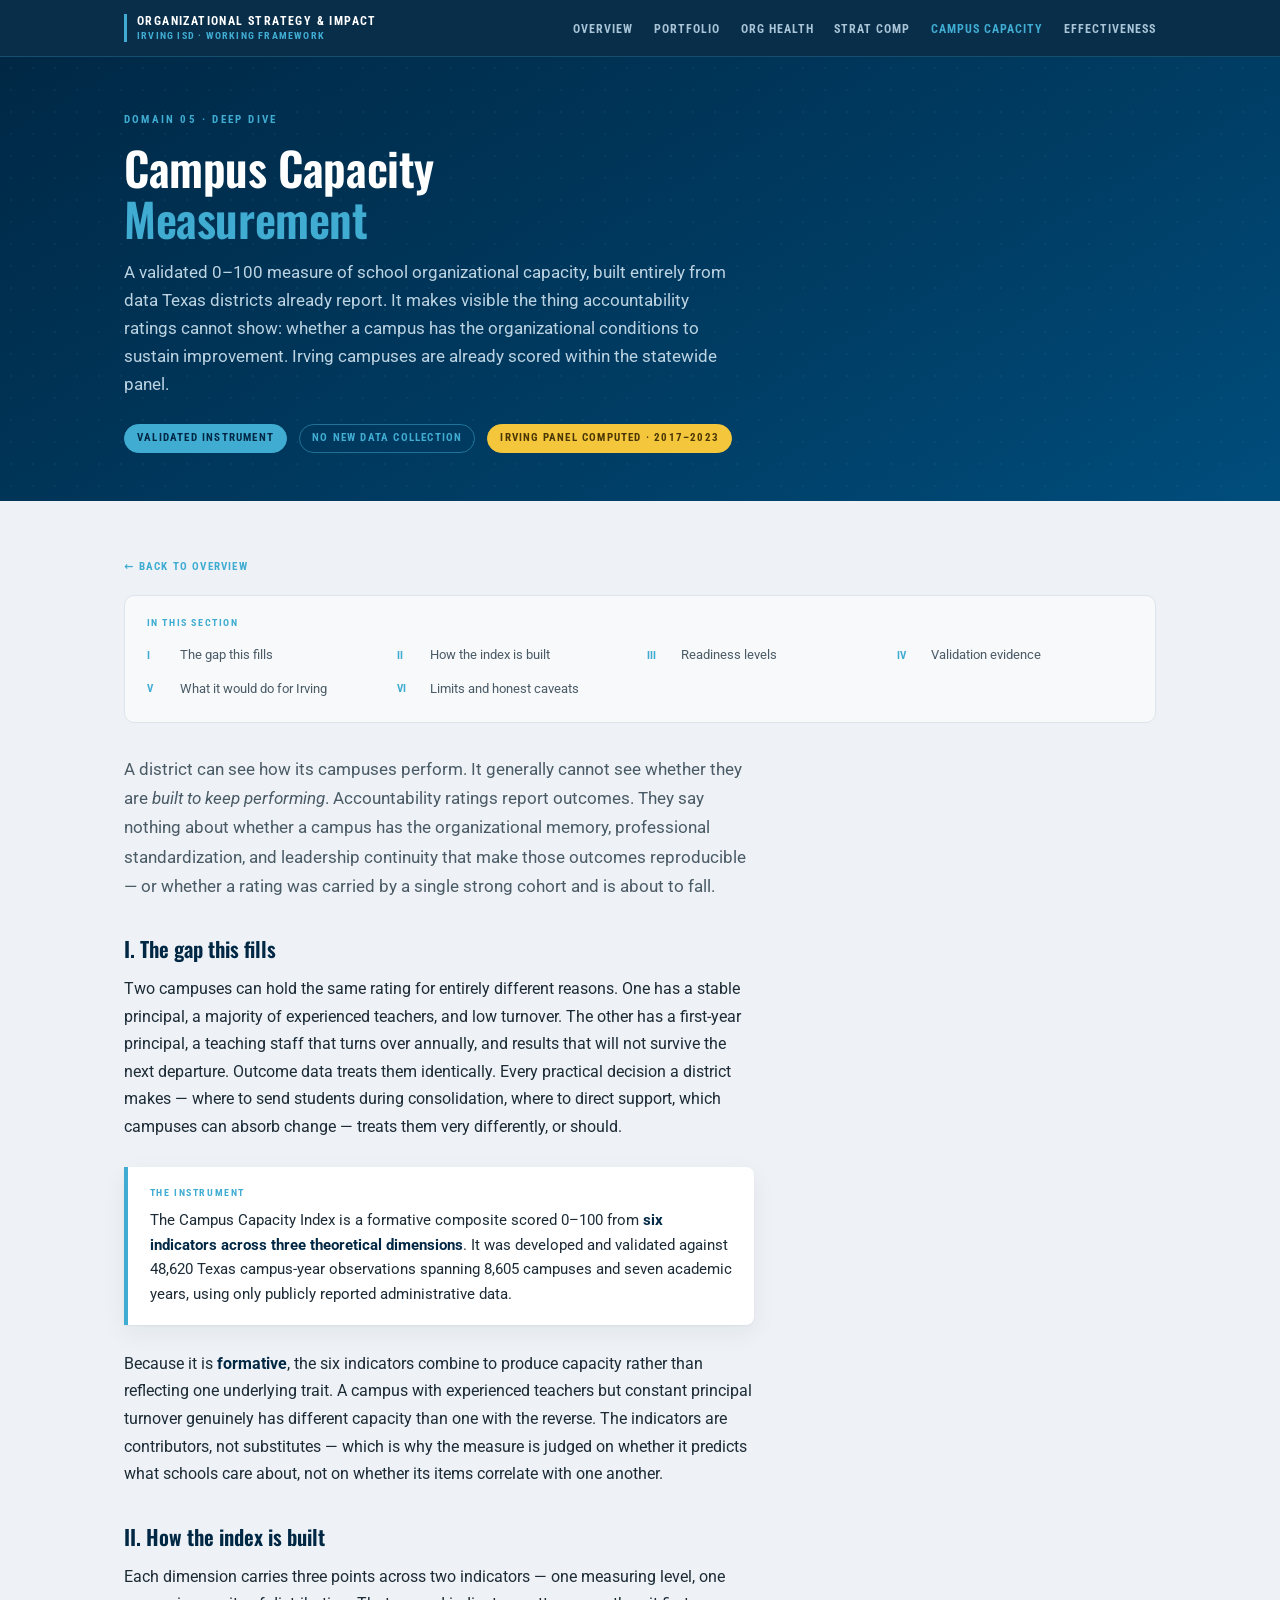
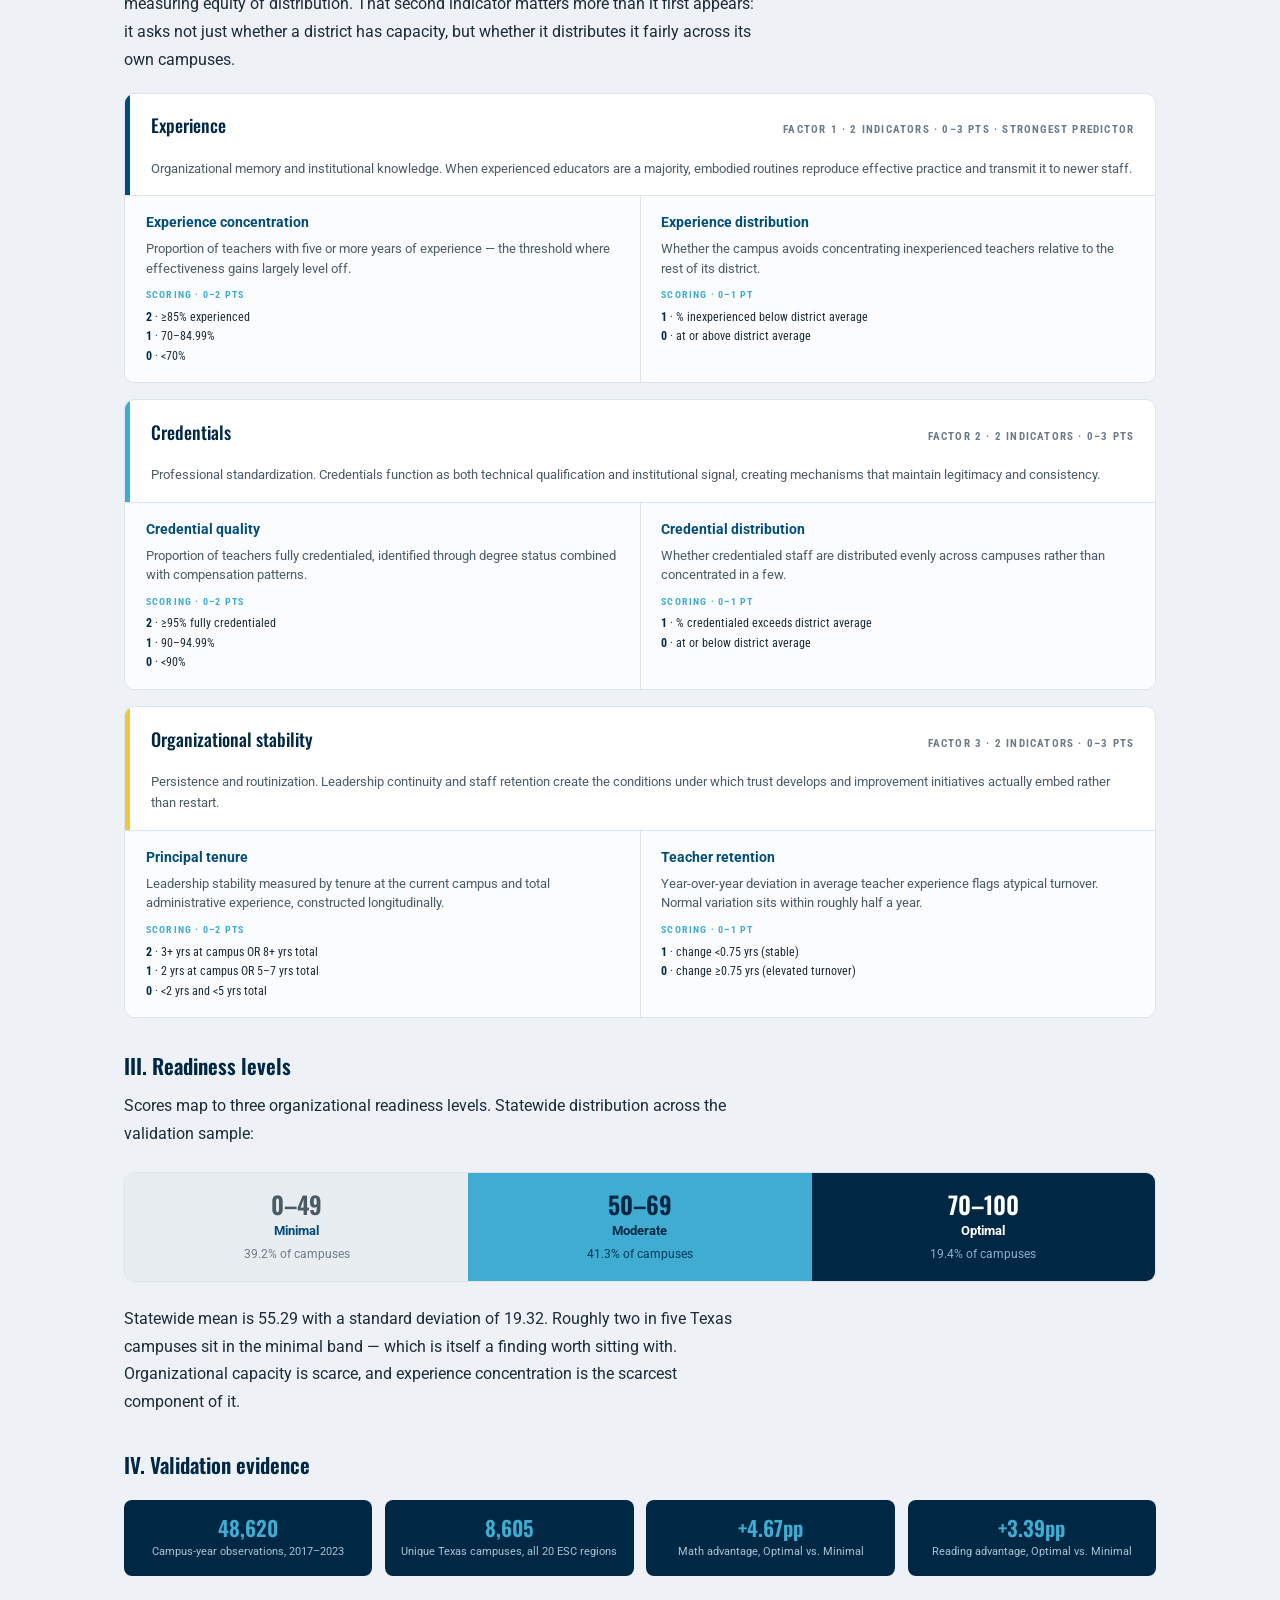
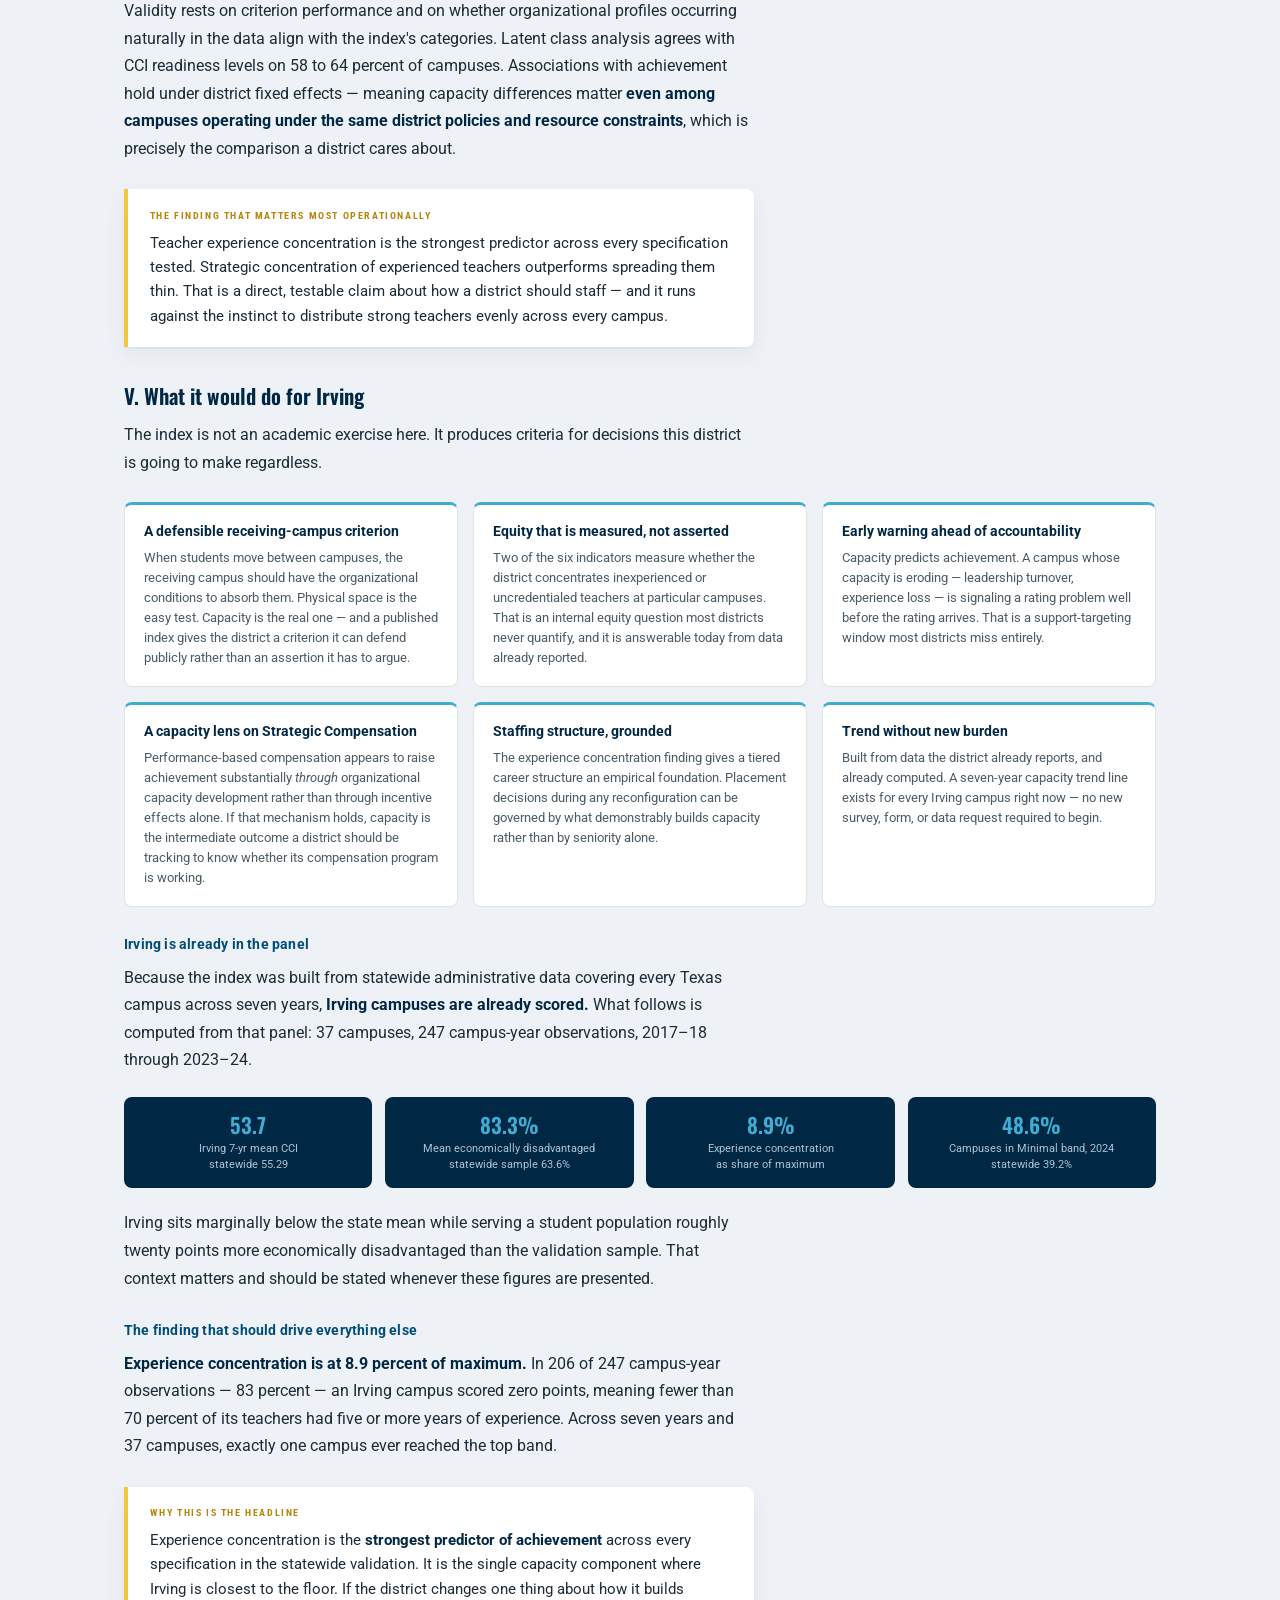
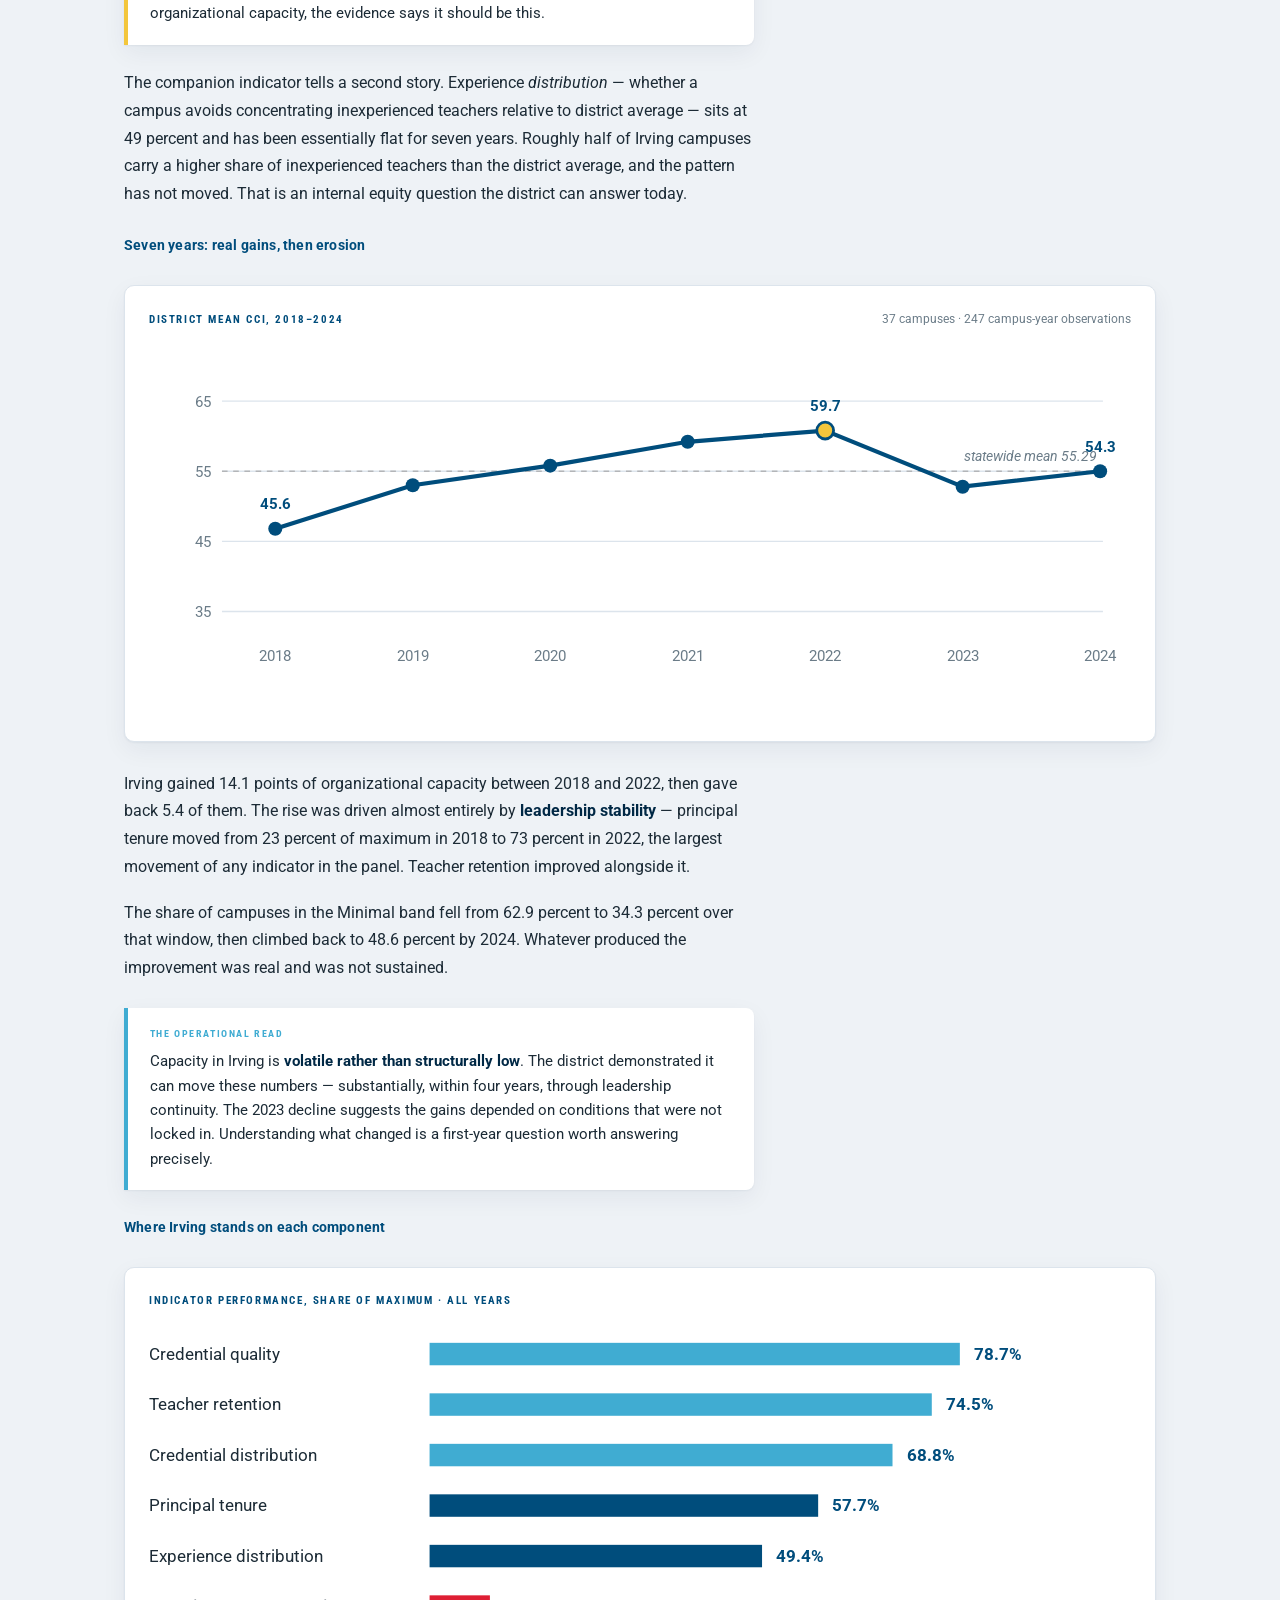
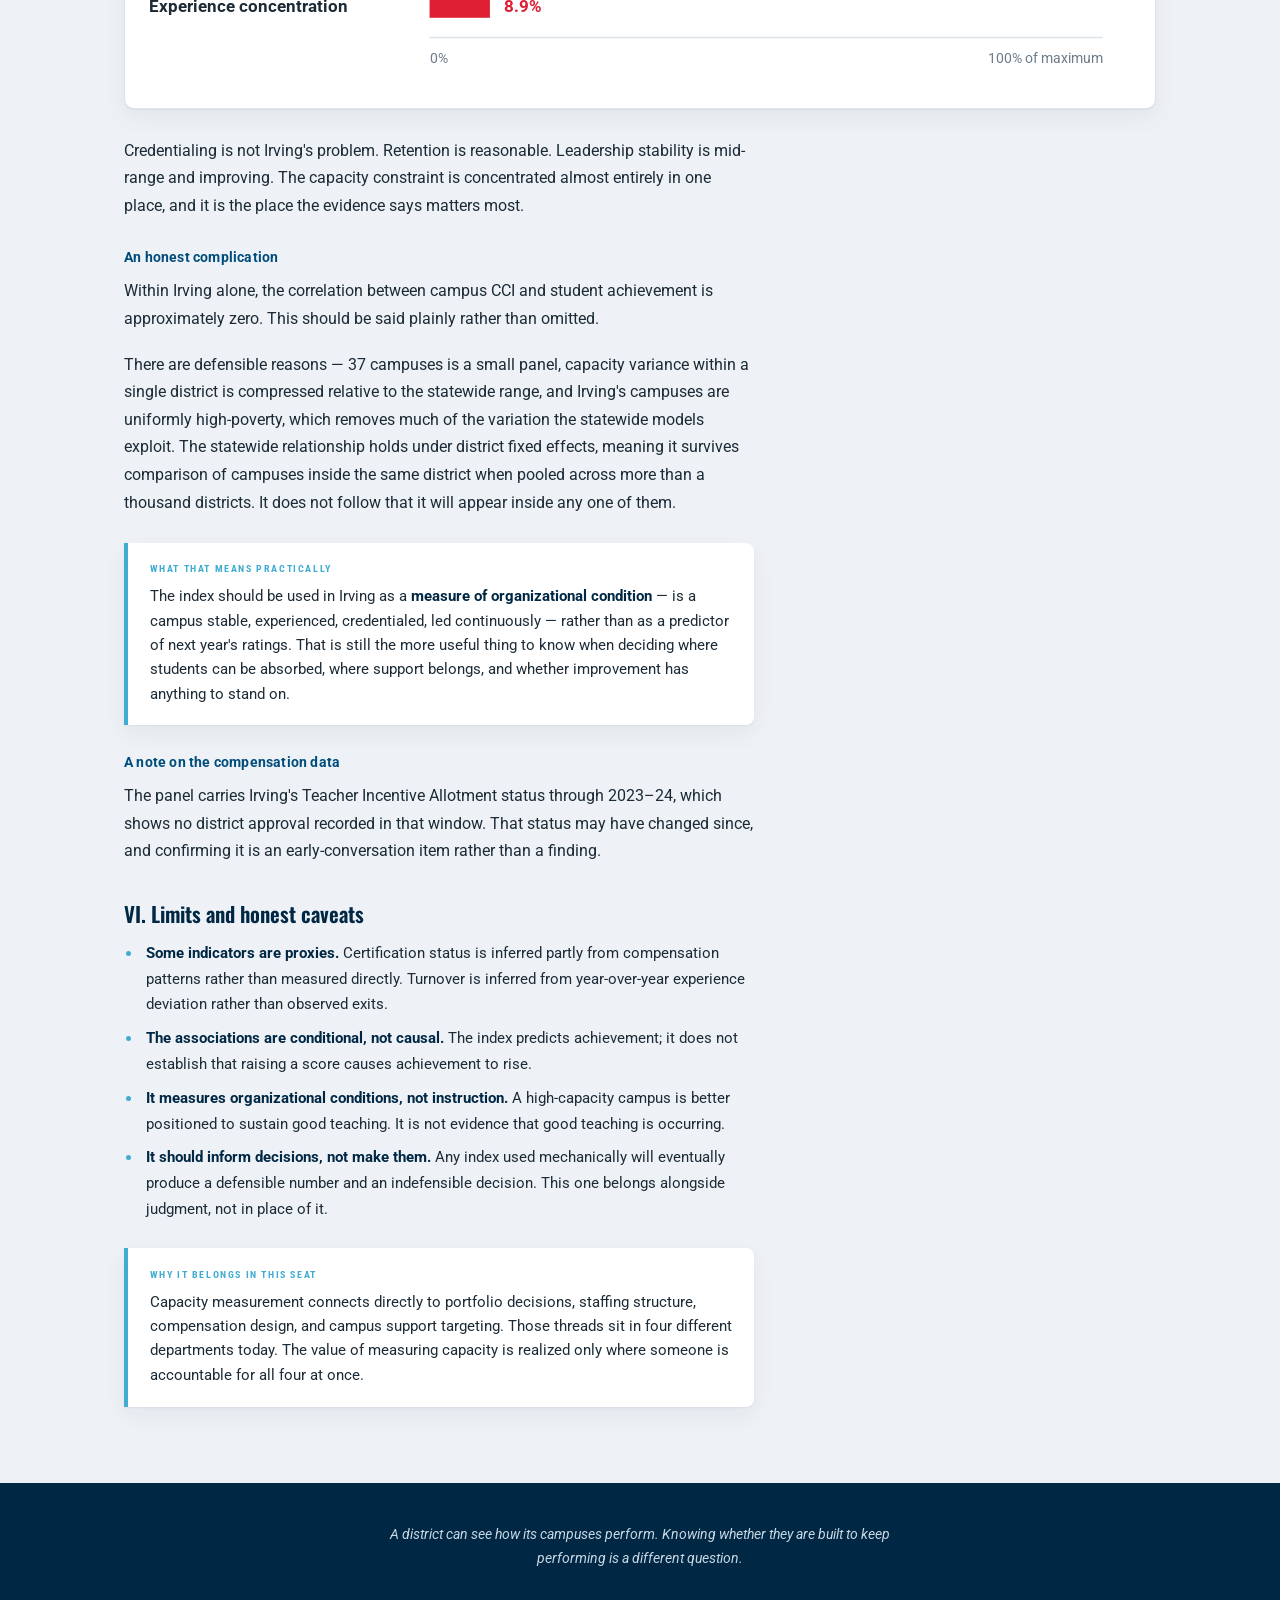
==== capacity-measurement.html @ ebfc41ea "Add files via upload" ====
<!DOCTYPE html>
<html lang="en">
<head>
<meta charset="UTF-8">
<meta name="viewport" content="width=device-width, initial-scale=1.0">
<meta name="robots" content="noindex, nofollow, noarchive, nosnippet">
<meta name="referrer" content="no-referrer">
<title>Campus Capacity Measurement — Working Framework</title>
<link rel="preconnect" href="https://fonts.googleapis.com">
<link rel="preconnect" href="https://fonts.gstatic.com" crossorigin>
<link href="https://fonts.googleapis.com/css2?family=Roboto:wght@400;500;700&family=Roboto+Condensed:wght@400;700&family=Oswald:wght@400;500;600&display=swap" rel="stylesheet">
<link rel="stylesheet" href="assets/css/style.css">
<style>
.dim{background:var(--white);border:1px solid var(--line);border-radius:var(--r);margin-bottom:1rem;overflow:hidden}
.dim-h{padding:1.1rem 1.3rem;border-left:5px solid var(--navy);display:flex;flex-wrap:wrap;gap:.5rem 1rem;align-items:baseline;justify-content:space-between}
.dim.f2 .dim-h{border-left-color:var(--blue)}
.dim.f3 .dim-h{border-left-color:var(--gold)}
.dim-h h4{font-family:var(--disp);font-weight:500;font-size:18px;color:var(--navy-deep);margin:0}
.dim-h .pts{font-family:var(--cond);font-size:10.5px;font-weight:700;letter-spacing:1.2px;text-transform:uppercase;color:var(--ink-mute)}
.dim-note{padding:0 1.3rem 1rem;font-size:13px;color:var(--ink-soft);line-height:1.65;border-left:5px solid var(--navy)}
.dim.f2 .dim-note{border-left-color:var(--blue)}
.dim.f3 .dim-note{border-left-color:var(--gold)}
.ind{display:grid;grid-template-columns:1fr 1fr;gap:1px;background:var(--line);border-top:1px solid var(--line)}
.ind-c{background:#fafcfd;padding:1rem 1.3rem}
.ind-c h5{font-size:13.5px;font-weight:700;color:var(--navy);margin-bottom:.35rem}
.ind-c p{font-size:12.5px;color:var(--ink-soft);line-height:1.55;margin-bottom:.6rem}
.score{font-family:var(--cond);font-size:11.5px;line-height:1.7;color:var(--ink)}
.score b{color:var(--navy-deep)}
.score-k{font-family:var(--cond);font-size:9.5px;font-weight:700;letter-spacing:1.2px;text-transform:uppercase;color:var(--blue);display:block;margin-bottom:.25rem}

.bands{display:grid;grid-template-columns:repeat(3,1fr);gap:0;border-radius:var(--r);overflow:hidden;margin:1.5rem 0;border:1px solid var(--line)}
.band-c{padding:1.15rem 1.2rem;text-align:center}
.band-c.b1{background:#e8edf1}
.band-c.b2{background:var(--blue)}
.band-c.b3{background:var(--navy-deep)}
.band-c .rng{font-family:var(--disp);font-weight:600;font-size:24px;line-height:1;margin-bottom:.3rem}
.b1 .rng{color:var(--ink-soft)}.b2 .rng{color:var(--navy-deep)}.b3 .rng{color:#fff}
.band-c .nm{font-size:12.5px;font-weight:700;margin-bottom:.25rem}
.b1 .nm{color:var(--navy)}.b2 .nm{color:var(--navy-deep)}.b3 .nm{color:#fff}
.band-c .pct{font-size:11.5px}
.b1 .pct{color:var(--ink-mute)}.b2 .pct{color:#013a5c}.b3 .pct{color:#8ab4cc}

.use{display:grid;grid-template-columns:repeat(auto-fit,minmax(255px,1fr));gap:.9rem;margin:1.5rem 0}
.use-c{background:var(--white);border:1px solid var(--line);border-top:3px solid var(--blue);border-radius:8px;padding:1.15rem 1.2rem}
.use-c h5{font-size:13.5px;font-weight:700;color:var(--navy-deep);margin-bottom:.45rem;line-height:1.3}
.use-c p{font-size:12.5px;color:var(--ink-soft);line-height:1.6}

.evid{display:grid;grid-template-columns:repeat(auto-fit,minmax(150px,1fr));gap:.8rem;margin:1.4rem 0}
.evid-c{background:var(--navy-deep);border-radius:8px;padding:1rem;text-align:center}
.evid-n{font-family:var(--disp);font-weight:600;font-size:21px;color:var(--blue);line-height:1.1;margin-bottom:.3rem}
.evid-l{font-size:11px;color:#a8c4d6;line-height:1.4}
</style>
</head>
<body>
<a class="skip" href="#main">Skip to content</a>

<nav class="nav">
  <div class="nav-in">
    <div class="nav-brand">Organizational Strategy &amp; Impact<span>Irving ISD · Working Framework</span></div>
    <ul class="nav-links">
      <li><a href="index.html">Overview</a></li>
      <li><a href="portfolio-capacity.html">Portfolio</a></li>
      <li><a href="organizational-health.html">Org Health</a></li>
      <li><a href="strategic-compensation.html">Strat Comp</a></li>
      <li><a href="capacity-measurement.html" aria-current="page">Campus Capacity</a></li>
      <li><a href="effectiveness-model.html">Effectiveness</a></li>
    </ul>
  </div>
</nav>

<header class="hero">
  <div class="wrap hero-in">
    <div class="eyebrow">Domain 05 · Deep dive</div>
    <h1>Campus Capacity <em>Measurement</em></h1>
    <p class="hero-sub">A validated 0–100 measure of school organizational capacity, built entirely from data Texas districts already report. It makes visible the thing accountability ratings cannot show: whether a campus has the organizational conditions to sustain improvement. Irving campuses are already scored within the statewide panel.</p>
    <div class="hero-meta">
      <span class="pill solid">Validated instrument</span>
      <span class="pill">No new data collection</span>
      <span class="pill gold">Irving panel computed · 2017–2023</span>
    </div>
  </div>
</header>

<main id="main">

<section class="sec">
  <div class="wrap">
    <a class="backlink" href="index.html">← Back to overview</a>

    <div class="toc">
      <div class="toc-k">In this section</div>
      <ol>
        <li><a href="#why">The gap this fills</a></li>
        <li><a href="#construction">How the index is built</a></li>
        <li><a href="#bands">Readiness levels</a></li>
        <li><a href="#evidence">Validation evidence</a></li>
        <li><a href="#irving">What it would do for Irving</a></li>
        <li><a href="#limits">Limits and honest caveats</a></li>
      </ol>
    </div>

    <div class="prose">
      <p class="lede">A district can see how its campuses perform. It generally cannot see whether they are <em>built to keep performing</em>. Accountability ratings report outcomes. They say nothing about whether a campus has the organizational memory, professional standardization, and leadership continuity that make those outcomes reproducible — or whether a rating was carried by a single strong cohort and is about to fall.</p>

      <h3 id="why">I. The gap this fills</h3>

      <p>Two campuses can hold the same rating for entirely different reasons. One has a stable principal, a majority of experienced teachers, and low turnover. The other has a first-year principal, a teaching staff that turns over annually, and results that will not survive the next departure. Outcome data treats them identically. Every practical decision a district makes — where to send students during consolidation, where to direct support, which campuses can absorb change — treats them very differently, or should.</p>

      <div class="callout">
        <div class="k">The instrument</div>
        <p>The Campus Capacity Index is a formative composite scored 0–100 from <strong>six indicators across three theoretical dimensions</strong>. It was developed and validated against 48,620 Texas campus-year observations spanning 8,605 campuses and seven academic years, using only publicly reported administrative data.</p>
      </div>

      <p>Because it is <strong>formative</strong>, the six indicators combine to produce capacity rather than reflecting one underlying trait. A campus with experienced teachers but constant principal turnover genuinely has different capacity than one with the reverse. The indicators are contributors, not substitutes — which is why the measure is judged on whether it predicts what schools care about, not on whether its items correlate with one another.</p>

      <h3 id="construction">II. How the index is built</h3>
      <p>Each dimension carries three points across two indicators — one measuring level, one measuring equity of distribution. That second indicator matters more than it first appears: it asks not just whether a district has capacity, but whether it distributes it fairly across its own campuses.</p>
    </div>

    <div class="dim f1">
      <div class="dim-h"><h4>Experience</h4><span class="pts">Factor 1 · 2 indicators · 0–3 pts · strongest predictor</span></div>
      <div class="dim-note">Organizational memory and institutional knowledge. When experienced educators are a majority, embodied routines reproduce effective practice and transmit it to newer staff.</div>
      <div class="ind">
        <div class="ind-c">
          <h5>Experience concentration</h5>
          <p>Proportion of teachers with five or more years of experience — the threshold where effectiveness gains largely level off.</p>
          <div class="score"><span class="score-k">Scoring · 0–2 pts</span><b>2</b> · ≥85% experienced<br><b>1</b> · 70–84.99%<br><b>0</b> · &lt;70%</div>
        </div>
        <div class="ind-c">
          <h5>Experience distribution</h5>
          <p>Whether the campus avoids concentrating inexperienced teachers relative to the rest of its district.</p>
          <div class="score"><span class="score-k">Scoring · 0–1 pt</span><b>1</b> · % inexperienced below district average<br><b>0</b> · at or above district average</div>
        </div>
      </div>
    </div>

    <div class="dim f2">
      <div class="dim-h"><h4>Credentials</h4><span class="pts">Factor 2 · 2 indicators · 0–3 pts</span></div>
      <div class="dim-note">Professional standardization. Credentials function as both technical qualification and institutional signal, creating mechanisms that maintain legitimacy and consistency.</div>
      <div class="ind">
        <div class="ind-c">
          <h5>Credential quality</h5>
          <p>Proportion of teachers fully credentialed, identified through degree status combined with compensation patterns.</p>
          <div class="score"><span class="score-k">Scoring · 0–2 pts</span><b>2</b> · ≥95% fully credentialed<br><b>1</b> · 90–94.99%<br><b>0</b> · &lt;90%</div>
        </div>
        <div class="ind-c">
          <h5>Credential distribution</h5>
          <p>Whether credentialed staff are distributed evenly across campuses rather than concentrated in a few.</p>
          <div class="score"><span class="score-k">Scoring · 0–1 pt</span><b>1</b> · % credentialed exceeds district average<br><b>0</b> · at or below district average</div>
        </div>
      </div>
    </div>

    <div class="dim f3">
      <div class="dim-h"><h4>Organizational stability</h4><span class="pts">Factor 3 · 2 indicators · 0–3 pts</span></div>
      <div class="dim-note">Persistence and routinization. Leadership continuity and staff retention create the conditions under which trust develops and improvement initiatives actually embed rather than restart.</div>
      <div class="ind">
        <div class="ind-c">
          <h5>Principal tenure</h5>
          <p>Leadership stability measured by tenure at the current campus and total administrative experience, constructed longitudinally.</p>
          <div class="score"><span class="score-k">Scoring · 0–2 pts</span><b>2</b> · 3+ yrs at campus OR 8+ yrs total<br><b>1</b> · 2 yrs at campus OR 5–7 yrs total<br><b>0</b> · &lt;2 yrs and &lt;5 yrs total</div>
        </div>
        <div class="ind-c">
          <h5>Teacher retention</h5>
          <p>Year-over-year deviation in average teacher experience flags atypical turnover. Normal variation sits within roughly half a year.</p>
          <div class="score"><span class="score-k">Scoring · 0–1 pt</span><b>1</b> · change &lt;0.75 yrs (stable)<br><b>0</b> · change ≥0.75 yrs (elevated turnover)</div>
        </div>
      </div>
    </div>

    <div class="prose">
      <h3 id="bands">III. Readiness levels</h3>
      <p>Scores map to three organizational readiness levels. Statewide distribution across the validation sample:</p>
    </div>

    <div class="bands">
      <div class="band-c b1"><div class="rng">0–49</div><div class="nm">Minimal</div><div class="pct">39.2% of campuses</div></div>
      <div class="band-c b2"><div class="rng">50–69</div><div class="nm">Moderate</div><div class="pct">41.3% of campuses</div></div>
      <div class="band-c b3"><div class="rng">70–100</div><div class="nm">Optimal</div><div class="pct">19.4% of campuses</div></div>
    </div>

    <div class="prose">
      <p>Statewide mean is 55.29 with a standard deviation of 19.32. Roughly two in five Texas campuses sit in the minimal band — which is itself a finding worth sitting with. Organizational capacity is scarce, and experience concentration is the scarcest component of it.</p>

      <h3 id="evidence">IV. Validation evidence</h3>
    </div>

    <div class="evid">
      <div class="evid-c"><div class="evid-n">48,620</div><div class="evid-l">Campus-year observations, 2017–2023</div></div>
      <div class="evid-c"><div class="evid-n">8,605</div><div class="evid-l">Unique Texas campuses, all 20 ESC regions</div></div>
      <div class="evid-c"><div class="evid-n">+4.67pp</div><div class="evid-l">Math advantage, Optimal vs. Minimal</div></div>
      <div class="evid-c"><div class="evid-n">+3.39pp</div><div class="evid-l">Reading advantage, Optimal vs. Minimal</div></div>
    </div>

    <div class="prose">
      <p>Validity rests on criterion performance and on whether organizational profiles occurring naturally in the data align with the index's categories. Latent class analysis agrees with CCI readiness levels on 58 to 64 percent of campuses. Associations with achievement hold under district fixed effects — meaning capacity differences matter <strong>even among campuses operating under the same district policies and resource constraints</strong>, which is precisely the comparison a district cares about.</p>

      <div class="callout gold">
        <div class="k">The finding that matters most operationally</div>
        <p>Teacher experience concentration is the strongest predictor across every specification tested. Strategic concentration of experienced teachers outperforms spreading them thin. That is a direct, testable claim about how a district should staff — and it runs against the instinct to distribute strong teachers evenly across every campus.</p>
      </div>

      <h3 id="irving">V. What it would do for Irving</h3>
      <p>The index is not an academic exercise here. It produces criteria for decisions this district is going to make regardless.</p>
    </div>

    <div class="use">
      <div class="use-c">
        <h5>A defensible receiving-campus criterion</h5>
        <p>When students move between campuses, the receiving campus should have the organizational conditions to absorb them. Physical space is the easy test. Capacity is the real one — and a published index gives the district a criterion it can defend publicly rather than an assertion it has to argue.</p>
      </div>
      <div class="use-c">
        <h5>Equity that is measured, not asserted</h5>
        <p>Two of the six indicators measure whether the district concentrates inexperienced or uncredentialed teachers at particular campuses. That is an internal equity question most districts never quantify, and it is answerable today from data already reported.</p>
      </div>
      <div class="use-c">
        <h5>Early warning ahead of accountability</h5>
        <p>Capacity predicts achievement. A campus whose capacity is eroding — leadership turnover, experience loss — is signaling a rating problem well before the rating arrives. That is a support-targeting window most districts miss entirely.</p>
      </div>
      <div class="use-c">
        <h5>A capacity lens on Strategic Compensation</h5>
        <p>Performance-based compensation appears to raise achievement substantially <em>through</em> organizational capacity development rather than through incentive effects alone. If that mechanism holds, capacity is the intermediate outcome a district should be tracking to know whether its compensation program is working.</p>
      </div>
      <div class="use-c">
        <h5>Staffing structure, grounded</h5>
        <p>The experience concentration finding gives a tiered career structure an empirical foundation. Placement decisions during any reconfiguration can be governed by what demonstrably builds capacity rather than by seniority alone.</p>
      </div>
      <div class="use-c">
        <h5>Trend without new burden</h5>
        <p>Built from data the district already reports, and already computed. A seven-year capacity trend line exists for every Irving campus right now — no new survey, form, or data request required to begin.</p>
      </div>
    </div>

    <div class="prose">
      <h4>Irving is already in the panel</h4>
      <p>Because the index was built from statewide administrative data covering every Texas campus across seven years, <strong>Irving campuses are already scored.</strong> What follows is computed from that panel: 37 campuses, 247 campus-year observations, 2017–18 through 2023–24.</p>
    </div>

    <div class="evid">
      <div class="evid-c"><div class="evid-n">53.7</div><div class="evid-l">Irving 7-yr mean CCI<br>statewide 55.29</div></div>
      <div class="evid-c"><div class="evid-n">83.3%</div><div class="evid-l">Mean economically disadvantaged<br>statewide sample 63.6%</div></div>
      <div class="evid-c"><div class="evid-n">8.9%</div><div class="evid-l">Experience concentration<br>as share of maximum</div></div>
      <div class="evid-c"><div class="evid-n">48.6%</div><div class="evid-l">Campuses in Minimal band, 2024<br>statewide 39.2%</div></div>
    </div>

    <div class="prose">
      <p>Irving sits marginally below the state mean while serving a student population roughly twenty points more economically disadvantaged than the validation sample. That context matters and should be stated whenever these figures are presented.</p>

      <h4>The finding that should drive everything else</h4>

      <p><strong>Experience concentration is at 8.9 percent of maximum.</strong> In 206 of 247 campus-year observations — 83 percent — an Irving campus scored zero points, meaning fewer than 70 percent of its teachers had five or more years of experience. Across seven years and 37 campuses, exactly one campus ever reached the top band.</p>

      <div class="callout gold">
        <div class="k">Why this is the headline</div>
        <p>Experience concentration is the <strong>strongest predictor of achievement</strong> across every specification in the statewide validation. It is the single capacity component where Irving is closest to the floor. If the district changes one thing about how it builds organizational capacity, the evidence says it should be this.</p>
      </div>

      <p>The companion indicator tells a second story. Experience <em>distribution</em> — whether a campus avoids concentrating inexperienced teachers relative to district average — sits at 49 percent and has been essentially flat for seven years. Roughly half of Irving campuses carry a higher share of inexperienced teachers than the district average, and the pattern has not moved. That is an internal equity question the district can answer today.</p>

      <h4>Seven years: real gains, then erosion</h4>
    </div>

    <div class="viz">
      <div class="viz-head">
        <div class="viz-title">District mean CCI, 2018–2024</div>
        <div class="viz-note">37 campuses · 247 campus-year observations</div>
      </div>
      <svg viewBox="0 0 700 260" style="width:100%;height:auto" role="img" aria-label="Irving district mean CCI by year, rising from 45.6 in 2018 to 59.7 in 2022 then declining to 54.3 in 2024">
        <line x1="52" y1="40" x2="680" y2="40" stroke="#dce4ec"/>
        <line x1="52" y1="90" x2="680" y2="90" stroke="#dce4ec"/>
        <line x1="52" y1="140" x2="680" y2="140" stroke="#dce4ec"/>
        <line x1="52" y1="190" x2="680" y2="190" stroke="#dce4ec"/>
        <text x="44" y="44" text-anchor="end" font-size="11" fill="#6b7c88">65</text>
        <text x="44" y="94" text-anchor="end" font-size="11" fill="#6b7c88">55</text>
        <text x="44" y="144" text-anchor="end" font-size="11" fill="#6b7c88">45</text>
        <text x="44" y="194" text-anchor="end" font-size="11" fill="#6b7c88">35</text>
        <line x1="52" y1="90" x2="680" y2="90" stroke="#b3b5b8" stroke-dasharray="4 4"/>
        <text x="676" y="83" text-anchor="end" font-size="10" fill="#6b7c88" font-style="italic">statewide mean 55.29</text>
        <polyline points="90,131 188,100 286,86 384,69 482,61 580,101 678,90" fill="none" stroke="#004d7c" stroke-width="3"/>
        <circle cx="90" cy="131" r="5" fill="#004d7c"/><circle cx="188" cy="100" r="5" fill="#004d7c"/>
        <circle cx="286" cy="86" r="5" fill="#004d7c"/><circle cx="384" cy="69" r="5" fill="#004d7c"/>
        <circle cx="482" cy="61" r="6" fill="#f3c63c" stroke="#004d7c" stroke-width="2"/>
        <circle cx="580" cy="101" r="5" fill="#004d7c"/><circle cx="678" cy="90" r="5" fill="#004d7c"/>
        <text x="90" y="117" text-anchor="middle" font-size="11" font-weight="700" fill="#004d7c">45.6</text>
        <text x="482" y="47" text-anchor="middle" font-size="11" font-weight="700" fill="#004d7c">59.7</text>
        <text x="678" y="76" text-anchor="middle" font-size="11" font-weight="700" fill="#004d7c">54.3</text>
        <text x="90" y="225" text-anchor="middle" font-size="11" fill="#6b7c88">2018</text>
        <text x="188" y="225" text-anchor="middle" font-size="11" fill="#6b7c88">2019</text>
        <text x="286" y="225" text-anchor="middle" font-size="11" fill="#6b7c88">2020</text>
        <text x="384" y="225" text-anchor="middle" font-size="11" fill="#6b7c88">2021</text>
        <text x="482" y="225" text-anchor="middle" font-size="11" fill="#6b7c88">2022</text>
        <text x="580" y="225" text-anchor="middle" font-size="11" fill="#6b7c88">2023</text>
        <text x="678" y="225" text-anchor="middle" font-size="11" fill="#6b7c88">2024</text>
      </svg>
    </div>

    <div class="prose">
      <p>Irving gained 14.1 points of organizational capacity between 2018 and 2022, then gave back 5.4 of them. The rise was driven almost entirely by <strong>leadership stability</strong> — principal tenure moved from 23 percent of maximum in 2018 to 73 percent in 2022, the largest movement of any indicator in the panel. Teacher retention improved alongside it.</p>

      <p>The share of campuses in the Minimal band fell from 62.9 percent to 34.3 percent over that window, then climbed back to 48.6 percent by 2024. Whatever produced the improvement was real and was not sustained.</p>

      <div class="callout">
        <div class="k">The operational read</div>
        <p>Capacity in Irving is <strong>volatile rather than structurally low</strong>. The district demonstrated it can move these numbers — substantially, within four years, through leadership continuity. The 2023 decline suggests the gains depended on conditions that were not locked in. Understanding what changed is a first-year question worth answering precisely.</p>
      </div>

      <h4>Where Irving stands on each component</h4>
    </div>

    <div class="viz">
      <div class="viz-head"><div class="viz-title">Indicator performance, share of maximum · all years</div></div>
      <svg viewBox="0 0 700 250" style="width:100%;height:auto" role="img" aria-label="Bar chart of six indicator scores as share of maximum">
        <g font-size="12" fill="#1c2b36">
          <text x="0" y="24">Credential quality</text>
          <rect x="200" y="12" width="378" height="16" fill="#40acd2"/><text x="588" y="24" font-weight="700" fill="#004d7c">78.7%</text>
          <text x="0" y="60">Teacher retention</text>
          <rect x="200" y="48" width="358" height="16" fill="#40acd2"/><text x="568" y="60" font-weight="700" fill="#004d7c">74.5%</text>
          <text x="0" y="96">Credential distribution</text>
          <rect x="200" y="84" width="330" height="16" fill="#40acd2"/><text x="540" y="96" font-weight="700" fill="#004d7c">68.8%</text>
          <text x="0" y="132">Principal tenure</text>
          <rect x="200" y="120" width="277" height="16" fill="#004d7c"/><text x="487" y="132" font-weight="700" fill="#004d7c">57.7%</text>
          <text x="0" y="168">Experience distribution</text>
          <rect x="200" y="156" width="237" height="16" fill="#004d7c"/><text x="447" y="168" font-weight="700" fill="#004d7c">49.4%</text>
          <text x="0" y="204" font-weight="700">Experience concentration</text>
          <rect x="200" y="192" width="43" height="16" fill="#de1f34"/><text x="253" y="204" font-weight="700" fill="#de1f34">8.9%</text>
          <line x1="200" y1="222" x2="680" y2="222" stroke="#dce4ec"/>
          <text x="200" y="240" font-size="10" fill="#6b7c88">0%</text>
          <text x="680" y="240" font-size="10" fill="#6b7c88" text-anchor="end">100% of maximum</text>
        </g>
      </svg>
    </div>

    <div class="prose">
      <p>Credentialing is not Irving's problem. Retention is reasonable. Leadership stability is mid-range and improving. The capacity constraint is concentrated almost entirely in one place, and it is the place the evidence says matters most.</p>

      <h4>An honest complication</h4>

      <p>Within Irving alone, the correlation between campus CCI and student achievement is approximately zero. This should be said plainly rather than omitted.</p>

      <p>There are defensible reasons — 37 campuses is a small panel, capacity variance within a single district is compressed relative to the statewide range, and Irving's campuses are uniformly high-poverty, which removes much of the variation the statewide models exploit. The statewide relationship holds under district fixed effects, meaning it survives comparison of campuses inside the same district when pooled across more than a thousand districts. It does not follow that it will appear inside any one of them.</p>

      <div class="callout">
        <div class="k">What that means practically</div>
        <p>The index should be used in Irving as a <strong>measure of organizational condition</strong> — is a campus stable, experienced, credentialed, led continuously — rather than as a predictor of next year's ratings. That is still the more useful thing to know when deciding where students can be absorbed, where support belongs, and whether improvement has anything to stand on.</p>
      </div>

      <h4>A note on the compensation data</h4>
      <p>The panel carries Irving's Teacher Incentive Allotment status through 2023–24, which shows no district approval recorded in that window. That status may have changed since, and confirming it is an early-conversation item rather than a finding.</p>

      <h3 id="limits">VI. Limits and honest caveats</h3>
      <ul>
        <li><strong>Some indicators are proxies.</strong> Certification status is inferred partly from compensation patterns rather than measured directly. Turnover is inferred from year-over-year experience deviation rather than observed exits.</li>
        <li><strong>The associations are conditional, not causal.</strong> The index predicts achievement; it does not establish that raising a score causes achievement to rise.</li>
        <li><strong>It measures organizational conditions, not instruction.</strong> A high-capacity campus is better positioned to sustain good teaching. It is not evidence that good teaching is occurring.</li>
        <li><strong>It should inform decisions, not make them.</strong> Any index used mechanically will eventually produce a defensible number and an indefensible decision. This one belongs alongside judgment, not in place of it.</li>
      </ul>

      <div class="callout">
        <div class="k">Why it belongs in this seat</div>
        <p>Capacity measurement connects directly to portfolio decisions, staffing structure, compensation design, and campus support targeting. Those threads sit in four different departments today. The value of measuring capacity is realized only where someone is accountable for all four at once.</p>
      </div>
    </div>

  </div>
</section>

</main>

<footer class="foot">
  <div class="wrap">
    <p class="foot-note foot-close">A district can see how its campuses perform. Knowing whether they are built to keep performing is a different question.</p>
  </div>
</footer>

</body>
</html>
---- assets/css/style.css ----
/* ============================================================
   Organizational Strategy & Impact — Irving ISD
   Design system. Irving ISD brand palette.
   ============================================================ */

:root{
  --navy:#004d7c;
  --navy-deep:#002845;
  --blue:#40acd2;
  --gold:#f3c63c;
  --crimson:#76001a;
  --red:#de1f34;
  --gray:#b3b5b8;

  --ink:#1c2b36;
  --ink-soft:#4a5b66;
  --ink-mute:#6b7c88;
  --line:#dce4ec;
  --bg:#eef2f6;
  --panel:#f7f9fb;
  --white:#fff;

  --sans:'Roboto',system-ui,-apple-system,sans-serif;
  --cond:'Roboto Condensed',var(--sans);
  --disp:'Oswald',var(--cond);

  --wrap:1080px;
  --r:10px;
  --shadow:0 1px 2px rgba(0,40,69,.05),0 8px 24px rgba(0,40,69,.06);
}

*,*::before,*::after{box-sizing:border-box;margin:0;padding:0}
html{-webkit-text-size-adjust:100%;scroll-behavior:smooth;scroll-padding-top:76px}
body{background:var(--bg);font-family:var(--sans);color:var(--ink);line-height:1.6;-webkit-font-smoothing:antialiased}
a{color:var(--navy);text-decoration:none}
img{max-width:100%;display:block}

.wrap{max-width:var(--wrap);margin:0 auto;padding:0 1.5rem}
.skip{position:absolute;left:-9999px}
.skip:focus{left:1rem;top:1rem;z-index:200;background:var(--navy);color:#fff;padding:.6rem 1rem;border-radius:6px}

/* ---------- NAV ---------- */
.nav{position:sticky;top:0;z-index:100;background:rgba(0,40,69,.97);backdrop-filter:blur(8px);border-bottom:1px solid rgba(64,172,210,.25)}
.nav-in{max-width:var(--wrap);margin:0 auto;padding:.85rem 1.5rem;display:flex;align-items:center;justify-content:space-between;gap:1rem}
.nav-brand{font-family:var(--cond);font-size:12px;font-weight:700;letter-spacing:1.4px;text-transform:uppercase;color:#fff;border-left:3px solid var(--blue);padding-left:10px;line-height:1.3}
.nav-brand span{display:block;color:var(--blue);font-size:10px;letter-spacing:1.2px}
.nav-links{display:flex;gap:1.3rem;list-style:none;flex-wrap:wrap}
.nav-links a{font-family:var(--cond);font-size:11.5px;font-weight:700;letter-spacing:1px;text-transform:uppercase;color:#a8c4d6;transition:color .18s}
.nav-links a:hover,.nav-links a[aria-current="page"]{color:var(--blue)}

/* ---------- HERO ---------- */
.hero{background:linear-gradient(150deg,#002845 0%,#003c63 60%,#004d7c 100%);color:#fff;padding:3.4rem 0 3rem;position:relative;overflow:hidden}
.hero::after{content:"";position:absolute;inset:0;background-image:radial-gradient(rgba(64,172,210,.16) 1px,transparent 1px);background-size:22px 22px;opacity:.5;pointer-events:none}
.hero-in{position:relative;z-index:1}
.eyebrow{font-family:var(--cond);font-size:11px;font-weight:700;letter-spacing:2.2px;text-transform:uppercase;color:var(--blue);margin-bottom:.85rem}
.hero h1{font-family:var(--disp);font-weight:600;font-size:clamp(28px,5.4vw,46px);line-height:1.1;letter-spacing:-.4px;margin-bottom:.9rem;max-width:20ch}
.hero h1 em{font-style:normal;color:var(--blue)}
.hero-sub{font-size:clamp(14.5px,2vw,17px);color:#bcd3e2;max-width:62ch;line-height:1.65}
.hero-meta{margin-top:1.6rem;display:flex;flex-wrap:wrap;gap:.5rem .75rem}
.pill{display:inline-block;font-family:var(--cond);font-size:10.5px;font-weight:700;letter-spacing:1.2px;text-transform:uppercase;padding:5px 12px;border-radius:20px;border:1px solid rgba(64,172,210,.5);color:var(--blue)}
.pill.solid{background:var(--blue);color:var(--navy-deep);border-color:var(--blue)}
.pill.gold{background:var(--gold);color:#4a3704;border-color:var(--gold)}

/* ---------- STAT BAND ---------- */
.band{background:var(--navy-deep);border-top:1px solid rgba(64,172,210,.22);padding:1.6rem 0}
.band-grid{display:grid;grid-template-columns:repeat(auto-fit,minmax(160px,1fr));gap:1.4rem}
.stat{border-left:2px solid var(--blue);padding-left:.85rem}
.stat-n{font-family:var(--disp);font-weight:600;font-size:clamp(22px,3.6vw,30px);color:#fff;line-height:1.05}
.stat-l{font-size:11.5px;color:#8ab4cc;line-height:1.4;margin-top:.3rem}

/* ---------- SECTIONS ---------- */
.sec{padding:3.2rem 0}
.sec.alt{background:var(--panel);border-top:1px solid var(--line);border-bottom:1px solid var(--line)}
.sec-head{margin-bottom:1.8rem;max-width:70ch}
.sec-eyebrow{font-family:var(--cond);font-size:10.5px;font-weight:700;letter-spacing:2px;text-transform:uppercase;color:var(--blue);margin-bottom:.6rem}
.sec h2{font-family:var(--disp);font-weight:600;font-size:clamp(22px,3.4vw,32px);line-height:1.15;color:var(--navy-deep);letter-spacing:-.2px}
.sec h2 em{font-style:normal;color:var(--navy)}
.sec-lede{margin-top:.75rem;font-size:15px;color:var(--ink-soft);line-height:1.7}

/* ---------- DOMAIN CARDS ---------- */
.domains{display:grid;grid-template-columns:repeat(auto-fit,minmax(290px,1fr));gap:1rem}
.domain{background:var(--white);border:1px solid var(--line);border-radius:var(--r);padding:1.4rem 1.4rem 1.25rem;display:flex;flex-direction:column;transition:transform .18s,box-shadow .18s,border-color .18s;position:relative;overflow:hidden}
.domain::before{content:"";position:absolute;top:0;left:0;right:0;height:3px;background:var(--blue)}
.domain:hover{transform:translateY(-3px);box-shadow:var(--shadow);border-color:var(--blue)}
.domain.d1::before{background:var(--navy-deep)}
.domain.d2::before{background:var(--navy)}
.domain.d3::before{background:var(--blue)}
.domain.d4::before{background:var(--gold)}
.domain.d5::before{background:var(--crimson)}
.domain.d6::before{background:var(--gray)}
.domain-n{font-family:var(--cond);font-size:10.5px;font-weight:700;letter-spacing:1.6px;text-transform:uppercase;color:var(--ink-mute);margin-bottom:.5rem}
.domain h3{font-family:var(--disp);font-weight:500;font-size:18px;line-height:1.25;color:var(--navy-deep);margin-bottom:.55rem}
.domain p{font-size:13px;color:var(--ink-soft);line-height:1.62;flex:1}
.domain-go{margin-top:1rem;font-family:var(--cond);font-size:11px;font-weight:700;letter-spacing:1.2px;text-transform:uppercase;color:var(--navy);display:inline-flex;align-items:center;gap:.4rem}
.domain:hover .domain-go{color:var(--blue)}
.domain-soon{margin-top:1rem;font-family:var(--cond);font-size:10.5px;font-weight:700;letter-spacing:1.2px;text-transform:uppercase;color:var(--ink-mute)}

/* ---------- THESIS ---------- */
.thesis{background:var(--navy-deep);border-radius:var(--r);padding:2rem 2.1rem;color:#c8d8e4}
.thesis p{font-size:15.5px;line-height:1.72}
.thesis strong{color:#fff;font-weight:500}
.thesis .punch{margin-top:1.1rem;padding-top:1.1rem;border-top:1px solid #1b4a6b;color:var(--blue);font-weight:700;font-size:15.5px}

/* ---------- PHASES ---------- */
.phases{display:grid;grid-template-columns:repeat(auto-fit,minmax(250px,1fr));gap:1rem}
.phase{border-radius:var(--r);padding:1.35rem 1.4rem;position:relative}
.phase.p1{background:var(--navy)}
.phase.p2{background:var(--blue)}
.phase.p3{background:var(--navy-deep)}
.phase-tag{font-family:var(--cond);font-size:10px;font-weight:700;letter-spacing:1.5px;text-transform:uppercase;margin-bottom:.45rem}
.p1 .phase-tag,.p3 .phase-tag{color:var(--blue)}
.p2 .phase-tag{color:var(--navy-deep)}
.phase h3{font-family:var(--disp);font-weight:500;font-size:17px;margin-bottom:.6rem;line-height:1.25}
.p1 h3,.p3 h3{color:#fff}
.p2 h3{color:var(--navy-deep)}
.phase p{font-size:12.8px;line-height:1.62}
.p1 p{color:#b3d4ea}.p3 p{color:#8ab4cc}.p2 p{color:#013a5c}

/* ---------- PRINCIPLES ---------- */
.principles{display:grid;grid-template-columns:repeat(auto-fit,minmax(215px,1fr));gap:.9rem}
.principle{background:var(--white);border:1px solid var(--line);border-top:3px solid var(--blue);border-radius:8px;padding:1.15rem 1.2rem}
.principle h4{font-size:13.5px;font-weight:700;color:var(--navy);margin-bottom:.45rem;line-height:1.3}
.principle p{font-size:12.5px;color:var(--ink-soft);line-height:1.6}

/* ---------- PROSE (deep dives) ---------- */
.prose{max-width:70ch}
.prose p{font-size:15.5px;line-height:1.78;color:var(--ink);margin-bottom:1.15rem}
.prose p.lede{font-size:17px;color:var(--ink-soft);line-height:1.72}
.prose h3{font-family:var(--disp);font-weight:600;font-size:21px;color:var(--navy-deep);margin:2.2rem 0 .85rem;line-height:1.25}
.prose h4{font-size:14px;font-weight:700;color:var(--navy);margin:1.6rem 0 .6rem;letter-spacing:.2px}
.prose ul{margin:0 0 1.15rem 1.1rem}
.prose li{font-size:15px;line-height:1.72;margin-bottom:.5rem;padding-left:.25rem}
.prose li::marker{color:var(--blue)}
.prose strong{color:var(--navy-deep);font-weight:700}

.callout{background:var(--white);border-left:4px solid var(--blue);border-radius:0 8px 8px 0;padding:1.15rem 1.35rem;margin:1.6rem 0;box-shadow:var(--shadow)}
.callout .k{font-family:var(--cond);font-size:10px;font-weight:700;letter-spacing:1.6px;text-transform:uppercase;color:var(--blue);margin-bottom:.5rem}
.callout p{font-size:14.5px;line-height:1.68;color:var(--ink);margin:0}
.callout.gold{border-left-color:var(--gold)}
.callout.gold .k{color:#b8860b}

/* ---------- TOC ---------- */
.toc{background:var(--panel);border:1px solid var(--line);border-radius:var(--r);padding:1.2rem 1.35rem;margin-bottom:2rem}
.toc-k{font-family:var(--cond);font-size:10px;font-weight:700;letter-spacing:1.6px;text-transform:uppercase;color:var(--blue);margin-bottom:.7rem}
.toc ol{list-style:none;counter-reset:t;display:grid;grid-template-columns:repeat(auto-fit,minmax(210px,1fr));gap:.4rem .9rem}
.toc li{counter-increment:t;font-size:13px}
.toc li a{color:var(--ink-soft);display:flex;gap:.5rem;padding:.2rem 0;transition:color .15s}
.toc li a::before{content:counter(t,upper-roman);font-family:var(--cond);font-weight:700;color:var(--blue);font-size:11px;min-width:1.6rem;padding-top:.1rem}
.toc li a:hover{color:var(--navy)}

/* ---------- CAPACITY VIZ ---------- */
.viz{background:var(--white);border:1px solid var(--line);border-radius:var(--r);padding:1.5rem;margin:1.8rem 0;box-shadow:var(--shadow)}
.viz-head{display:flex;flex-wrap:wrap;justify-content:space-between;align-items:baseline;gap:.6rem;margin-bottom:1rem}
.viz-title{font-family:var(--cond);font-size:11px;font-weight:700;letter-spacing:1.6px;text-transform:uppercase;color:var(--navy)}
.viz-note{font-size:11.5px;color:var(--ink-mute)}
.dots{display:grid;grid-template-columns:repeat(44,1fr);gap:2px}
.dot{aspect-ratio:1;border-radius:1px;background:var(--navy)}
.dot.empty{background:transparent;box-shadow:inset 0 0 0 1px var(--gray)}
.dot.gold{background:var(--gold)}
.legend{display:flex;flex-wrap:wrap;gap:1.1rem;margin-top:1rem;font-size:11.5px;color:var(--ink-soft)}
.legend span{display:flex;align-items:center;gap:.4rem}
.key{width:10px;height:10px;border-radius:1px;background:var(--navy);flex:none}
.key.empty{background:transparent;box-shadow:inset 0 0 0 1px var(--gray)}
.key.gold{background:var(--gold)}

/* ---------- LEVERS ---------- */
.levers{display:grid;gap:.85rem;margin:1.6rem 0}
.lever{background:var(--white);border:1px solid var(--line);border-radius:8px;padding:1.2rem 1.3rem;border-left:4px solid var(--navy)}
.lever.l2{border-left-color:var(--blue)}
.lever.l3{border-left-color:var(--gold)}
.lever.l4{border-left-color:var(--crimson)}
.lever-top{display:flex;flex-wrap:wrap;align-items:baseline;gap:.7rem;margin-bottom:.5rem}
.lever h4{font-family:var(--disp);font-weight:500;font-size:17px;color:var(--navy-deep);margin:0}
.lever-tag{font-family:var(--cond);font-size:10px;font-weight:700;letter-spacing:1px;text-transform:uppercase;color:var(--ink-mute)}
.lever p{font-size:14px;line-height:1.7;color:var(--ink-soft);margin:0}

/* ---------- STATUS / ROADMAP ---------- */
.track{display:grid;gap:.6rem}
.track-row{background:var(--white);border:1px solid var(--line);border-radius:8px;padding:.9rem 1.1rem;display:grid;grid-template-columns:auto 1fr auto;gap:1rem;align-items:center}
.track-ph{font-family:var(--cond);font-size:10px;font-weight:700;letter-spacing:1.2px;text-transform:uppercase;color:var(--blue);min-width:64px}
.track-t{font-size:13.5px;color:var(--ink);line-height:1.5}
.status{font-family:var(--cond);font-size:9.5px;font-weight:700;letter-spacing:1px;text-transform:uppercase;padding:3px 9px;border-radius:20px;white-space:nowrap}
.status.now{background:var(--gold);color:#4a3704}
.status.next{background:#e3eef5;color:var(--navy)}
.status.later{background:#eef1f3;color:var(--ink-mute)}

/* ---------- FOOTER ---------- */
.foot{background:var(--navy-deep);color:#8ab4cc;padding:2.4rem 0 2rem;margin-top:0}
.foot-in{display:flex;flex-wrap:wrap;gap:1.5rem;justify-content:space-between;align-items:flex-start}
.foot-note{font-size:13px;font-style:italic;color:#c8d8e4;max-width:52ch;line-height:1.7}
.foot-sig{font-family:var(--cond);font-size:12px;font-weight:700;letter-spacing:1.2px;text-transform:uppercase;color:var(--blue)}
.foot-conf{margin-top:1.6rem;padding-top:1.2rem;border-top:1px solid #1b4a6b;font-size:11px;color:#5d8199;letter-spacing:.3px}
.foot-close{max-width:64ch;margin:0 auto;text-align:center;font-size:14px;line-height:1.75}

.backlink{display:inline-flex;align-items:center;gap:.45rem;font-family:var(--cond);font-size:11px;font-weight:700;letter-spacing:1.2px;text-transform:uppercase;color:var(--blue);margin-bottom:1.2rem}

@media(max-width:720px){
  .nav-in{flex-direction:column;align-items:flex-start;gap:.7rem}
  .nav-links{gap:.9rem}
  .sec{padding:2.4rem 0}
  .dots{grid-template-columns:repeat(22,1fr)}
  .track-row{grid-template-columns:1fr;gap:.5rem}
  .thesis{padding:1.5rem 1.35rem}
}
@media print{
  body{background:#fff}
  .nav,.foot-conf{display:none}
  .hero{background:var(--navy-deep)}
}
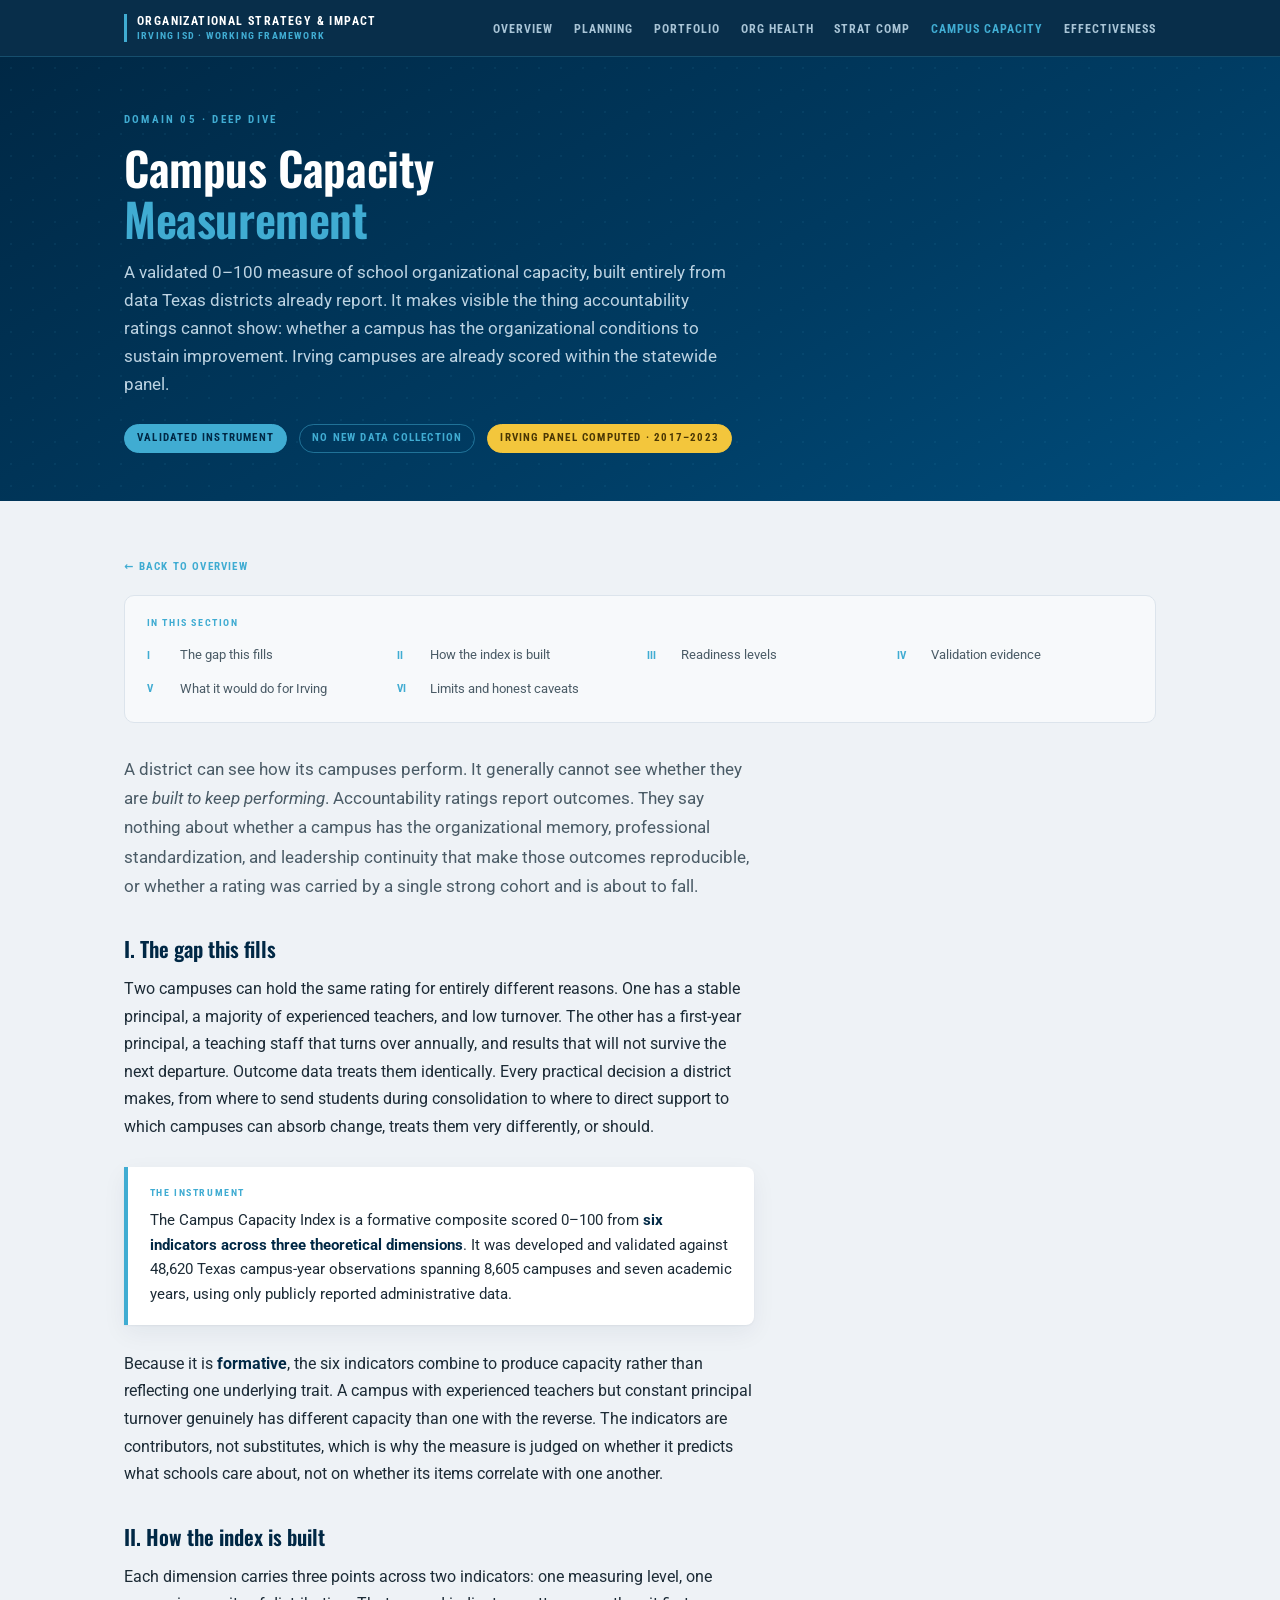
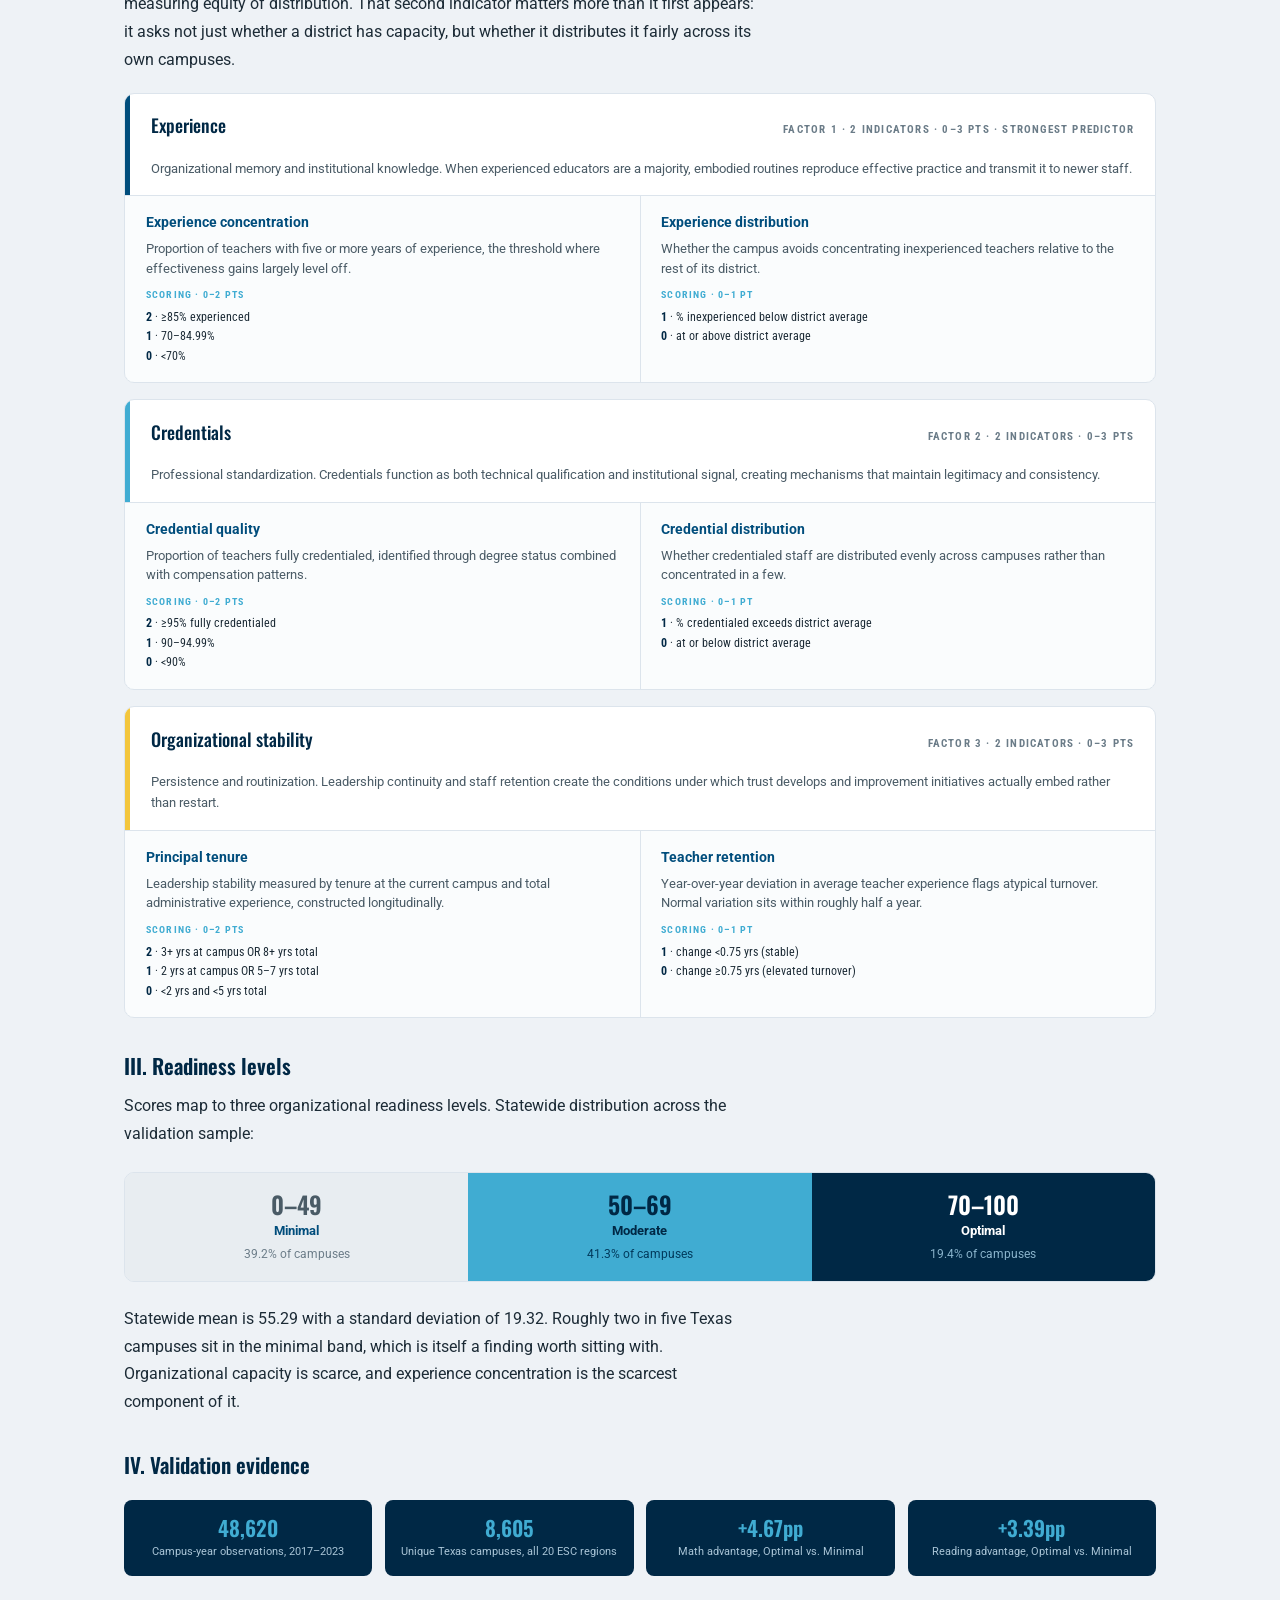
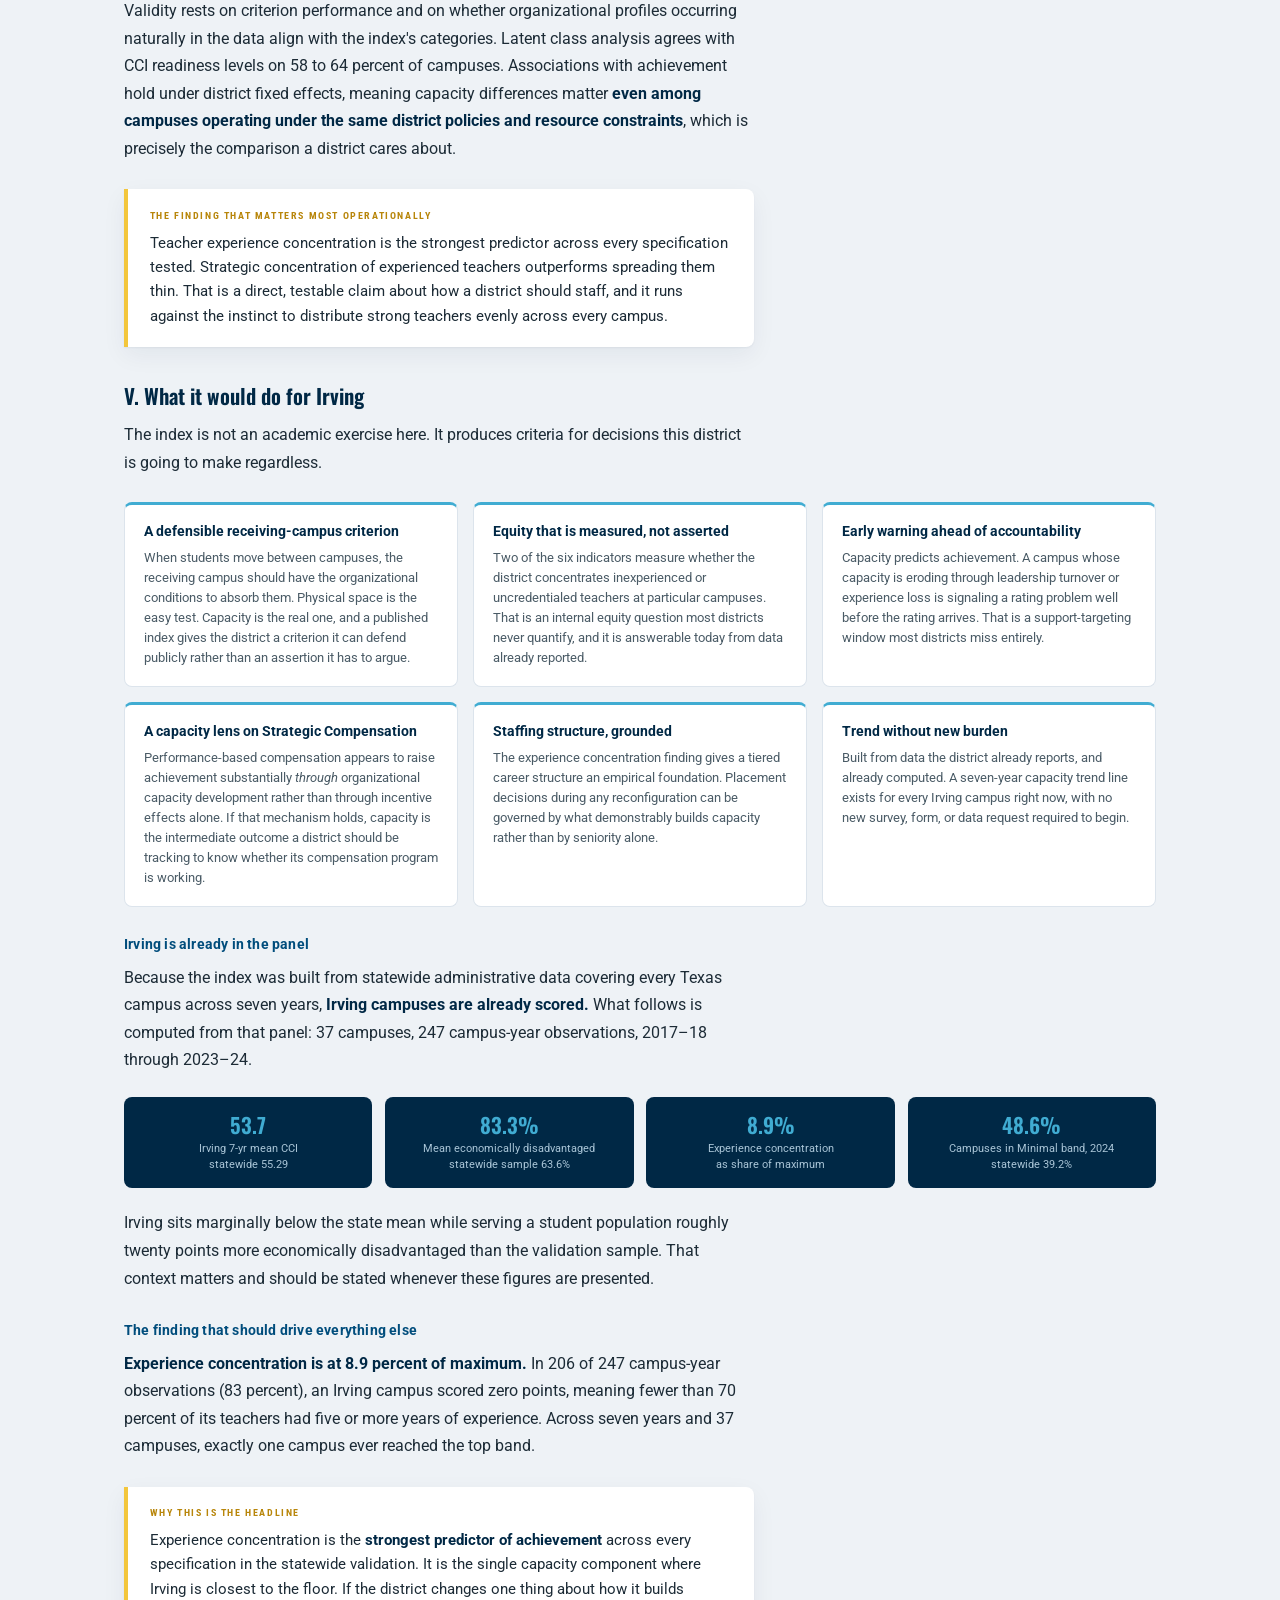
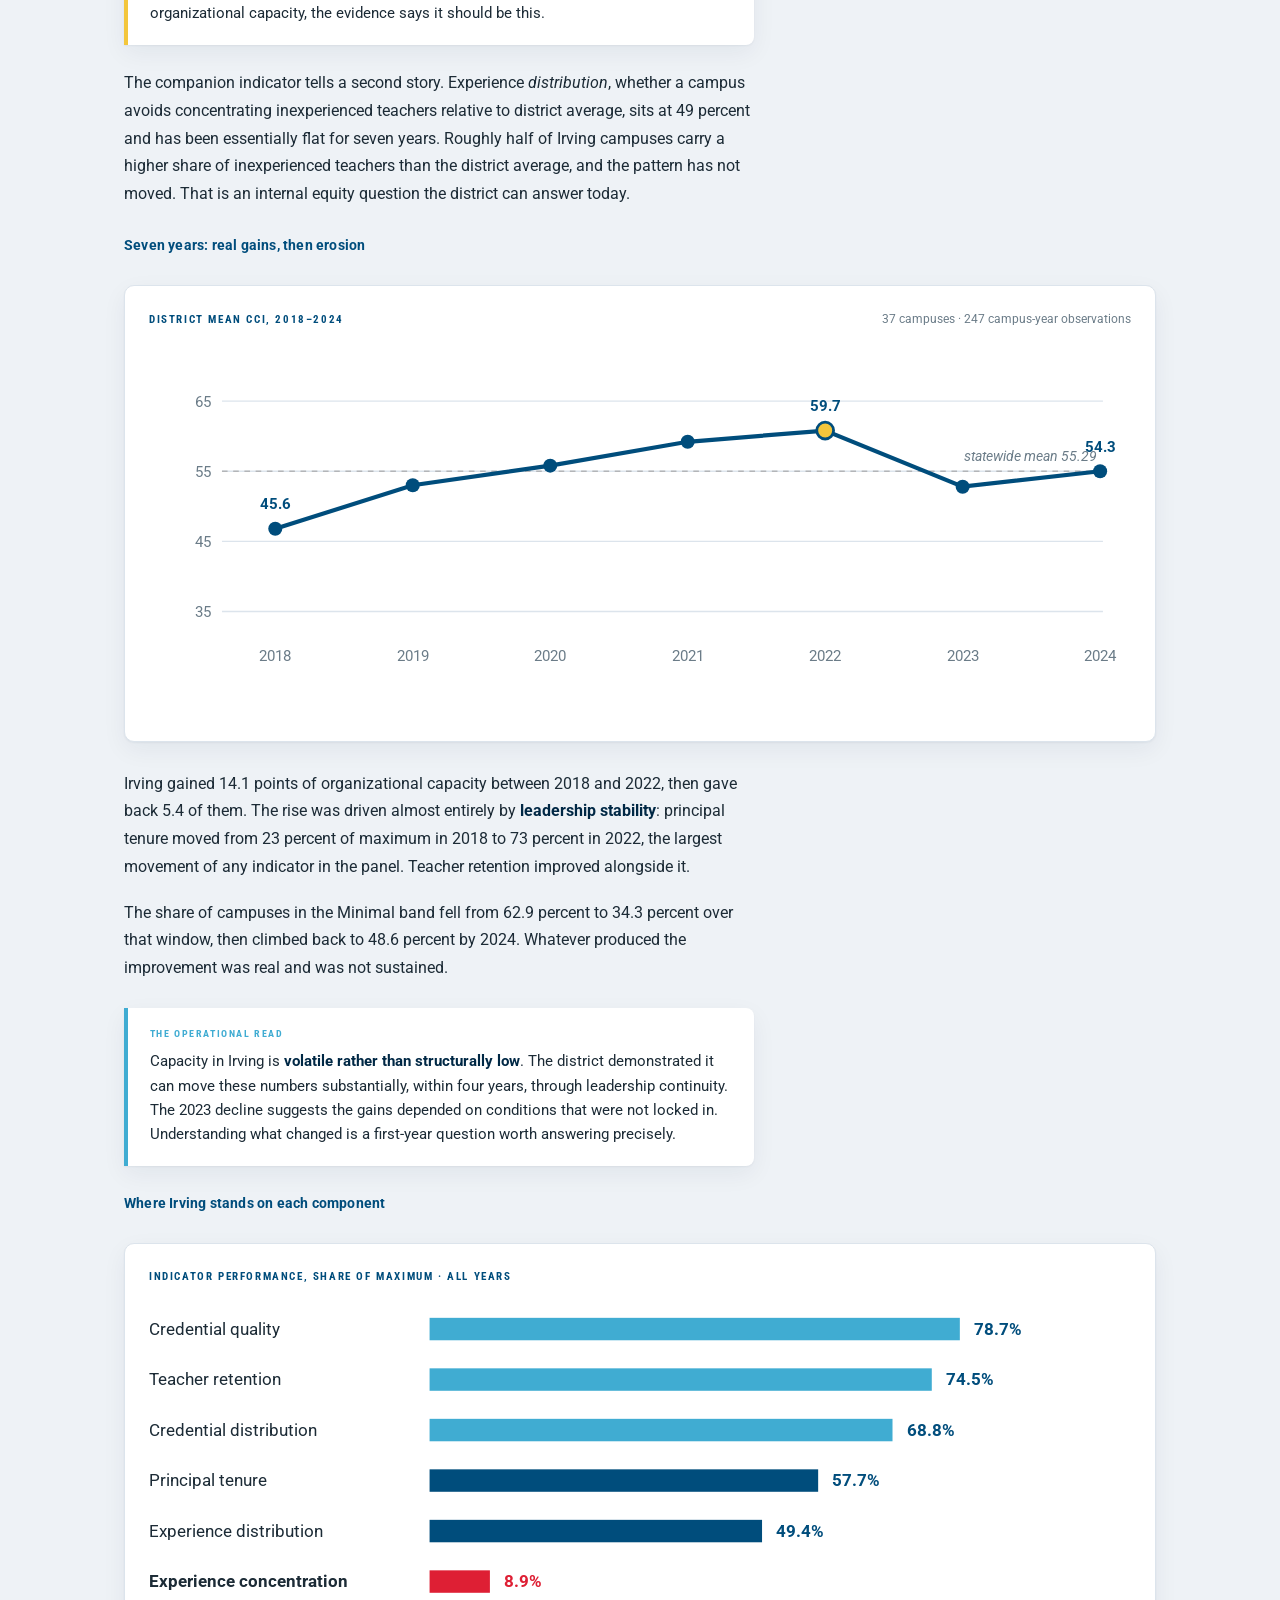
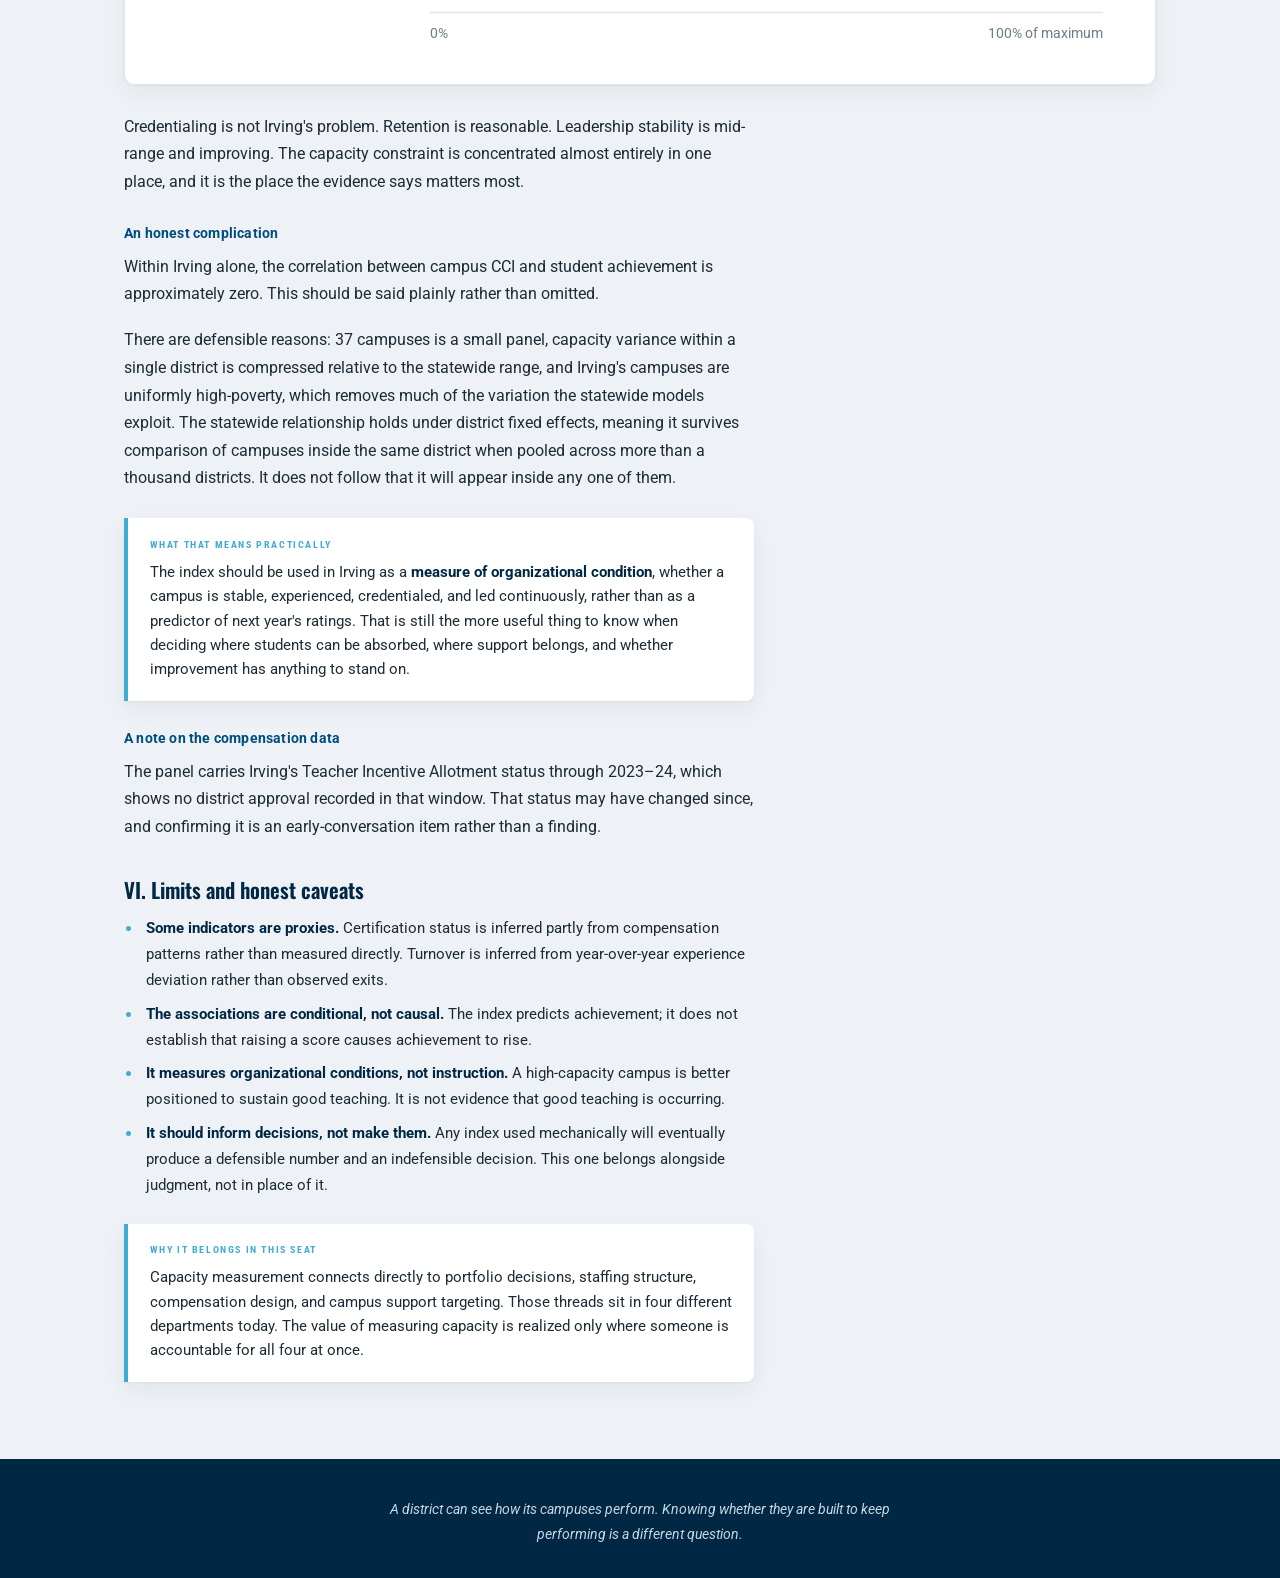
==== commit 61d5a354: "Add files via upload" ====
--- a/capacity-measurement.html
+++ b/capacity-measurement.html
@@ -5,7 +5,7 @@
 <meta name="viewport" content="width=device-width, initial-scale=1.0">
 <meta name="robots" content="noindex, nofollow, noarchive, nosnippet">
 <meta name="referrer" content="no-referrer">
-<title>Campus Capacity Measurement — Working Framework</title>
+<title>Campus Capacity Measurement | Working Framework</title>
 <link rel="preconnect" href="https://fonts.googleapis.com">
 <link rel="preconnect" href="https://fonts.gstatic.com" crossorigin>
 <link href="https://fonts.googleapis.com/css2?family=Roboto:wght@400;500;700&family=Roboto+Condensed:wght@400;700&family=Oswald:wght@400;500;600&display=swap" rel="stylesheet">
@@ -59,6 +59,7 @@
     <div class="nav-brand">Organizational Strategy &amp; Impact<span>Irving ISD · Working Framework</span></div>
     <ul class="nav-links">
       <li><a href="index.html">Overview</a></li>
+      <li><a href="strategic-planning.html">Planning</a></li>
       <li><a href="portfolio-capacity.html">Portfolio</a></li>
       <li><a href="organizational-health.html">Org Health</a></li>
       <li><a href="strategic-compensation.html">Strat Comp</a></li>
@@ -100,21 +101,21 @@
     </div>
 
     <div class="prose">
-      <p class="lede">A district can see how its campuses perform. It generally cannot see whether they are <em>built to keep performing</em>. Accountability ratings report outcomes. They say nothing about whether a campus has the organizational memory, professional standardization, and leadership continuity that make those outcomes reproducible — or whether a rating was carried by a single strong cohort and is about to fall.</p>
+      <p class="lede">A district can see how its campuses perform. It generally cannot see whether they are <em>built to keep performing</em>. Accountability ratings report outcomes. They say nothing about whether a campus has the organizational memory, professional standardization, and leadership continuity that make those outcomes reproducible, or whether a rating was carried by a single strong cohort and is about to fall.</p>
 
       <h3 id="why">I. The gap this fills</h3>
 
-      <p>Two campuses can hold the same rating for entirely different reasons. One has a stable principal, a majority of experienced teachers, and low turnover. The other has a first-year principal, a teaching staff that turns over annually, and results that will not survive the next departure. Outcome data treats them identically. Every practical decision a district makes — where to send students during consolidation, where to direct support, which campuses can absorb change — treats them very differently, or should.</p>
+      <p>Two campuses can hold the same rating for entirely different reasons. One has a stable principal, a majority of experienced teachers, and low turnover. The other has a first-year principal, a teaching staff that turns over annually, and results that will not survive the next departure. Outcome data treats them identically. Every practical decision a district makes, from where to send students during consolidation to where to direct support to which campuses can absorb change, treats them very differently, or should.</p>
 
       <div class="callout">
         <div class="k">The instrument</div>
         <p>The Campus Capacity Index is a formative composite scored 0–100 from <strong>six indicators across three theoretical dimensions</strong>. It was developed and validated against 48,620 Texas campus-year observations spanning 8,605 campuses and seven academic years, using only publicly reported administrative data.</p>
       </div>
 
-      <p>Because it is <strong>formative</strong>, the six indicators combine to produce capacity rather than reflecting one underlying trait. A campus with experienced teachers but constant principal turnover genuinely has different capacity than one with the reverse. The indicators are contributors, not substitutes — which is why the measure is judged on whether it predicts what schools care about, not on whether its items correlate with one another.</p>
+      <p>Because it is <strong>formative</strong>, the six indicators combine to produce capacity rather than reflecting one underlying trait. A campus with experienced teachers but constant principal turnover genuinely has different capacity than one with the reverse. The indicators are contributors, not substitutes, which is why the measure is judged on whether it predicts what schools care about, not on whether its items correlate with one another.</p>
 
       <h3 id="construction">II. How the index is built</h3>
-      <p>Each dimension carries three points across two indicators — one measuring level, one measuring equity of distribution. That second indicator matters more than it first appears: it asks not just whether a district has capacity, but whether it distributes it fairly across its own campuses.</p>
+      <p>Each dimension carries three points across two indicators: one measuring level, one measuring equity of distribution. That second indicator matters more than it first appears: it asks not just whether a district has capacity, but whether it distributes it fairly across its own campuses.</p>
     </div>
 
     <div class="dim f1">
@@ -123,7 +124,7 @@
       <div class="ind">
         <div class="ind-c">
           <h5>Experience concentration</h5>
-          <p>Proportion of teachers with five or more years of experience — the threshold where effectiveness gains largely level off.</p>
+          <p>Proportion of teachers with five or more years of experience, the threshold where effectiveness gains largely level off.</p>
           <div class="score"><span class="score-k">Scoring · 0–2 pts</span><b>2</b> · ≥85% experienced<br><b>1</b> · 70–84.99%<br><b>0</b> · &lt;70%</div>
         </div>
         <div class="ind-c">
@@ -180,7 +181,7 @@
     </div>
 
     <div class="prose">
-      <p>Statewide mean is 55.29 with a standard deviation of 19.32. Roughly two in five Texas campuses sit in the minimal band — which is itself a finding worth sitting with. Organizational capacity is scarce, and experience concentration is the scarcest component of it.</p>
+      <p>Statewide mean is 55.29 with a standard deviation of 19.32. Roughly two in five Texas campuses sit in the minimal band, which is itself a finding worth sitting with. Organizational capacity is scarce, and experience concentration is the scarcest component of it.</p>
 
       <h3 id="evidence">IV. Validation evidence</h3>
     </div>
@@ -193,11 +194,11 @@
     </div>
 
     <div class="prose">
-      <p>Validity rests on criterion performance and on whether organizational profiles occurring naturally in the data align with the index's categories. Latent class analysis agrees with CCI readiness levels on 58 to 64 percent of campuses. Associations with achievement hold under district fixed effects — meaning capacity differences matter <strong>even among campuses operating under the same district policies and resource constraints</strong>, which is precisely the comparison a district cares about.</p>
+      <p>Validity rests on criterion performance and on whether organizational profiles occurring naturally in the data align with the index's categories. Latent class analysis agrees with CCI readiness levels on 58 to 64 percent of campuses. Associations with achievement hold under district fixed effects, meaning capacity differences matter <strong>even among campuses operating under the same district policies and resource constraints</strong>, which is precisely the comparison a district cares about.</p>
 
       <div class="callout gold">
         <div class="k">The finding that matters most operationally</div>
-        <p>Teacher experience concentration is the strongest predictor across every specification tested. Strategic concentration of experienced teachers outperforms spreading them thin. That is a direct, testable claim about how a district should staff — and it runs against the instinct to distribute strong teachers evenly across every campus.</p>
+        <p>Teacher experience concentration is the strongest predictor across every specification tested. Strategic concentration of experienced teachers outperforms spreading them thin. That is a direct, testable claim about how a district should staff, and it runs against the instinct to distribute strong teachers evenly across every campus.</p>
       </div>
 
       <h3 id="irving">V. What it would do for Irving</h3>
@@ -207,7 +208,7 @@
     <div class="use">
       <div class="use-c">
         <h5>A defensible receiving-campus criterion</h5>
-        <p>When students move between campuses, the receiving campus should have the organizational conditions to absorb them. Physical space is the easy test. Capacity is the real one — and a published index gives the district a criterion it can defend publicly rather than an assertion it has to argue.</p>
+        <p>When students move between campuses, the receiving campus should have the organizational conditions to absorb them. Physical space is the easy test. Capacity is the real one, and a published index gives the district a criterion it can defend publicly rather than an assertion it has to argue.</p>
       </div>
       <div class="use-c">
         <h5>Equity that is measured, not asserted</h5>
@@ -215,7 +216,7 @@
       </div>
       <div class="use-c">
         <h5>Early warning ahead of accountability</h5>
-        <p>Capacity predicts achievement. A campus whose capacity is eroding — leadership turnover, experience loss — is signaling a rating problem well before the rating arrives. That is a support-targeting window most districts miss entirely.</p>
+        <p>Capacity predicts achievement. A campus whose capacity is eroding through leadership turnover or experience loss is signaling a rating problem well before the rating arrives. That is a support-targeting window most districts miss entirely.</p>
       </div>
       <div class="use-c">
         <h5>A capacity lens on Strategic Compensation</h5>
@@ -227,7 +228,7 @@
       </div>
       <div class="use-c">
         <h5>Trend without new burden</h5>
-        <p>Built from data the district already reports, and already computed. A seven-year capacity trend line exists for every Irving campus right now — no new survey, form, or data request required to begin.</p>
+        <p>Built from data the district already reports, and already computed. A seven-year capacity trend line exists for every Irving campus right now, with no new survey, form, or data request required to begin.</p>
       </div>
     </div>
 
@@ -248,14 +249,14 @@
 
       <h4>The finding that should drive everything else</h4>
 
-      <p><strong>Experience concentration is at 8.9 percent of maximum.</strong> In 206 of 247 campus-year observations — 83 percent — an Irving campus scored zero points, meaning fewer than 70 percent of its teachers had five or more years of experience. Across seven years and 37 campuses, exactly one campus ever reached the top band.</p>
+      <p><strong>Experience concentration is at 8.9 percent of maximum.</strong> In 206 of 247 campus-year observations (83 percent), an Irving campus scored zero points, meaning fewer than 70 percent of its teachers had five or more years of experience. Across seven years and 37 campuses, exactly one campus ever reached the top band.</p>
 
       <div class="callout gold">
         <div class="k">Why this is the headline</div>
         <p>Experience concentration is the <strong>strongest predictor of achievement</strong> across every specification in the statewide validation. It is the single capacity component where Irving is closest to the floor. If the district changes one thing about how it builds organizational capacity, the evidence says it should be this.</p>
       </div>
 
-      <p>The companion indicator tells a second story. Experience <em>distribution</em> — whether a campus avoids concentrating inexperienced teachers relative to district average — sits at 49 percent and has been essentially flat for seven years. Roughly half of Irving campuses carry a higher share of inexperienced teachers than the district average, and the pattern has not moved. That is an internal equity question the district can answer today.</p>
+      <p>The companion indicator tells a second story. Experience <em>distribution</em>, whether a campus avoids concentrating inexperienced teachers relative to district average, sits at 49 percent and has been essentially flat for seven years. Roughly half of Irving campuses carry a higher share of inexperienced teachers than the district average, and the pattern has not moved. That is an internal equity question the district can answer today.</p>
 
       <h4>Seven years: real gains, then erosion</h4>
     </div>
@@ -295,13 +296,13 @@
     </div>
 
     <div class="prose">
-      <p>Irving gained 14.1 points of organizational capacity between 2018 and 2022, then gave back 5.4 of them. The rise was driven almost entirely by <strong>leadership stability</strong> — principal tenure moved from 23 percent of maximum in 2018 to 73 percent in 2022, the largest movement of any indicator in the panel. Teacher retention improved alongside it.</p>
+      <p>Irving gained 14.1 points of organizational capacity between 2018 and 2022, then gave back 5.4 of them. The rise was driven almost entirely by <strong>leadership stability</strong>: principal tenure moved from 23 percent of maximum in 2018 to 73 percent in 2022, the largest movement of any indicator in the panel. Teacher retention improved alongside it.</p>
 
       <p>The share of campuses in the Minimal band fell from 62.9 percent to 34.3 percent over that window, then climbed back to 48.6 percent by 2024. Whatever produced the improvement was real and was not sustained.</p>
 
       <div class="callout">
         <div class="k">The operational read</div>
-        <p>Capacity in Irving is <strong>volatile rather than structurally low</strong>. The district demonstrated it can move these numbers — substantially, within four years, through leadership continuity. The 2023 decline suggests the gains depended on conditions that were not locked in. Understanding what changed is a first-year question worth answering precisely.</p>
+        <p>Capacity in Irving is <strong>volatile rather than structurally low</strong>. The district demonstrated it can move these numbers substantially, within four years, through leadership continuity. The 2023 decline suggests the gains depended on conditions that were not locked in. Understanding what changed is a first-year question worth answering precisely.</p>
       </div>
 
       <h4>Where Irving stands on each component</h4>
@@ -337,11 +338,11 @@
 
       <p>Within Irving alone, the correlation between campus CCI and student achievement is approximately zero. This should be said plainly rather than omitted.</p>
 
-      <p>There are defensible reasons — 37 campuses is a small panel, capacity variance within a single district is compressed relative to the statewide range, and Irving's campuses are uniformly high-poverty, which removes much of the variation the statewide models exploit. The statewide relationship holds under district fixed effects, meaning it survives comparison of campuses inside the same district when pooled across more than a thousand districts. It does not follow that it will appear inside any one of them.</p>
+      <p>There are defensible reasons: 37 campuses is a small panel, capacity variance within a single district is compressed relative to the statewide range, and Irving's campuses are uniformly high-poverty, which removes much of the variation the statewide models exploit. The statewide relationship holds under district fixed effects, meaning it survives comparison of campuses inside the same district when pooled across more than a thousand districts. It does not follow that it will appear inside any one of them.</p>
 
       <div class="callout">
         <div class="k">What that means practically</div>
-        <p>The index should be used in Irving as a <strong>measure of organizational condition</strong> — is a campus stable, experienced, credentialed, led continuously — rather than as a predictor of next year's ratings. That is still the more useful thing to know when deciding where students can be absorbed, where support belongs, and whether improvement has anything to stand on.</p>
+        <p>The index should be used in Irving as a <strong>measure of organizational condition</strong>, whether a campus is stable, experienced, credentialed, and led continuously, rather than as a predictor of next year's ratings. That is still the more useful thing to know when deciding where students can be absorbed, where support belongs, and whether improvement has anything to stand on.</p>
       </div>
 
       <h4>A note on the compensation data</h4>
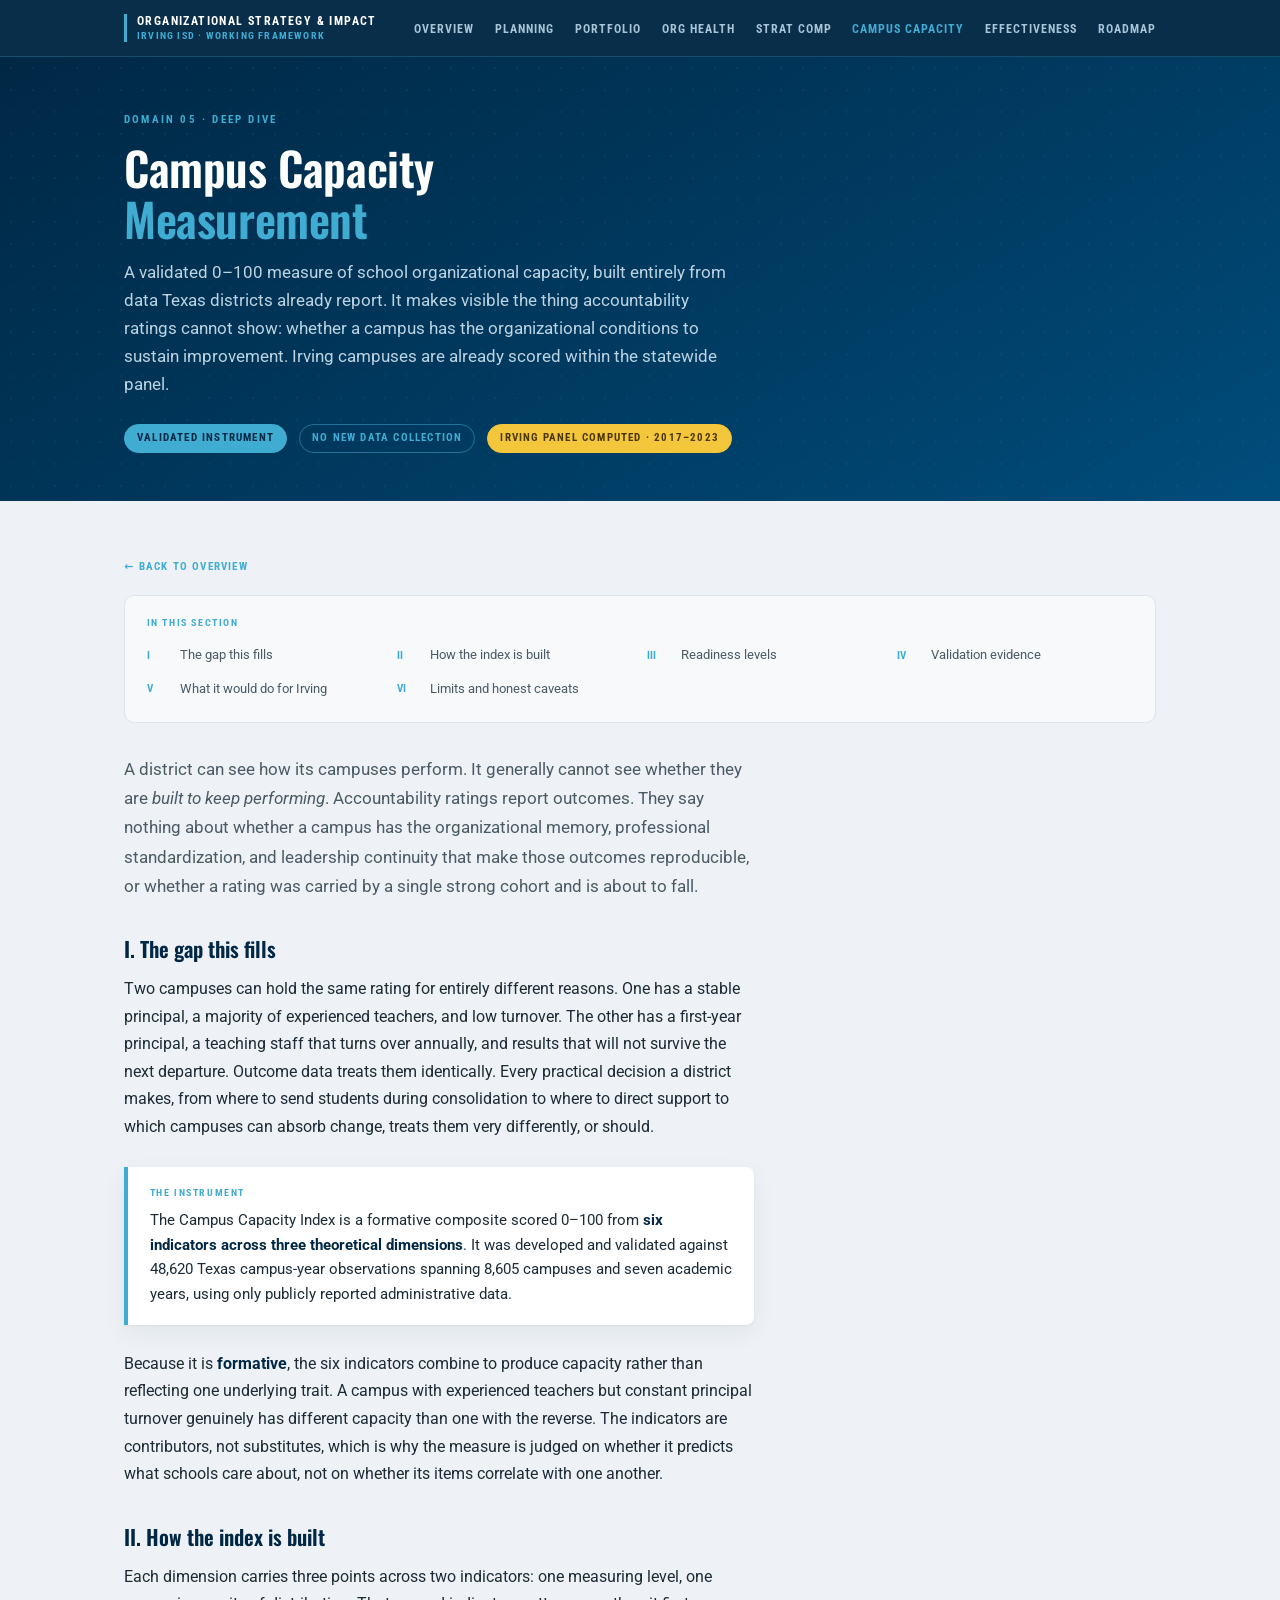
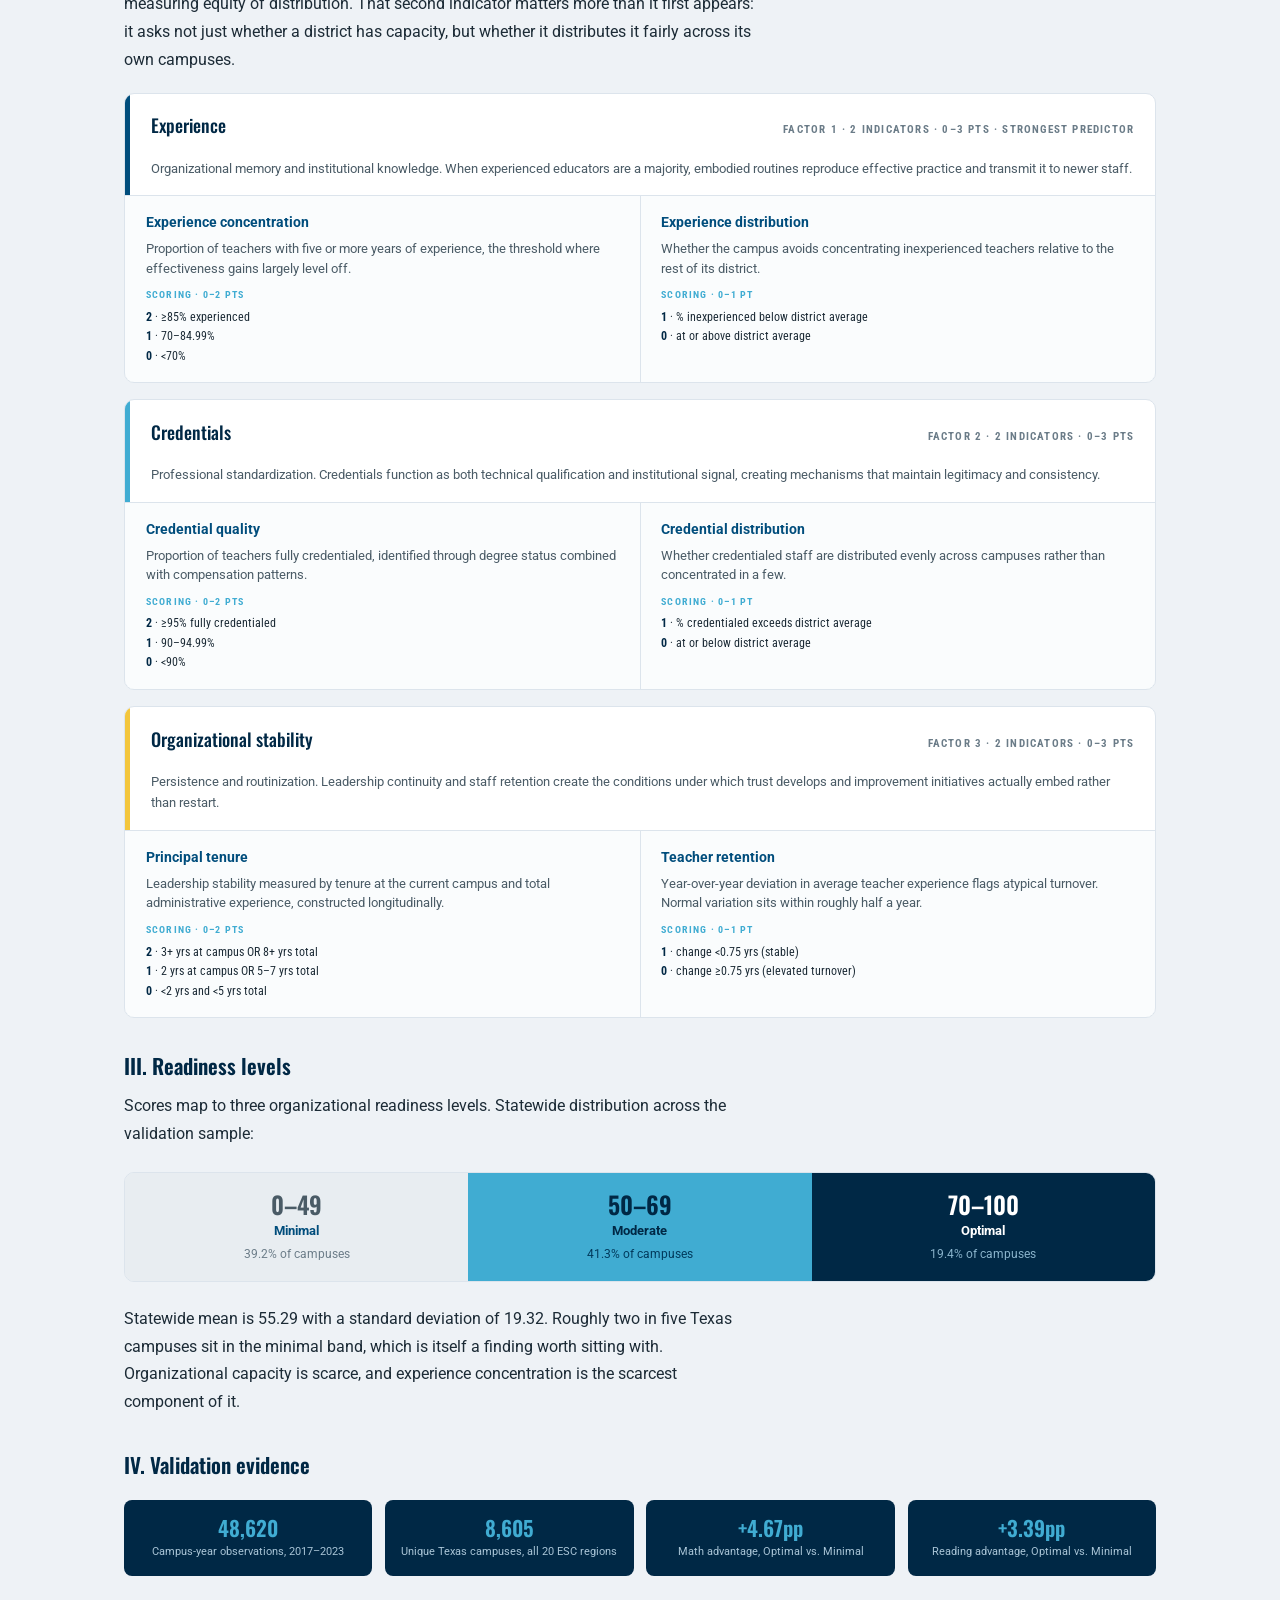
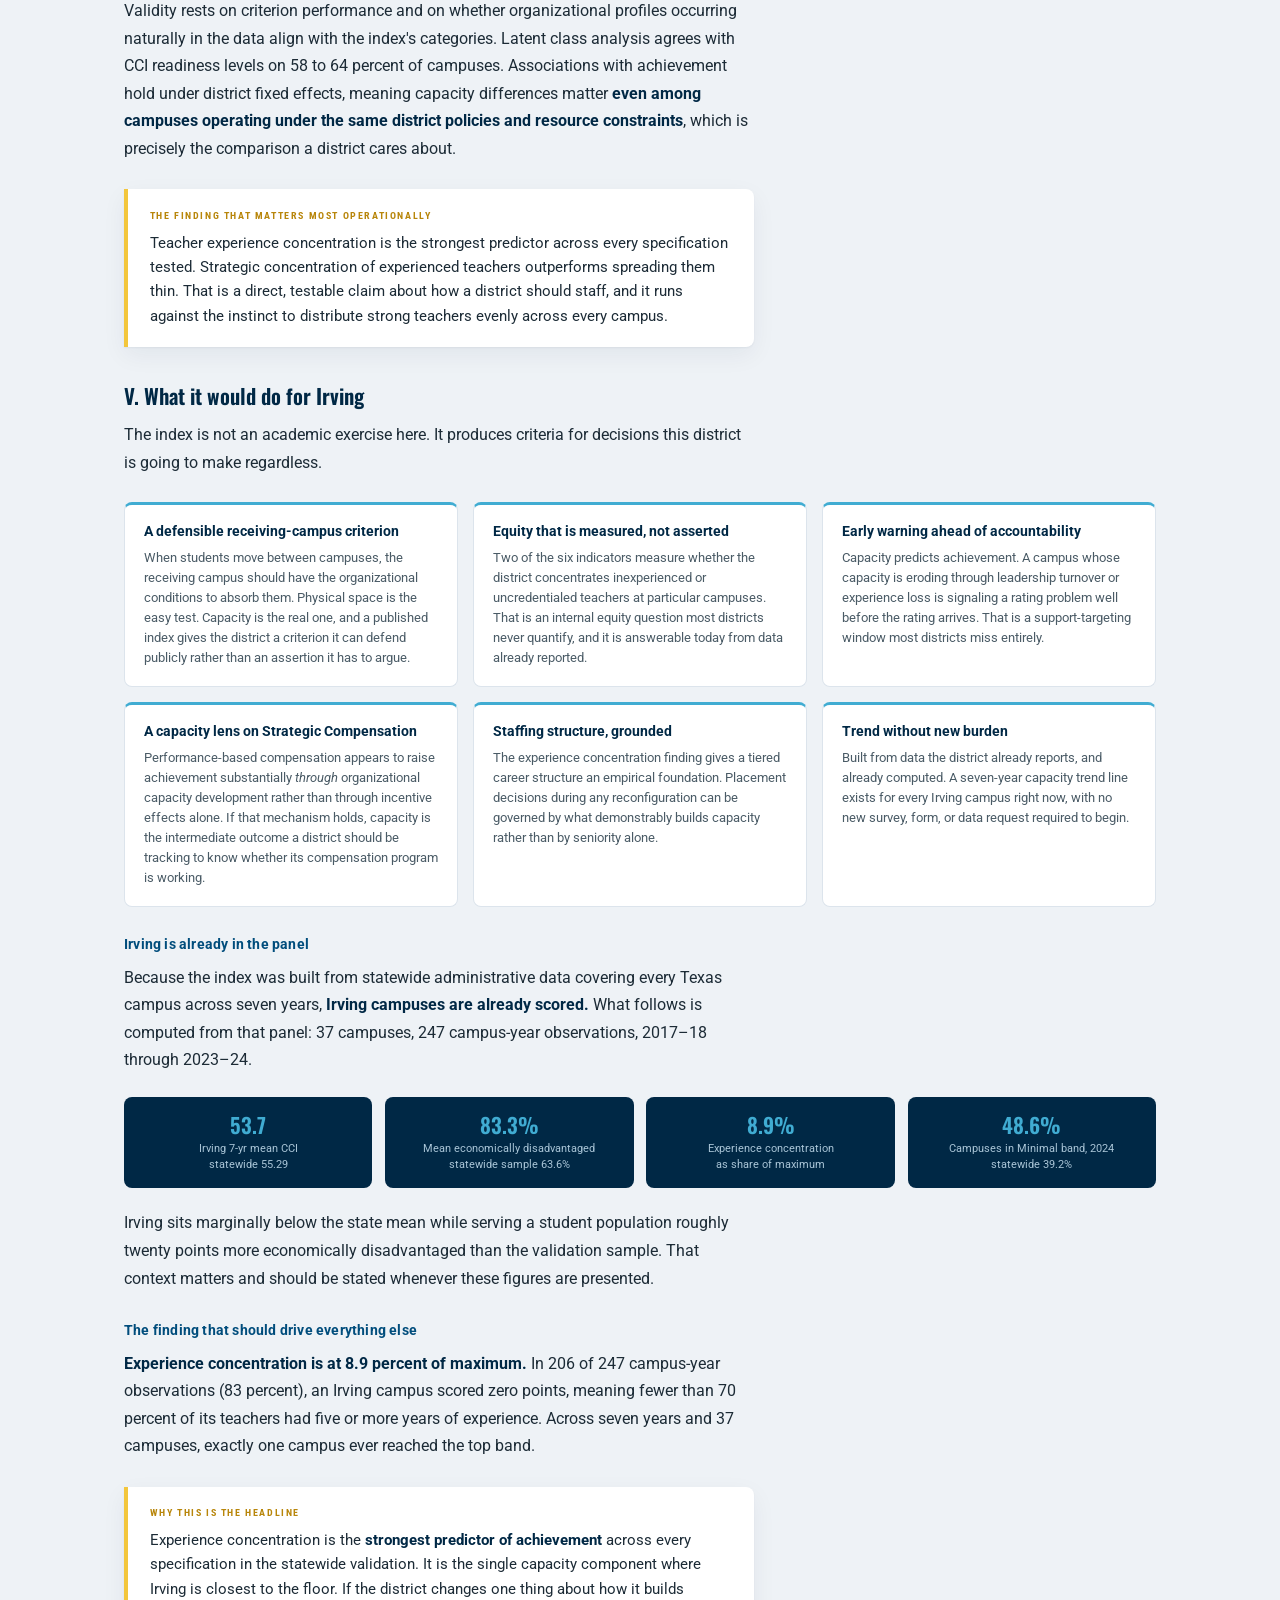
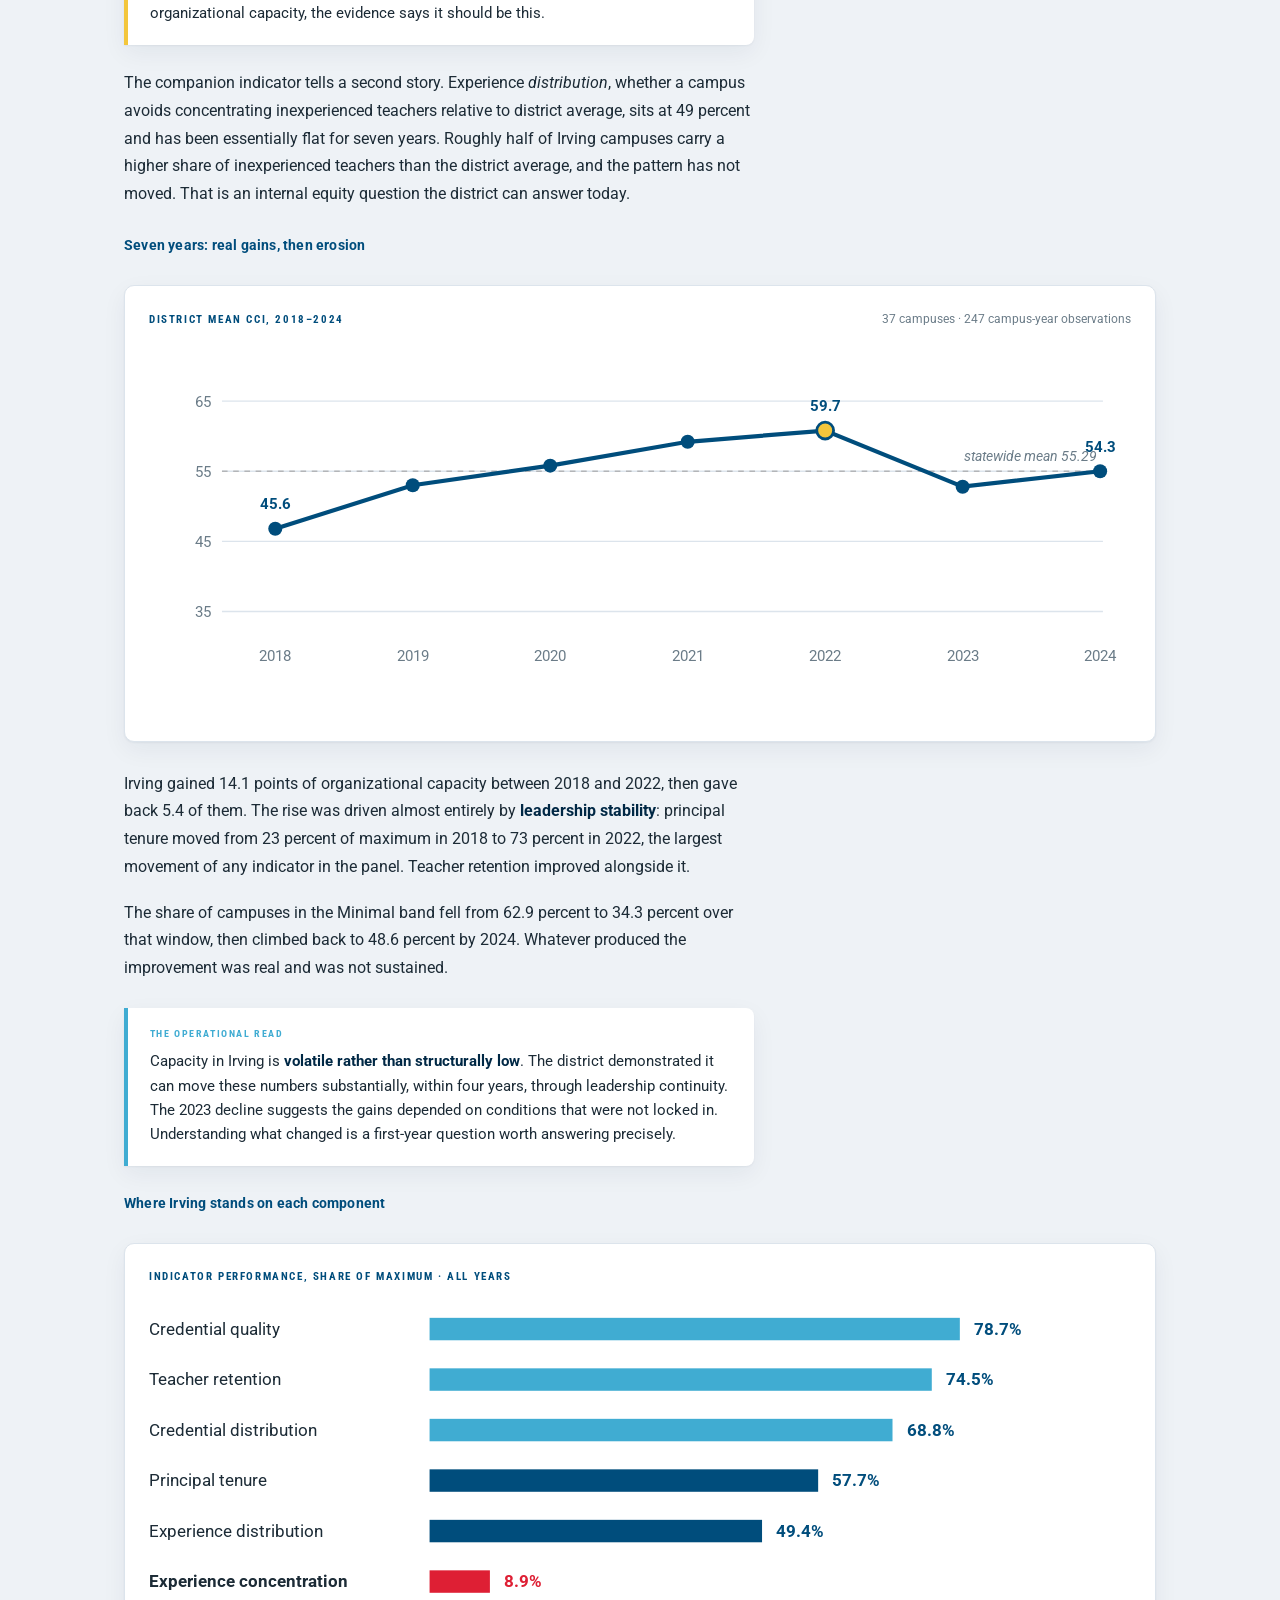
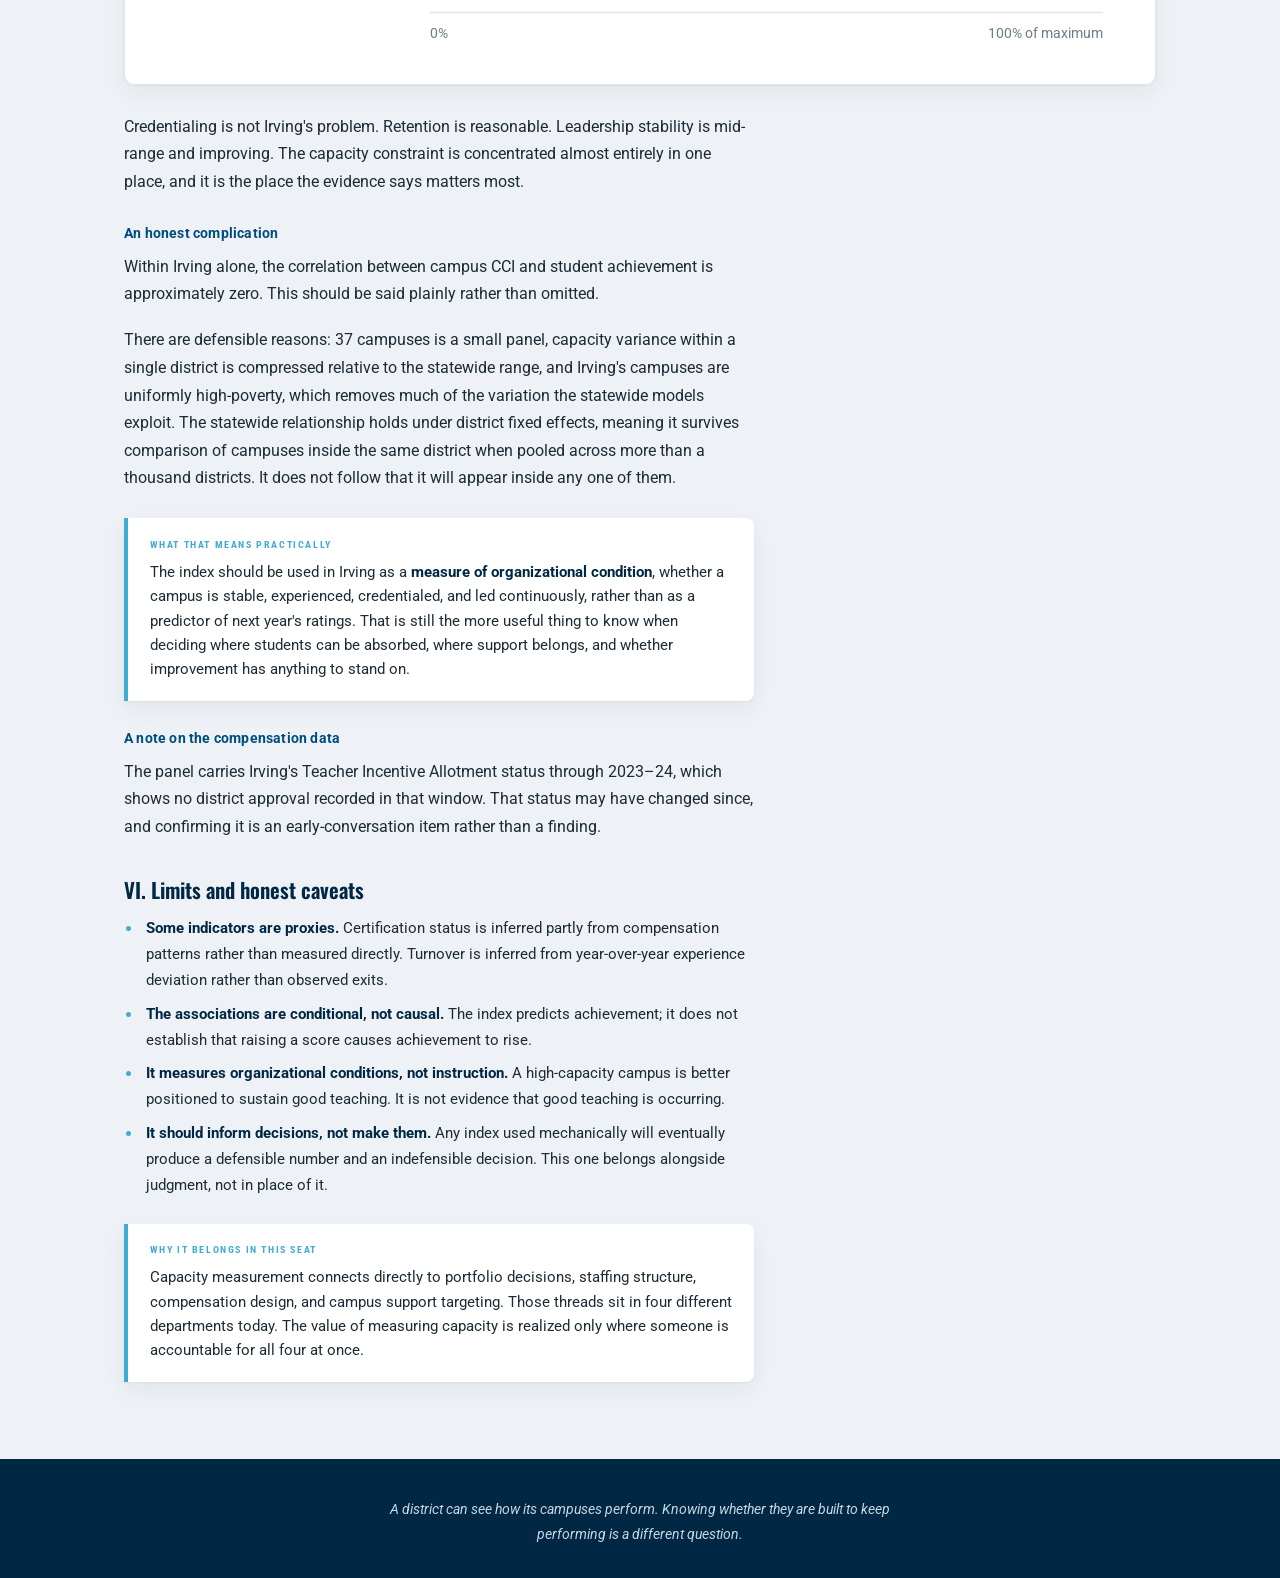
==== commit 04dcec74: "Add files via upload" ====
--- a/capacity-measurement.html
+++ b/capacity-measurement.html
@@ -65,6 +65,7 @@
       <li><a href="strategic-compensation.html">Strat Comp</a></li>
       <li><a href="capacity-measurement.html" aria-current="page">Campus Capacity</a></li>
       <li><a href="effectiveness-model.html">Effectiveness</a></li>
+      <li><a href="index.html#roadmap">Roadmap</a></li>
     </ul>
   </div>
 </nav>
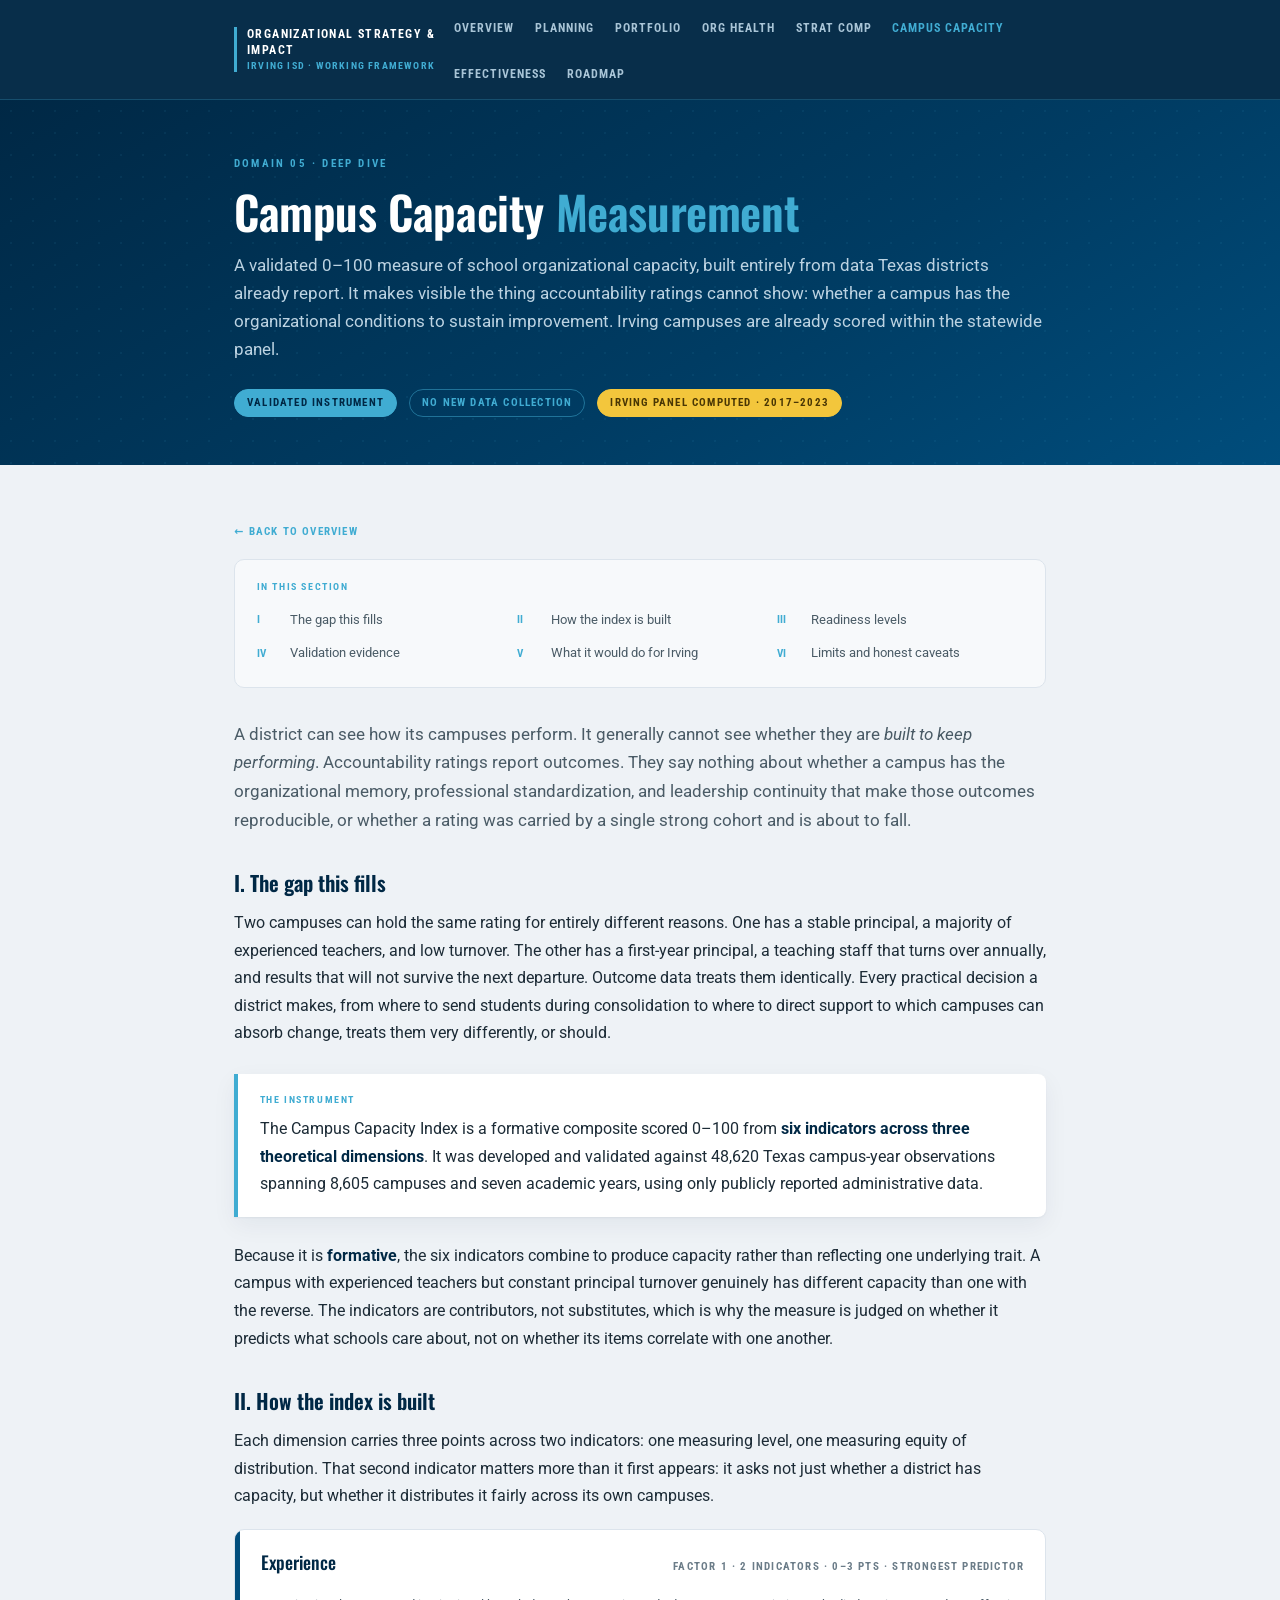
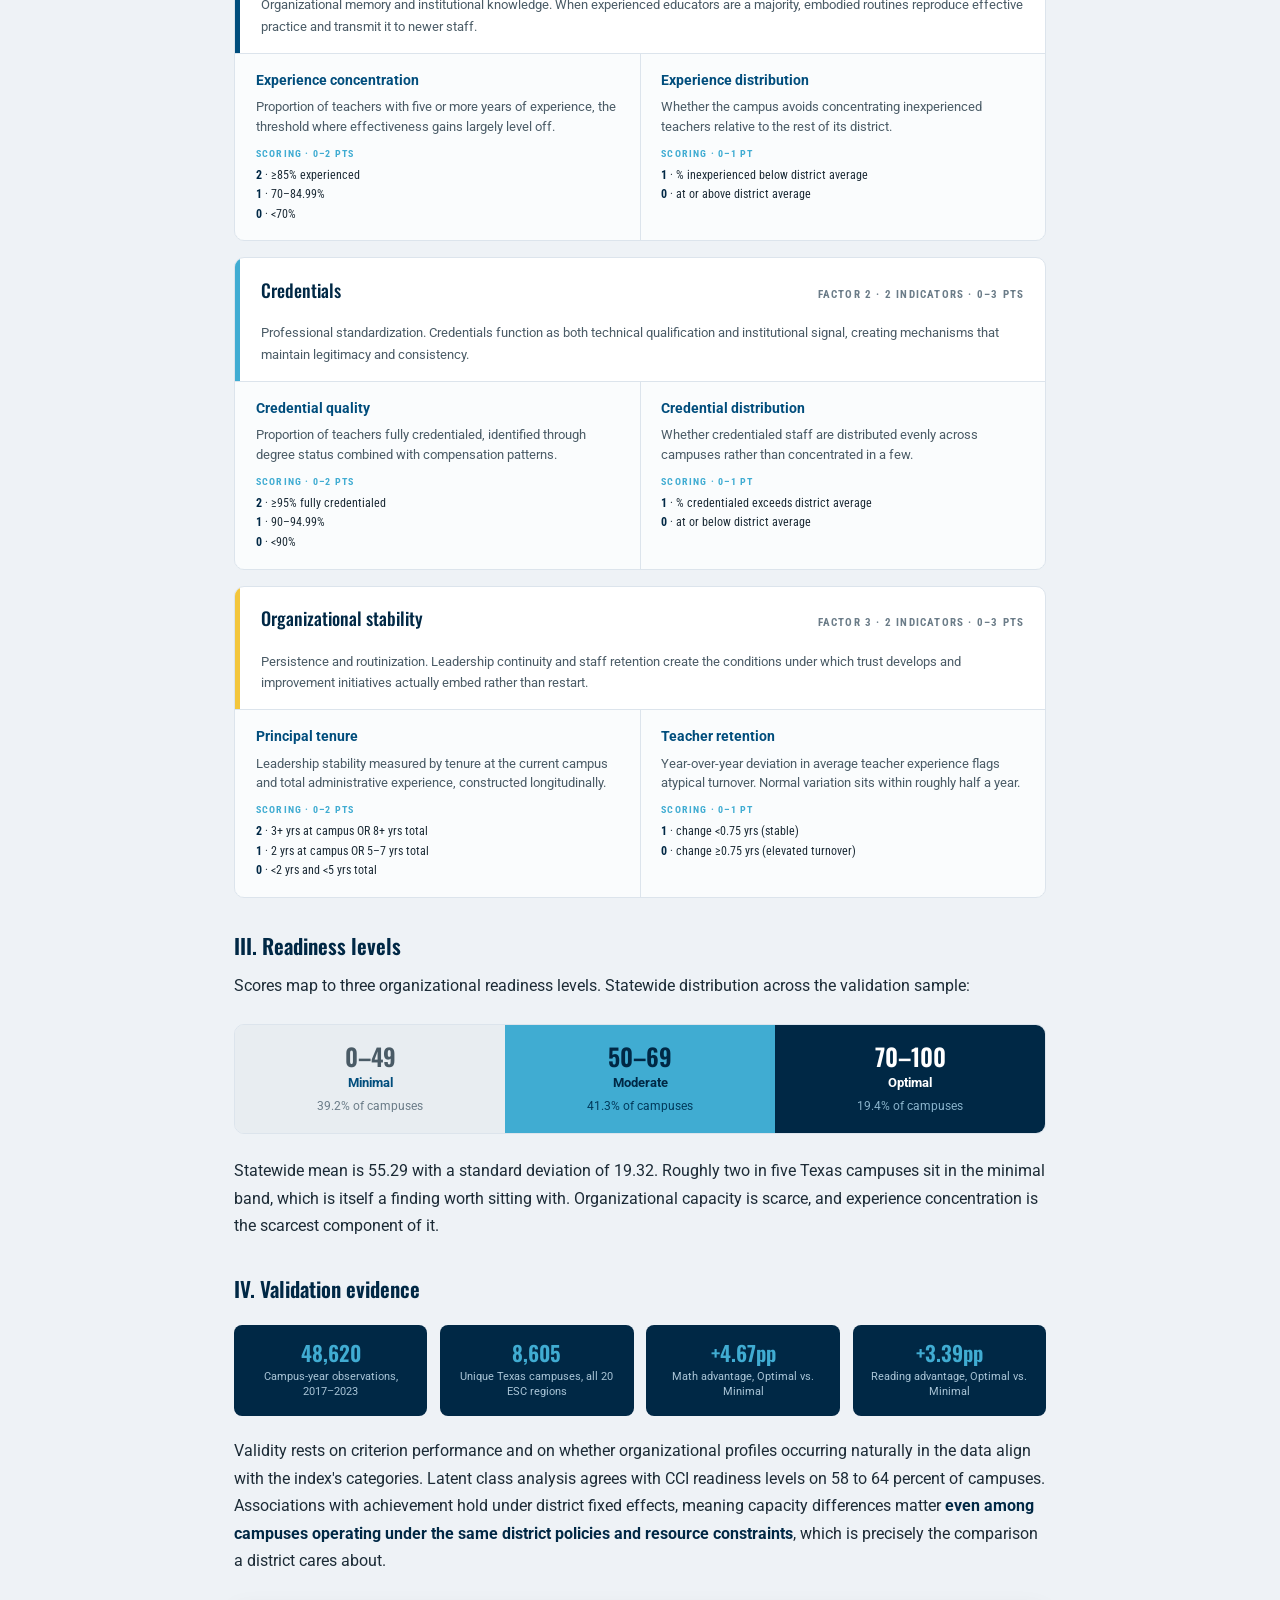
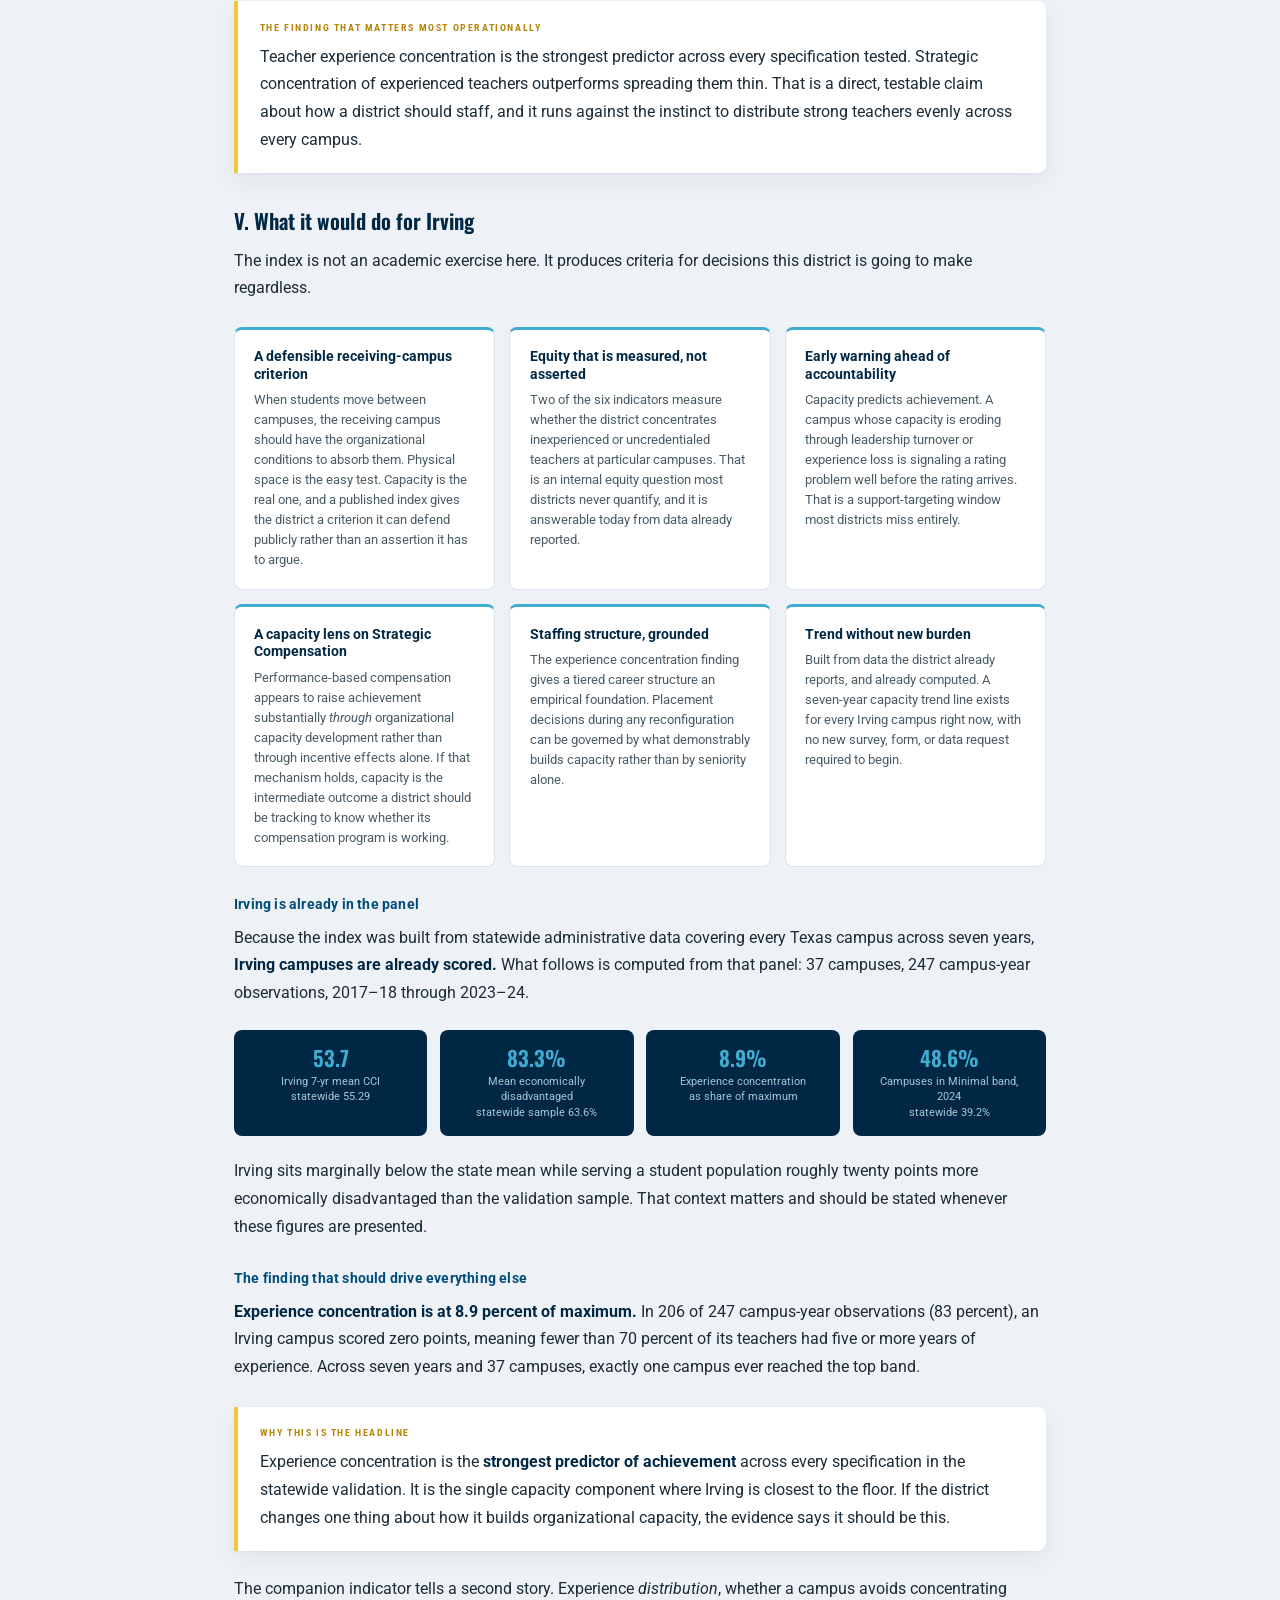
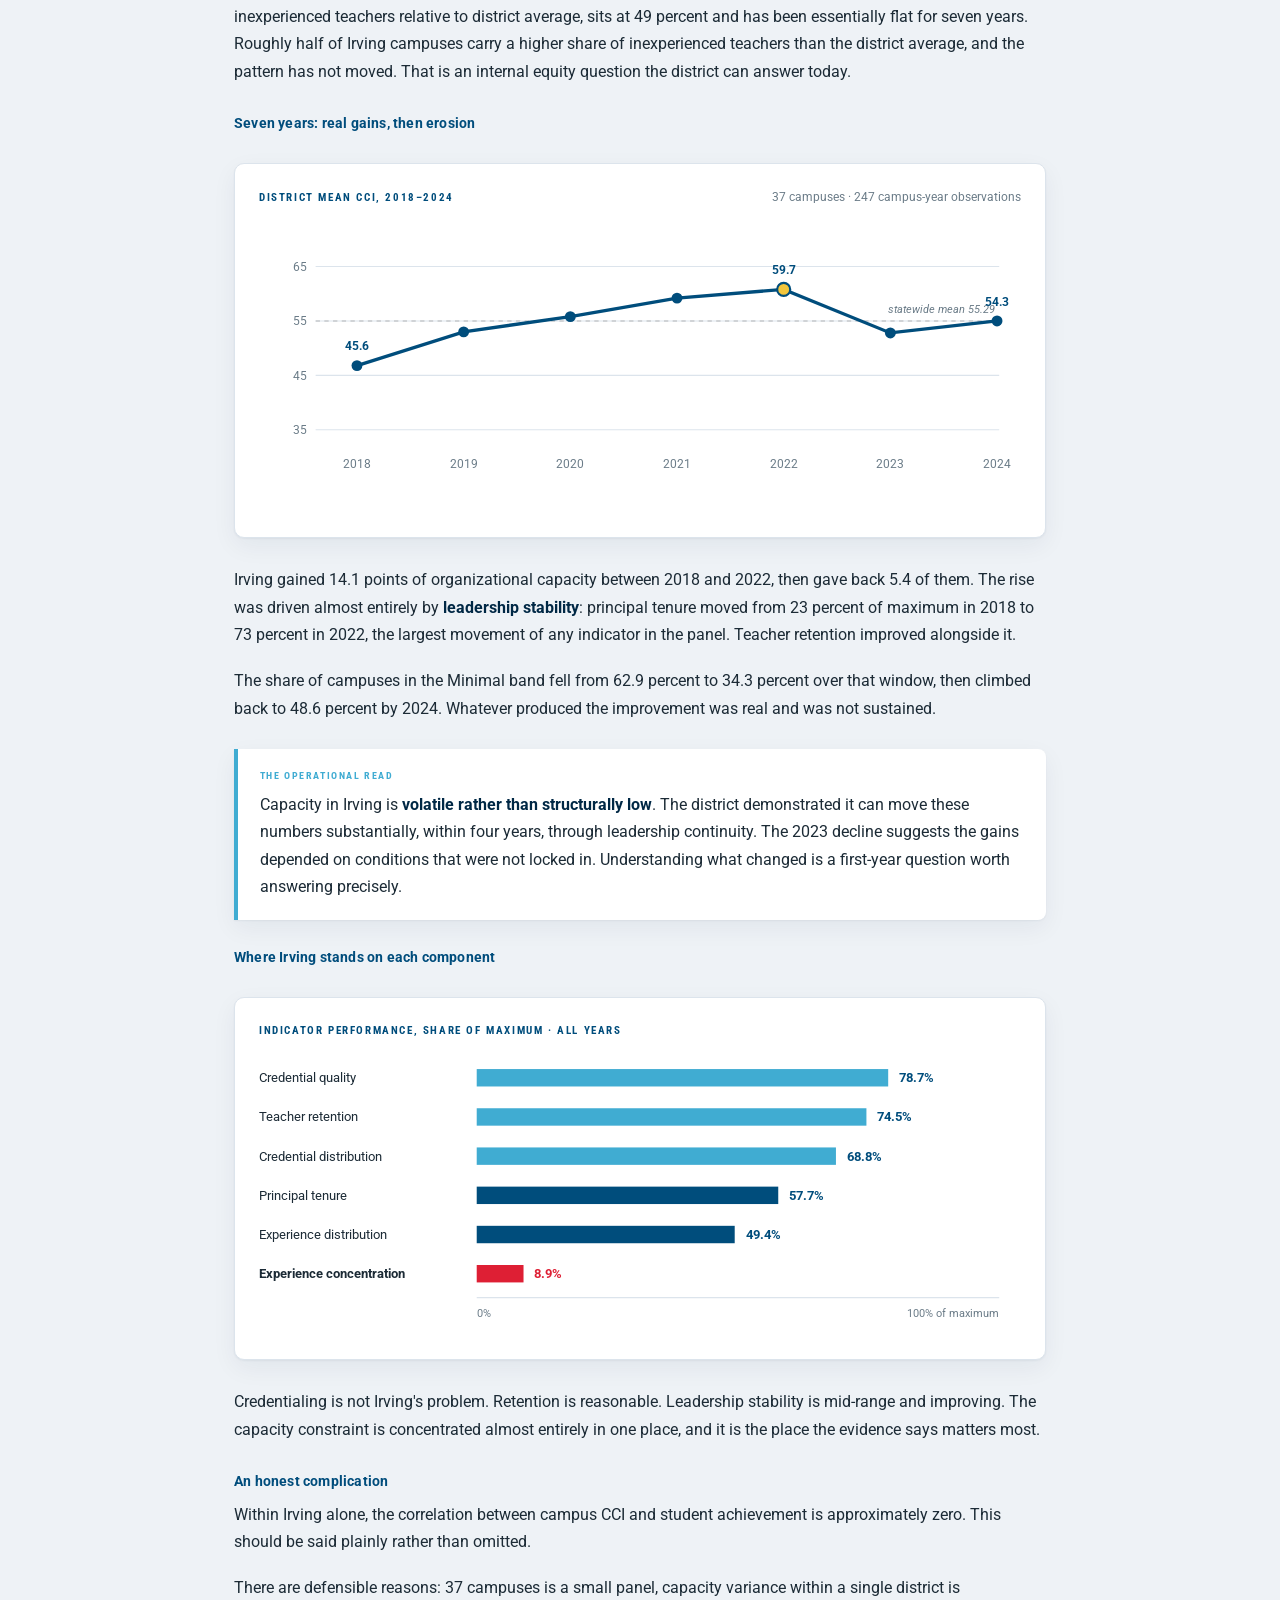
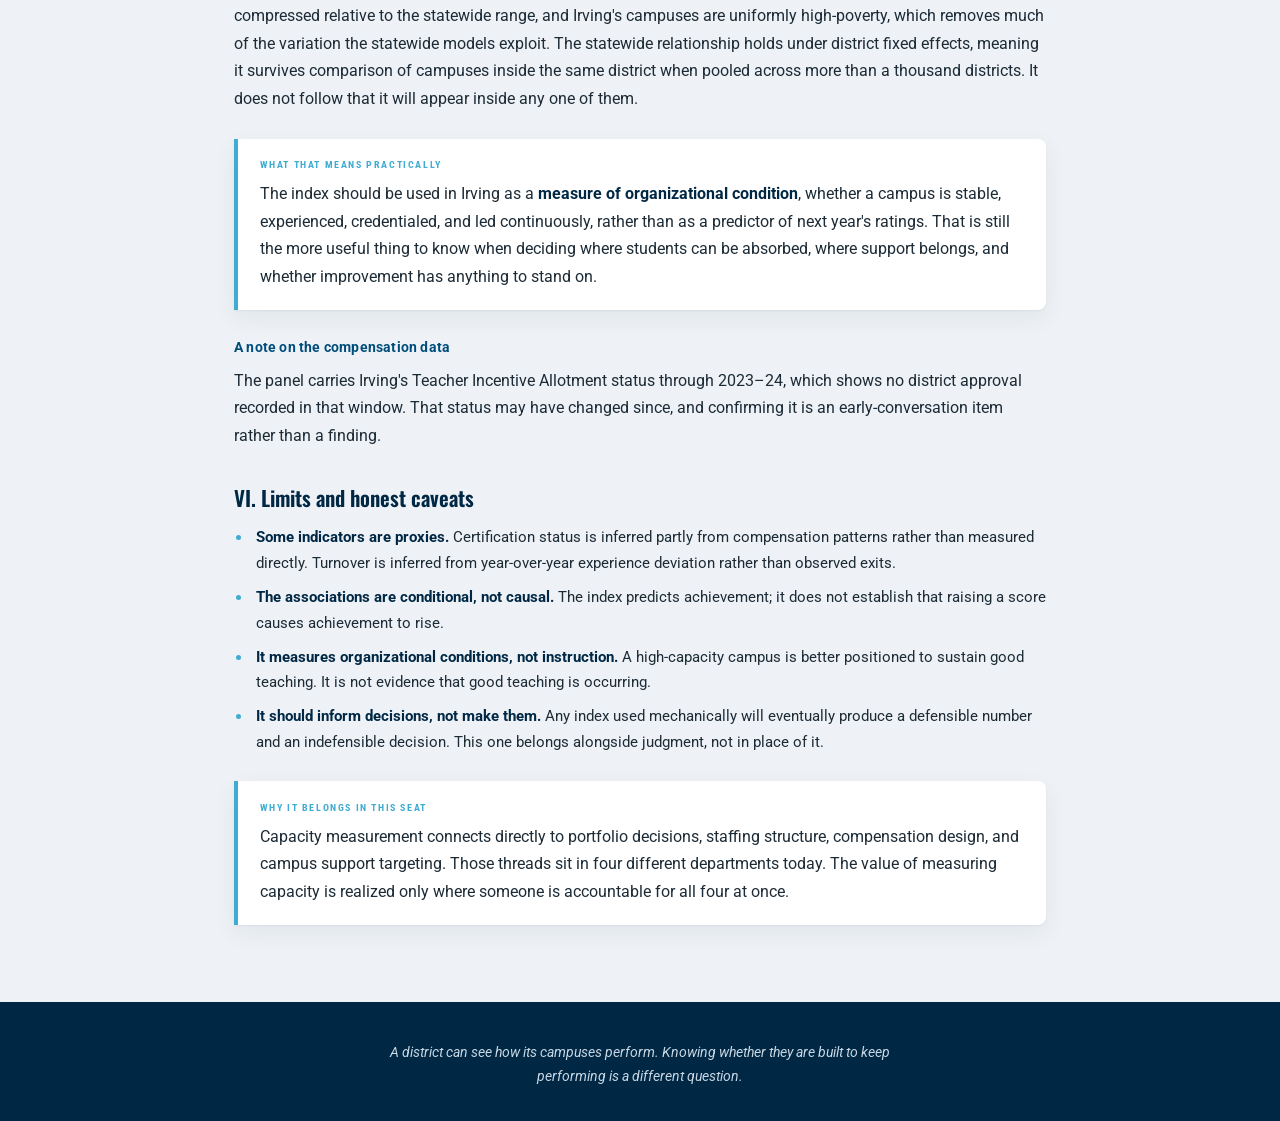
==== commit 7da327a8: "Add files via upload" ====
--- a/capacity-measurement.html
+++ b/capacity-measurement.html
@@ -49,9 +49,31 @@
 .evid-c{background:var(--navy-deep);border-radius:8px;padding:1rem;text-align:center}
 .evid-n{font-family:var(--disp);font-weight:600;font-size:21px;color:var(--blue);line-height:1.1;margin-bottom:.3rem}
 .evid-l{font-size:11px;color:#a8c4d6;line-height:1.4}
+
+/* document pages: nav, hero, and body all share one measure so the page
+   reads as a single column instead of narrow text inside a wide frame.
+   Duplicated here so layout holds even if the shared stylesheet is cached. */
+.doc-page .wrap{max-width:860px}
+.doc-page .nav-in{max-width:860px}
+.doc-page .prose{max-width:none}
+.doc-page .prose p{font-size:15.5px;line-height:1.78}
+.doc-page .prose li{font-size:15px;line-height:1.72}
+.doc-page .prose p.lede{font-size:17px;line-height:1.7}
+.doc-page .hero h1{max-width:none}
+.doc-page .hero-sub{max-width:none}
+@media(max-width:900px){
+  .anat-g{grid-template-columns:repeat(3,1fr)}
+  .lvl{grid-template-columns:repeat(3,1fr)}
+  .comp{grid-template-columns:repeat(2,1fr)}
+  .cyc,.tl,.evid,.bands{grid-template-columns:repeat(2,1fr)}
+}
+@media(max-width:600px){
+  .anat-g,.lvl,.comp,.cyc,.tl,.evid,.bands{grid-template-columns:1fr}
+  .lane,.ind{grid-template-columns:1fr}
+}
 </style>
 </head>
-<body>
+<body class="doc-page">
 <a class="skip" href="#main">Skip to content</a>
 
 <nav class="nav">
@@ -85,7 +107,7 @@
 
 <main id="main">
 
-<section class="sec">
+<section class="sec doc">
   <div class="wrap">
     <a class="backlink" href="index.html">← Back to overview</a>
 
--- a/assets/css/style.css
+++ b/assets/css/style.css
@@ -123,7 +123,7 @@
 .principle p{font-size:12.5px;color:var(--ink-soft);line-height:1.6}
 
 /* ---------- PROSE (deep dives) ---------- */
-.prose{max-width:70ch}
+.prose{max-width:none}
 .prose p{font-size:15.5px;line-height:1.78;color:var(--ink);margin-bottom:1.15rem}
 .prose p.lede{font-size:17px;color:var(--ink-soft);line-height:1.72}
 .prose h3{font-family:var(--disp);font-weight:600;font-size:21px;color:var(--navy-deep);margin:2.2rem 0 .85rem;line-height:1.25}
@@ -207,3 +207,28 @@
   .nav,.foot-conf{display:none}
   .hero{background:var(--navy-deep)}
 }
+
+
+/* ---------- DOCUMENT PAGES ----------
+   Deep dives share one measure across nav, hero, and body so the page reads
+   as a single column rather than narrow text inside a wide frame. */
+.doc-page .wrap{max-width:860px}
+.doc-page .nav-in{max-width:860px}
+.doc-page .prose{max-width:none}
+.doc-page .prose p{font-size:15.5px;line-height:1.78}
+.doc-page .prose li{font-size:15px;line-height:1.72}
+.doc-page .prose p.lede{font-size:17px;line-height:1.7}
+.doc-page .hero h1{max-width:none}
+.doc-page .hero-sub{max-width:none}
+
+/* dense multi-column components collapse before they get cramped */
+@media(max-width:900px){
+  .anat-g{grid-template-columns:repeat(3,1fr)}
+  .lvl{grid-template-columns:repeat(3,1fr)}
+  .comp{grid-template-columns:repeat(2,1fr)}
+  .cyc,.tl,.evid,.bands{grid-template-columns:repeat(2,1fr)}
+}
+@media(max-width:600px){
+  .anat-g,.lvl,.comp,.cyc,.tl,.evid,.bands{grid-template-columns:1fr}
+  .lane,.ind{grid-template-columns:1fr}
+}
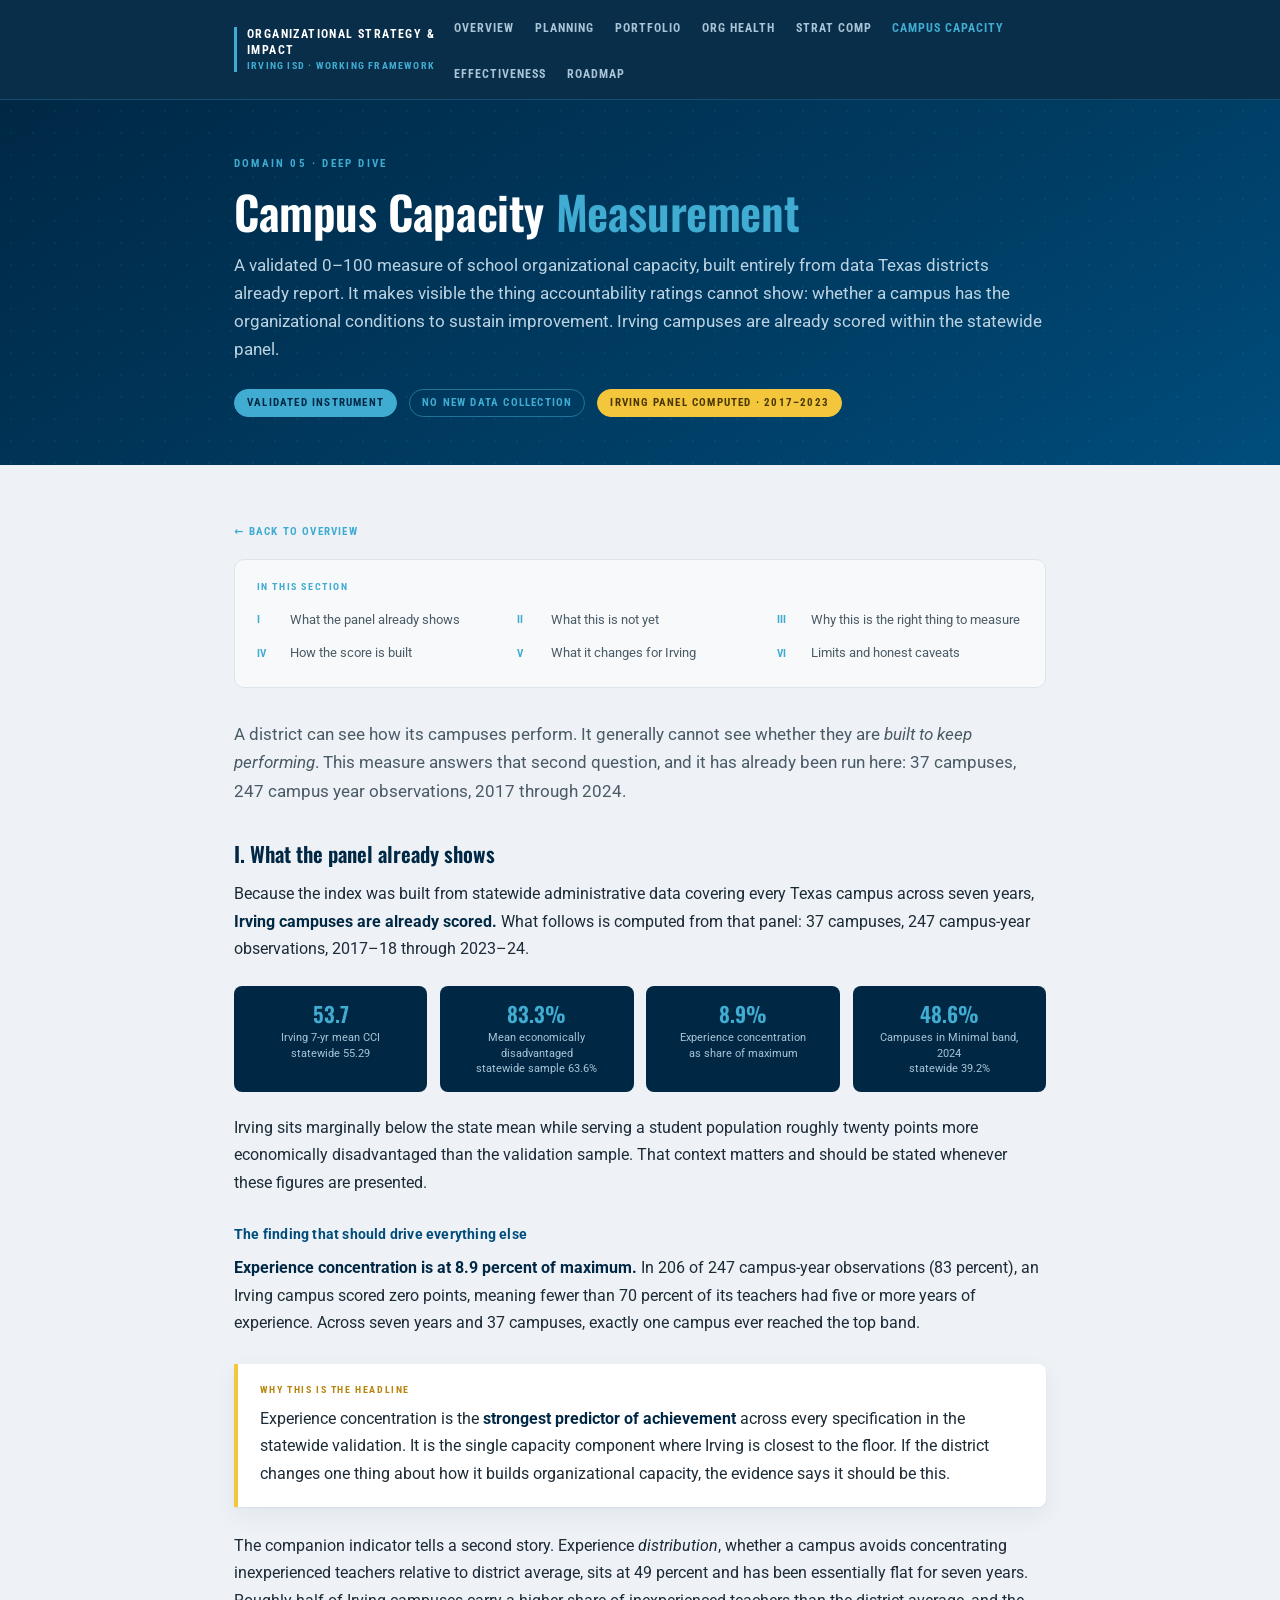
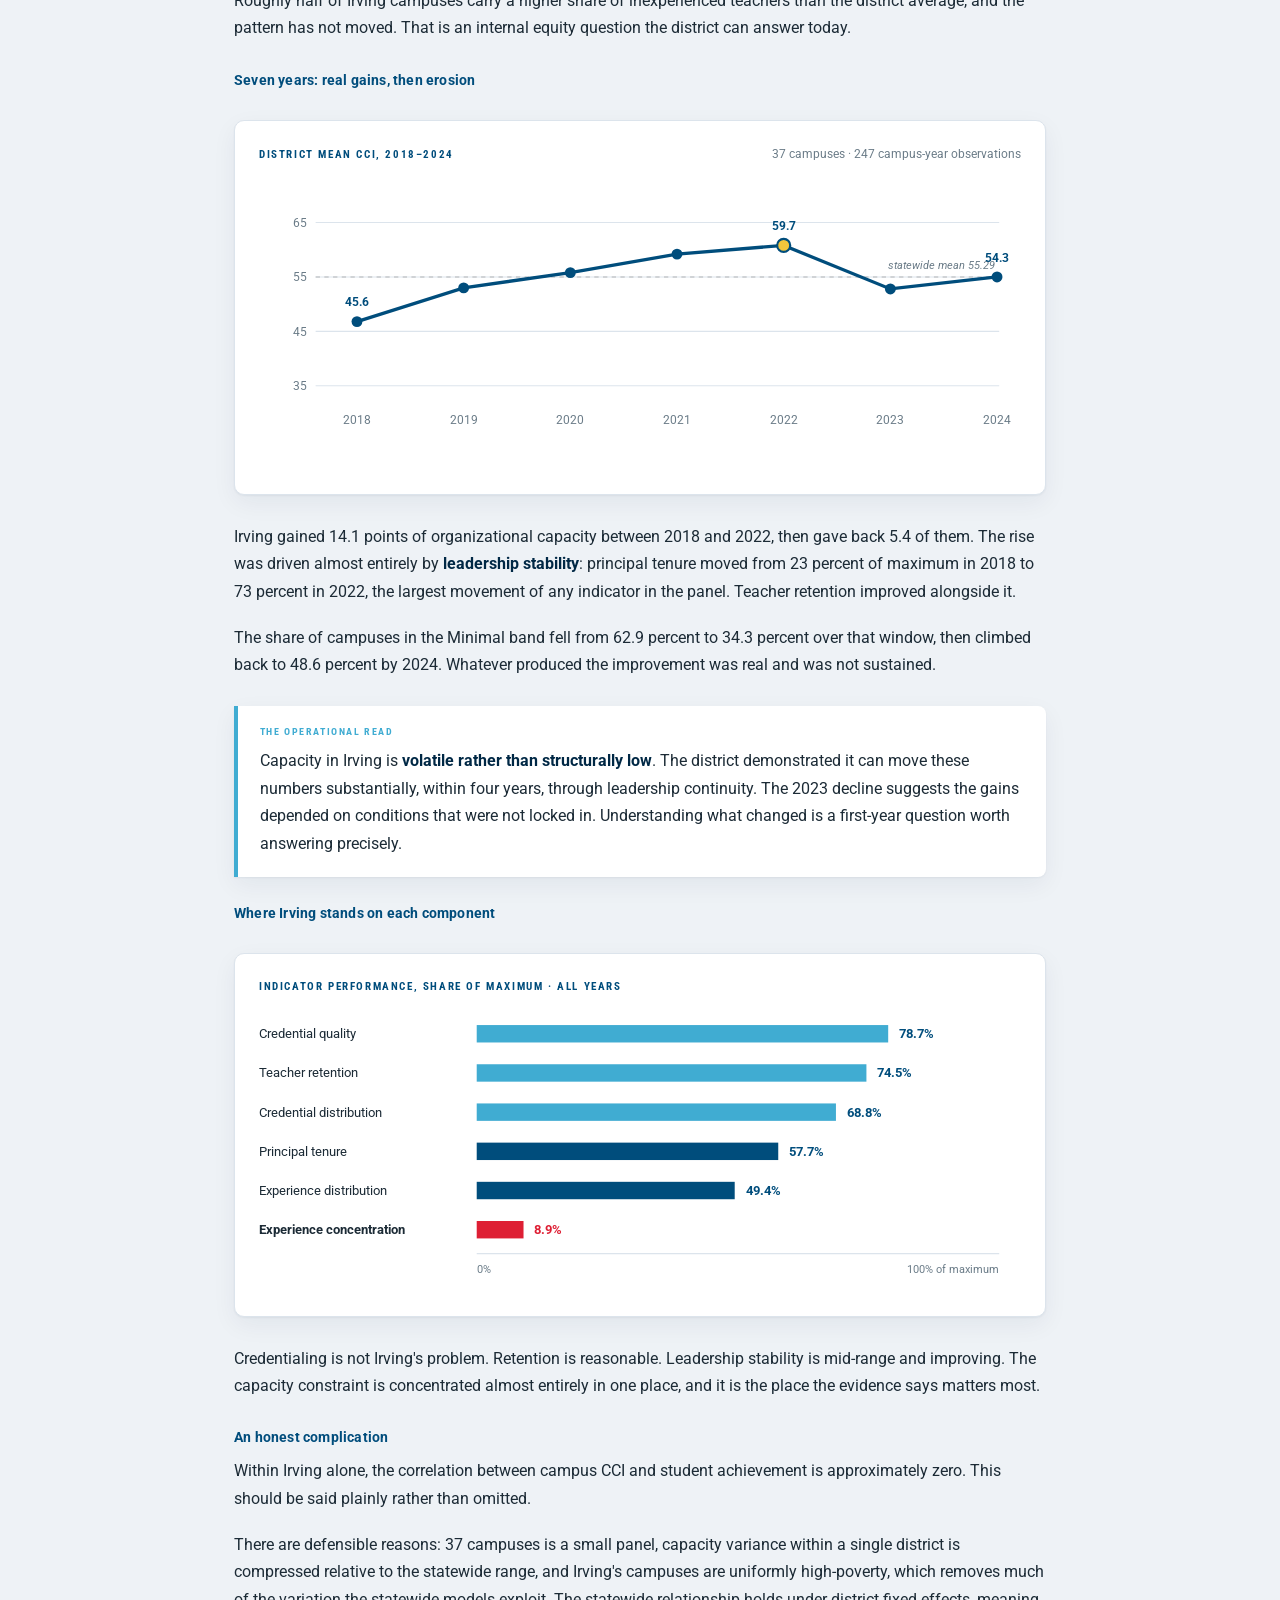
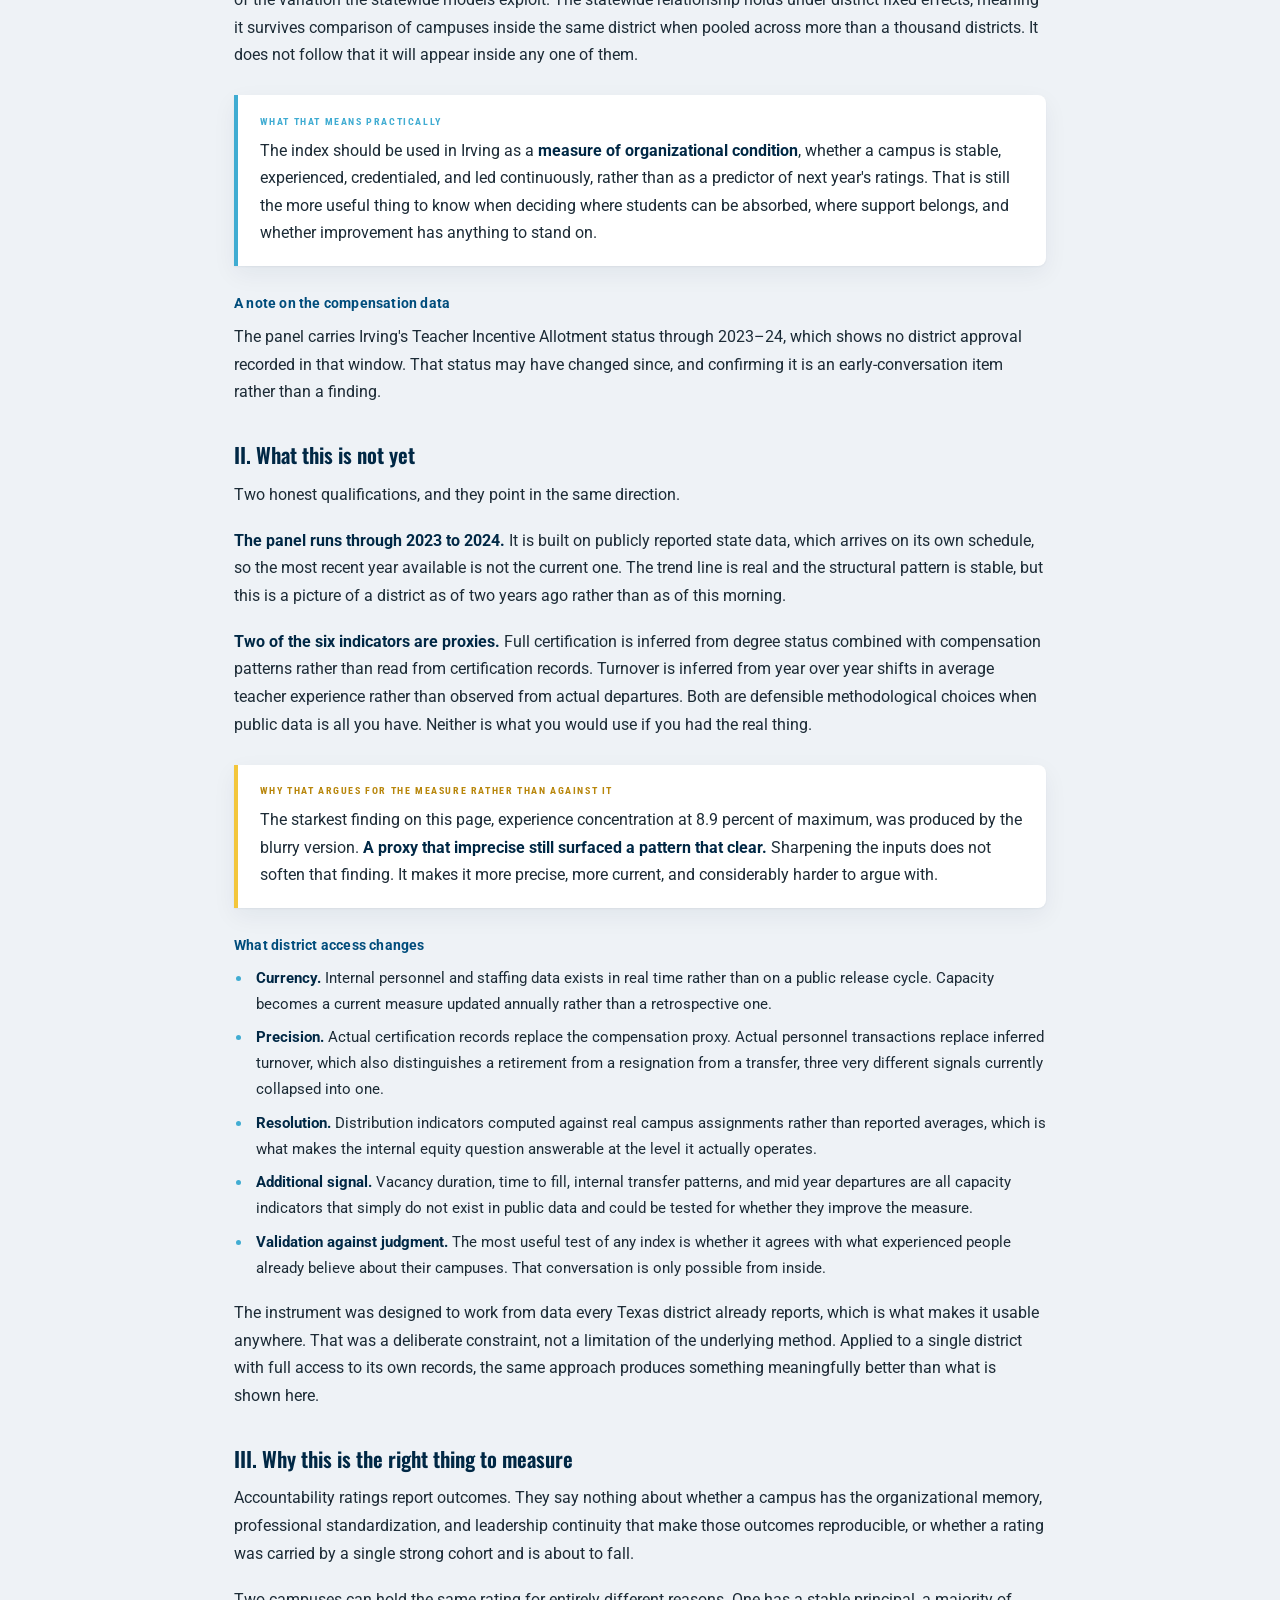
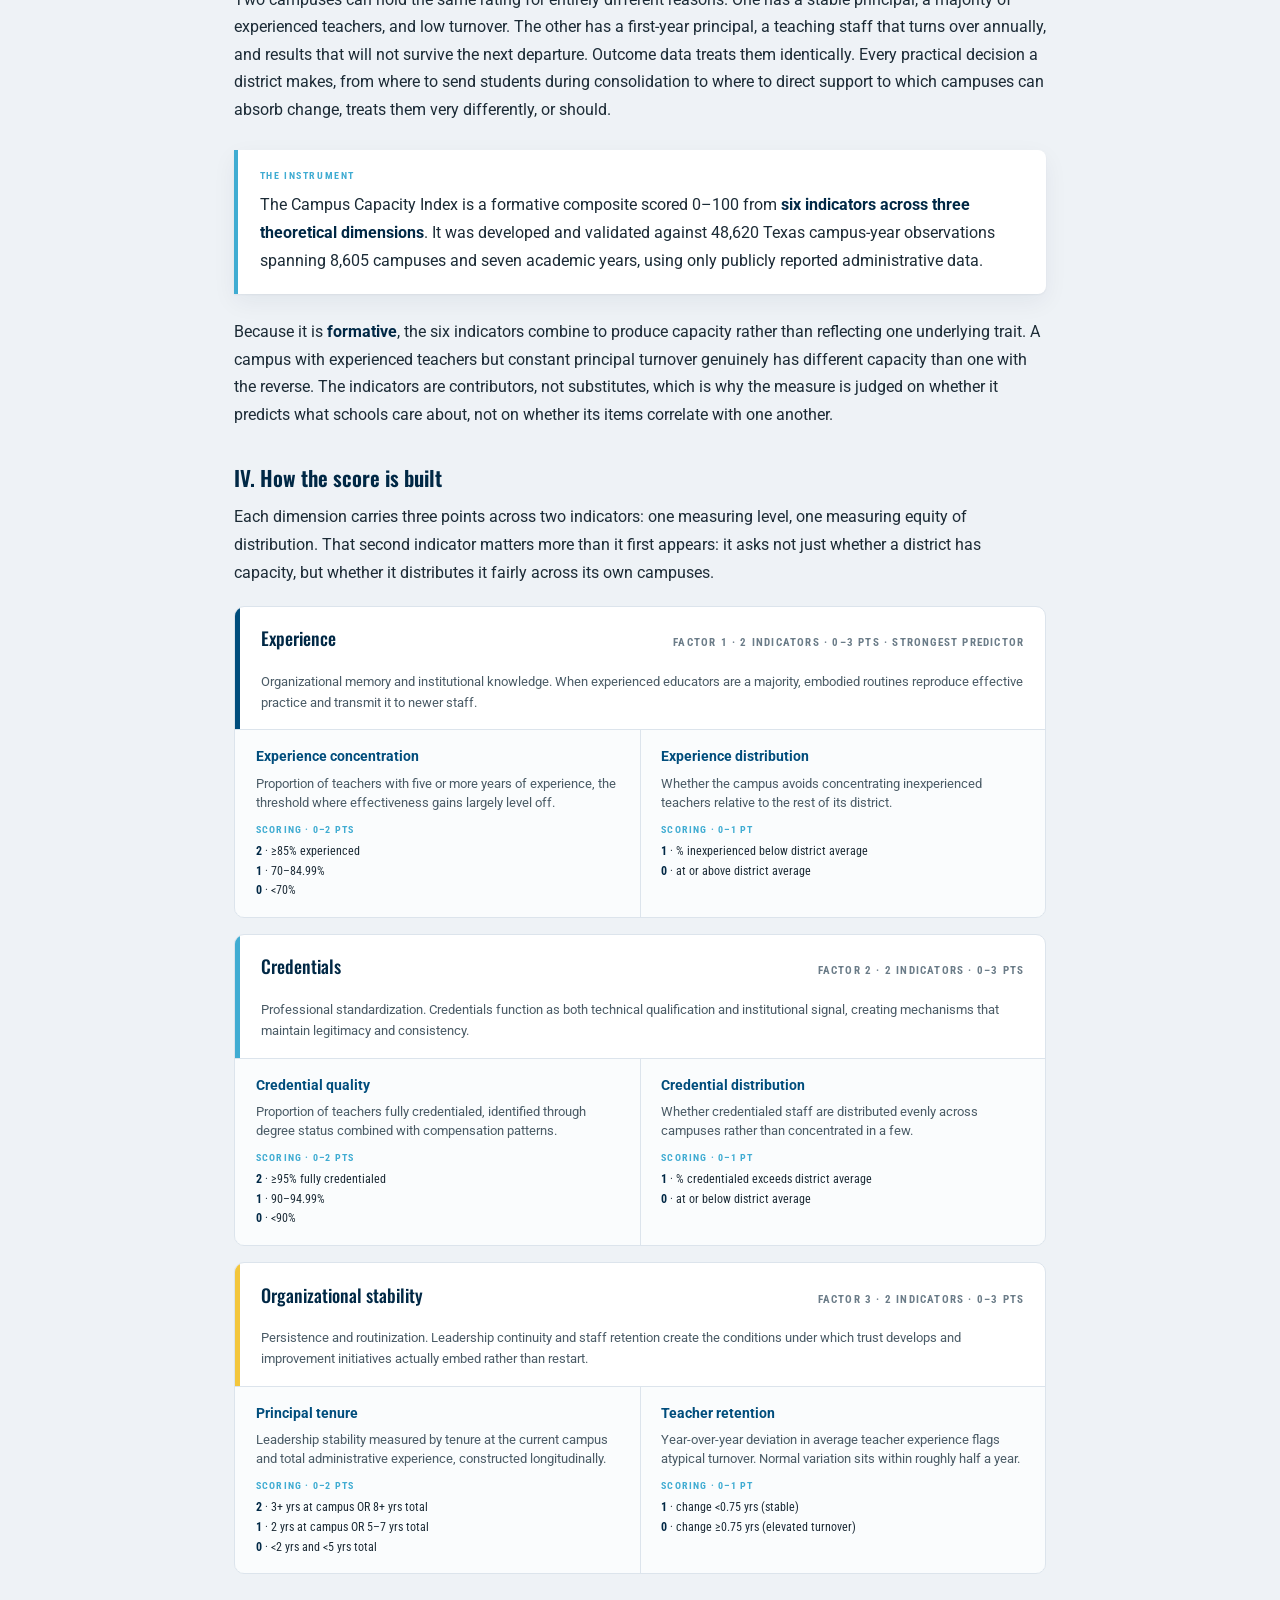
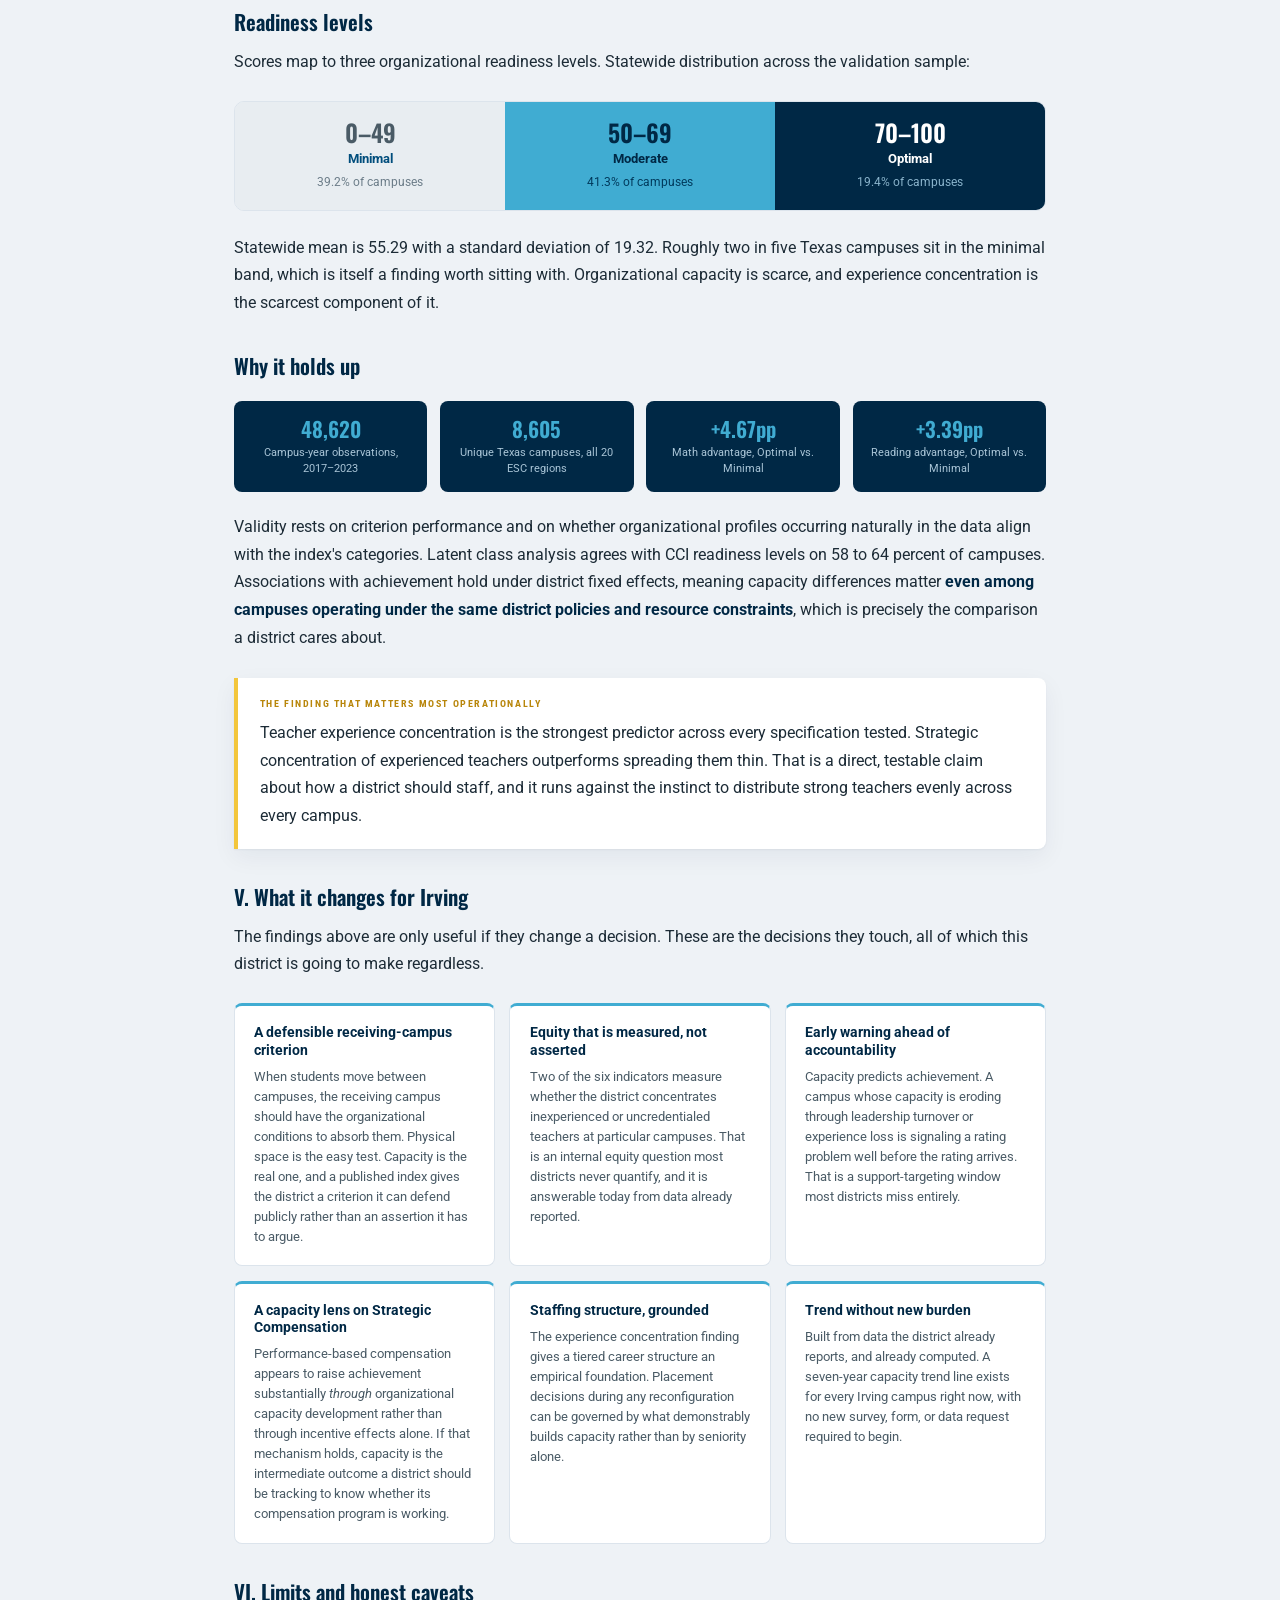
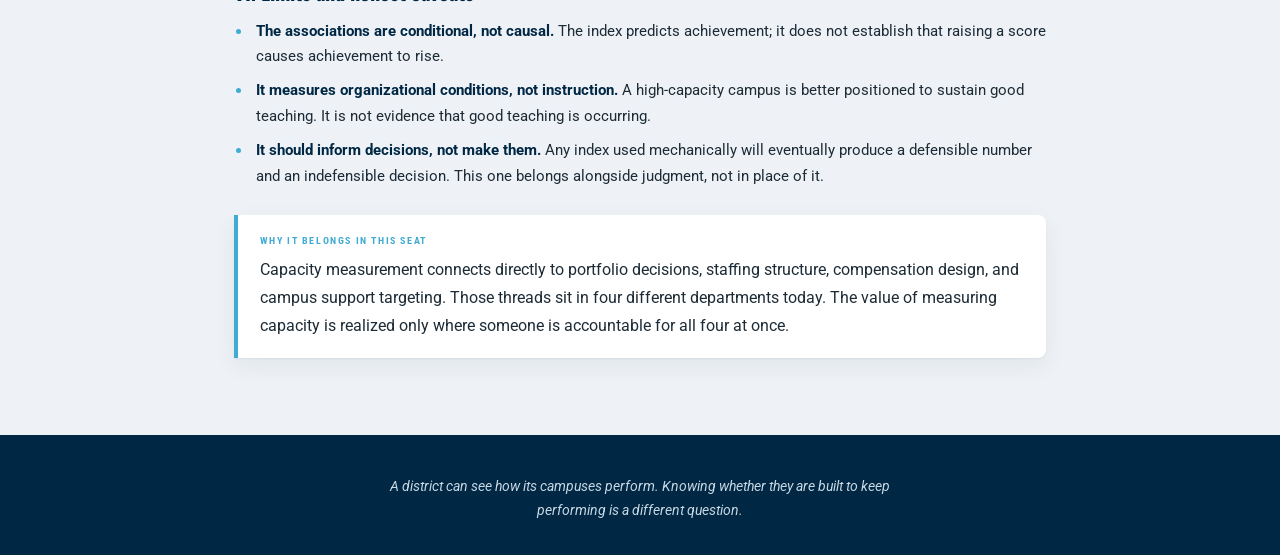
==== commit 6d58e734: "Revise capacity measurement report content and structure Updated the content and structure of the ca" ====
--- a/capacity-measurement.html
+++ b/capacity-measurement.html
@@ -53,8 +53,7 @@
 /* document pages: nav, hero, and body all share one measure so the page
    reads as a single column instead of narrow text inside a wide frame.
    Duplicated here so layout holds even if the shared stylesheet is cached. */
-.doc-page .wrap{max-width:860px}
-.doc-page .nav-in{max-width:860px}
+:root{--wrap:860px}
 .doc-page .prose{max-width:none}
 .doc-page .prose p{font-size:15.5px;line-height:1.78}
 .doc-page .prose li{font-size:15px;line-height:1.72}
@@ -114,149 +113,19 @@
     <div class="toc">
       <div class="toc-k">In this section</div>
       <ol>
-        <li><a href="#why">The gap this fills</a></li>
-        <li><a href="#construction">How the index is built</a></li>
-        <li><a href="#bands">Readiness levels</a></li>
-        <li><a href="#evidence">Validation evidence</a></li>
-        <li><a href="#irving">What it would do for Irving</a></li>
+        <li><a href="#findings">What the panel already shows</a></li>
+        <li><a href="#ceiling">What this is not yet</a></li>
+        <li><a href="#why">Why this is the right thing to measure</a></li>
+        <li><a href="#construction">How the score is built</a></li>
+        <li><a href="#irving">What it changes for Irving</a></li>
         <li><a href="#limits">Limits and honest caveats</a></li>
       </ol>
     </div>
 
     <div class="prose">
-      <p class="lede">A district can see how its campuses perform. It generally cannot see whether they are <em>built to keep performing</em>. Accountability ratings report outcomes. They say nothing about whether a campus has the organizational memory, professional standardization, and leadership continuity that make those outcomes reproducible, or whether a rating was carried by a single strong cohort and is about to fall.</p>
-
-      <h3 id="why">I. The gap this fills</h3>
-
-      <p>Two campuses can hold the same rating for entirely different reasons. One has a stable principal, a majority of experienced teachers, and low turnover. The other has a first-year principal, a teaching staff that turns over annually, and results that will not survive the next departure. Outcome data treats them identically. Every practical decision a district makes, from where to send students during consolidation to where to direct support to which campuses can absorb change, treats them very differently, or should.</p>
-
-      <div class="callout">
-        <div class="k">The instrument</div>
-        <p>The Campus Capacity Index is a formative composite scored 0–100 from <strong>six indicators across three theoretical dimensions</strong>. It was developed and validated against 48,620 Texas campus-year observations spanning 8,605 campuses and seven academic years, using only publicly reported administrative data.</p>
-      </div>
-
-      <p>Because it is <strong>formative</strong>, the six indicators combine to produce capacity rather than reflecting one underlying trait. A campus with experienced teachers but constant principal turnover genuinely has different capacity than one with the reverse. The indicators are contributors, not substitutes, which is why the measure is judged on whether it predicts what schools care about, not on whether its items correlate with one another.</p>
-
-      <h3 id="construction">II. How the index is built</h3>
-      <p>Each dimension carries three points across two indicators: one measuring level, one measuring equity of distribution. That second indicator matters more than it first appears: it asks not just whether a district has capacity, but whether it distributes it fairly across its own campuses.</p>
-    </div>
-
-    <div class="dim f1">
-      <div class="dim-h"><h4>Experience</h4><span class="pts">Factor 1 · 2 indicators · 0–3 pts · strongest predictor</span></div>
-      <div class="dim-note">Organizational memory and institutional knowledge. When experienced educators are a majority, embodied routines reproduce effective practice and transmit it to newer staff.</div>
-      <div class="ind">
-        <div class="ind-c">
-          <h5>Experience concentration</h5>
-          <p>Proportion of teachers with five or more years of experience, the threshold where effectiveness gains largely level off.</p>
-          <div class="score"><span class="score-k">Scoring · 0–2 pts</span><b>2</b> · ≥85% experienced<br><b>1</b> · 70–84.99%<br><b>0</b> · &lt;70%</div>
-        </div>
-        <div class="ind-c">
-          <h5>Experience distribution</h5>
-          <p>Whether the campus avoids concentrating inexperienced teachers relative to the rest of its district.</p>
-          <div class="score"><span class="score-k">Scoring · 0–1 pt</span><b>1</b> · % inexperienced below district average<br><b>0</b> · at or above district average</div>
-        </div>
-      </div>
-    </div>
-
-    <div class="dim f2">
-      <div class="dim-h"><h4>Credentials</h4><span class="pts">Factor 2 · 2 indicators · 0–3 pts</span></div>
-      <div class="dim-note">Professional standardization. Credentials function as both technical qualification and institutional signal, creating mechanisms that maintain legitimacy and consistency.</div>
-      <div class="ind">
-        <div class="ind-c">
-          <h5>Credential quality</h5>
-          <p>Proportion of teachers fully credentialed, identified through degree status combined with compensation patterns.</p>
-          <div class="score"><span class="score-k">Scoring · 0–2 pts</span><b>2</b> · ≥95% fully credentialed<br><b>1</b> · 90–94.99%<br><b>0</b> · &lt;90%</div>
-        </div>
-        <div class="ind-c">
-          <h5>Credential distribution</h5>
-          <p>Whether credentialed staff are distributed evenly across campuses rather than concentrated in a few.</p>
-          <div class="score"><span class="score-k">Scoring · 0–1 pt</span><b>1</b> · % credentialed exceeds district average<br><b>0</b> · at or below district average</div>
-        </div>
-      </div>
-    </div>
-
-    <div class="dim f3">
-      <div class="dim-h"><h4>Organizational stability</h4><span class="pts">Factor 3 · 2 indicators · 0–3 pts</span></div>
-      <div class="dim-note">Persistence and routinization. Leadership continuity and staff retention create the conditions under which trust develops and improvement initiatives actually embed rather than restart.</div>
-      <div class="ind">
-        <div class="ind-c">
-          <h5>Principal tenure</h5>
-          <p>Leadership stability measured by tenure at the current campus and total administrative experience, constructed longitudinally.</p>
-          <div class="score"><span class="score-k">Scoring · 0–2 pts</span><b>2</b> · 3+ yrs at campus OR 8+ yrs total<br><b>1</b> · 2 yrs at campus OR 5–7 yrs total<br><b>0</b> · &lt;2 yrs and &lt;5 yrs total</div>
-        </div>
-        <div class="ind-c">
-          <h5>Teacher retention</h5>
-          <p>Year-over-year deviation in average teacher experience flags atypical turnover. Normal variation sits within roughly half a year.</p>
-          <div class="score"><span class="score-k">Scoring · 0–1 pt</span><b>1</b> · change &lt;0.75 yrs (stable)<br><b>0</b> · change ≥0.75 yrs (elevated turnover)</div>
-        </div>
-      </div>
-    </div>
-
-    <div class="prose">
-      <h3 id="bands">III. Readiness levels</h3>
-      <p>Scores map to three organizational readiness levels. Statewide distribution across the validation sample:</p>
-    </div>
-
-    <div class="bands">
-      <div class="band-c b1"><div class="rng">0–49</div><div class="nm">Minimal</div><div class="pct">39.2% of campuses</div></div>
-      <div class="band-c b2"><div class="rng">50–69</div><div class="nm">Moderate</div><div class="pct">41.3% of campuses</div></div>
-      <div class="band-c b3"><div class="rng">70–100</div><div class="nm">Optimal</div><div class="pct">19.4% of campuses</div></div>
-    </div>
-
-    <div class="prose">
-      <p>Statewide mean is 55.29 with a standard deviation of 19.32. Roughly two in five Texas campuses sit in the minimal band, which is itself a finding worth sitting with. Organizational capacity is scarce, and experience concentration is the scarcest component of it.</p>
-
-      <h3 id="evidence">IV. Validation evidence</h3>
-    </div>
-
-    <div class="evid">
-      <div class="evid-c"><div class="evid-n">48,620</div><div class="evid-l">Campus-year observations, 2017–2023</div></div>
-      <div class="evid-c"><div class="evid-n">8,605</div><div class="evid-l">Unique Texas campuses, all 20 ESC regions</div></div>
-      <div class="evid-c"><div class="evid-n">+4.67pp</div><div class="evid-l">Math advantage, Optimal vs. Minimal</div></div>
-      <div class="evid-c"><div class="evid-n">+3.39pp</div><div class="evid-l">Reading advantage, Optimal vs. Minimal</div></div>
-    </div>
-
-    <div class="prose">
-      <p>Validity rests on criterion performance and on whether organizational profiles occurring naturally in the data align with the index's categories. Latent class analysis agrees with CCI readiness levels on 58 to 64 percent of campuses. Associations with achievement hold under district fixed effects, meaning capacity differences matter <strong>even among campuses operating under the same district policies and resource constraints</strong>, which is precisely the comparison a district cares about.</p>
-
-      <div class="callout gold">
-        <div class="k">The finding that matters most operationally</div>
-        <p>Teacher experience concentration is the strongest predictor across every specification tested. Strategic concentration of experienced teachers outperforms spreading them thin. That is a direct, testable claim about how a district should staff, and it runs against the instinct to distribute strong teachers evenly across every campus.</p>
-      </div>
-
-      <h3 id="irving">V. What it would do for Irving</h3>
-      <p>The index is not an academic exercise here. It produces criteria for decisions this district is going to make regardless.</p>
-    </div>
-
-    <div class="use">
-      <div class="use-c">
-        <h5>A defensible receiving-campus criterion</h5>
-        <p>When students move between campuses, the receiving campus should have the organizational conditions to absorb them. Physical space is the easy test. Capacity is the real one, and a published index gives the district a criterion it can defend publicly rather than an assertion it has to argue.</p>
-      </div>
-      <div class="use-c">
-        <h5>Equity that is measured, not asserted</h5>
-        <p>Two of the six indicators measure whether the district concentrates inexperienced or uncredentialed teachers at particular campuses. That is an internal equity question most districts never quantify, and it is answerable today from data already reported.</p>
-      </div>
-      <div class="use-c">
-        <h5>Early warning ahead of accountability</h5>
-        <p>Capacity predicts achievement. A campus whose capacity is eroding through leadership turnover or experience loss is signaling a rating problem well before the rating arrives. That is a support-targeting window most districts miss entirely.</p>
-      </div>
-      <div class="use-c">
-        <h5>A capacity lens on Strategic Compensation</h5>
-        <p>Performance-based compensation appears to raise achievement substantially <em>through</em> organizational capacity development rather than through incentive effects alone. If that mechanism holds, capacity is the intermediate outcome a district should be tracking to know whether its compensation program is working.</p>
-      </div>
-      <div class="use-c">
-        <h5>Staffing structure, grounded</h5>
-        <p>The experience concentration finding gives a tiered career structure an empirical foundation. Placement decisions during any reconfiguration can be governed by what demonstrably builds capacity rather than by seniority alone.</p>
-      </div>
-      <div class="use-c">
-        <h5>Trend without new burden</h5>
-        <p>Built from data the district already reports, and already computed. A seven-year capacity trend line exists for every Irving campus right now, with no new survey, form, or data request required to begin.</p>
-      </div>
-    </div>
-
-    <div class="prose">
-      <h4>Irving is already in the panel</h4>
+      <p class="lede">A district can see how its campuses perform. It generally cannot see whether they are <em>built to keep performing</em>. This measure answers that second question, and it has already been run here: 37 campuses, 247 campus year observations, 2017 through 2024.</p>
+
+      <h3 id="findings">I. What the panel already shows</h3>
       <p>Because the index was built from statewide administrative data covering every Texas campus across seven years, <strong>Irving campuses are already scored.</strong> What follows is computed from that panel: 37 campuses, 247 campus-year observations, 2017–18 through 2023–24.</p>
     </div>
 
@@ -371,9 +240,165 @@
       <h4>A note on the compensation data</h4>
       <p>The panel carries Irving's Teacher Incentive Allotment status through 2023–24, which shows no district approval recorded in that window. That status may have changed since, and confirming it is an early-conversation item rather than a finding.</p>
 
+      <h3 id="ceiling">II. What this is not yet</h3>
+
+      <p>Two honest qualifications, and they point in the same direction.</p>
+
+      <p><strong>The panel runs through 2023 to 2024.</strong> It is built on publicly reported state data, which arrives on its own schedule, so the most recent year available is not the current one. The trend line is real and the structural pattern is stable, but this is a picture of a district as of two years ago rather than as of this morning.</p>
+
+      <p><strong>Two of the six indicators are proxies.</strong> Full certification is inferred from degree status combined with compensation patterns rather than read from certification records. Turnover is inferred from year over year shifts in average teacher experience rather than observed from actual departures. Both are defensible methodological choices when public data is all you have. Neither is what you would use if you had the real thing.</p>
+
+      <div class="callout gold">
+        <div class="k">Why that argues for the measure rather than against it</div>
+        <p>The starkest finding on this page, experience concentration at 8.9 percent of maximum, was produced by the blurry version. <strong>A proxy that imprecise still surfaced a pattern that clear.</strong> Sharpening the inputs does not soften that finding. It makes it more precise, more current, and considerably harder to argue with.</p>
+      </div>
+
+      <h4>What district access changes</h4>
+
+      <ul>
+        <li><strong>Currency.</strong> Internal personnel and staffing data exists in real time rather than on a public release cycle. Capacity becomes a current measure updated annually rather than a retrospective one.</li>
+        <li><strong>Precision.</strong> Actual certification records replace the compensation proxy. Actual personnel transactions replace inferred turnover, which also distinguishes a retirement from a resignation from a transfer, three very different signals currently collapsed into one.</li>
+        <li><strong>Resolution.</strong> Distribution indicators computed against real campus assignments rather than reported averages, which is what makes the internal equity question answerable at the level it actually operates.</li>
+        <li><strong>Additional signal.</strong> Vacancy duration, time to fill, internal transfer patterns, and mid year departures are all capacity indicators that simply do not exist in public data and could be tested for whether they improve the measure.</li>
+        <li><strong>Validation against judgment.</strong> The most useful test of any index is whether it agrees with what experienced people already believe about their campuses. That conversation is only possible from inside.</li>
+      </ul>
+
+      <p>The instrument was designed to work from data every Texas district already reports, which is what makes it usable anywhere. That was a deliberate constraint, not a limitation of the underlying method. Applied to a single district with full access to its own records, the same approach produces something meaningfully better than what is shown here.</p>
+
+      <h3 id="why">III. Why this is the right thing to measure</h3>
+
+      <p>Accountability ratings report outcomes. They say nothing about whether a campus has the organizational memory, professional standardization, and leadership continuity that make those outcomes reproducible, or whether a rating was carried by a single strong cohort and is about to fall.</p>
+
+      <p>Two campuses can hold the same rating for entirely different reasons. One has a stable principal, a majority of experienced teachers, and low turnover. The other has a first-year principal, a teaching staff that turns over annually, and results that will not survive the next departure. Outcome data treats them identically. Every practical decision a district makes, from where to send students during consolidation to where to direct support to which campuses can absorb change, treats them very differently, or should.</p>
+
+      <div class="callout">
+        <div class="k">The instrument</div>
+        <p>The Campus Capacity Index is a formative composite scored 0–100 from <strong>six indicators across three theoretical dimensions</strong>. It was developed and validated against 48,620 Texas campus-year observations spanning 8,605 campuses and seven academic years, using only publicly reported administrative data.</p>
+      </div>
+
+      <p>Because it is <strong>formative</strong>, the six indicators combine to produce capacity rather than reflecting one underlying trait. A campus with experienced teachers but constant principal turnover genuinely has different capacity than one with the reverse. The indicators are contributors, not substitutes, which is why the measure is judged on whether it predicts what schools care about, not on whether its items correlate with one another.</p>
+
+      <h3 id="construction">IV. How the score is built</h3>
+      <p>Each dimension carries three points across two indicators: one measuring level, one measuring equity of distribution. That second indicator matters more than it first appears: it asks not just whether a district has capacity, but whether it distributes it fairly across its own campuses.</p>
+    </div>
+
+    <div class="dim f1">
+      <div class="dim-h"><h4>Experience</h4><span class="pts">Factor 1 · 2 indicators · 0–3 pts · strongest predictor</span></div>
+      <div class="dim-note">Organizational memory and institutional knowledge. When experienced educators are a majority, embodied routines reproduce effective practice and transmit it to newer staff.</div>
+      <div class="ind">
+        <div class="ind-c">
+          <h5>Experience concentration</h5>
+          <p>Proportion of teachers with five or more years of experience, the threshold where effectiveness gains largely level off.</p>
+          <div class="score"><span class="score-k">Scoring · 0–2 pts</span><b>2</b> · ≥85% experienced<br><b>1</b> · 70–84.99%<br><b>0</b> · &lt;70%</div>
+        </div>
+        <div class="ind-c">
+          <h5>Experience distribution</h5>
+          <p>Whether the campus avoids concentrating inexperienced teachers relative to the rest of its district.</p>
+          <div class="score"><span class="score-k">Scoring · 0–1 pt</span><b>1</b> · % inexperienced below district average<br><b>0</b> · at or above district average</div>
+        </div>
+      </div>
+    </div>
+
+    <div class="dim f2">
+      <div class="dim-h"><h4>Credentials</h4><span class="pts">Factor 2 · 2 indicators · 0–3 pts</span></div>
+      <div class="dim-note">Professional standardization. Credentials function as both technical qualification and institutional signal, creating mechanisms that maintain legitimacy and consistency.</div>
+      <div class="ind">
+        <div class="ind-c">
+          <h5>Credential quality</h5>
+          <p>Proportion of teachers fully credentialed, identified through degree status combined with compensation patterns.</p>
+          <div class="score"><span class="score-k">Scoring · 0–2 pts</span><b>2</b> · ≥95% fully credentialed<br><b>1</b> · 90–94.99%<br><b>0</b> · &lt;90%</div>
+        </div>
+        <div class="ind-c">
+          <h5>Credential distribution</h5>
+          <p>Whether credentialed staff are distributed evenly across campuses rather than concentrated in a few.</p>
+          <div class="score"><span class="score-k">Scoring · 0–1 pt</span><b>1</b> · % credentialed exceeds district average<br><b>0</b> · at or below district average</div>
+        </div>
+      </div>
+    </div>
+
+    <div class="dim f3">
+      <div class="dim-h"><h4>Organizational stability</h4><span class="pts">Factor 3 · 2 indicators · 0–3 pts</span></div>
+      <div class="dim-note">Persistence and routinization. Leadership continuity and staff retention create the conditions under which trust develops and improvement initiatives actually embed rather than restart.</div>
+      <div class="ind">
+        <div class="ind-c">
+          <h5>Principal tenure</h5>
+          <p>Leadership stability measured by tenure at the current campus and total administrative experience, constructed longitudinally.</p>
+          <div class="score"><span class="score-k">Scoring · 0–2 pts</span><b>2</b> · 3+ yrs at campus OR 8+ yrs total<br><b>1</b> · 2 yrs at campus OR 5–7 yrs total<br><b>0</b> · &lt;2 yrs and &lt;5 yrs total</div>
+        </div>
+        <div class="ind-c">
+          <h5>Teacher retention</h5>
+          <p>Year-over-year deviation in average teacher experience flags atypical turnover. Normal variation sits within roughly half a year.</p>
+          <div class="score"><span class="score-k">Scoring · 0–1 pt</span><b>1</b> · change &lt;0.75 yrs (stable)<br><b>0</b> · change ≥0.75 yrs (elevated turnover)</div>
+        </div>
+      </div>
+    </div>
+
+    <div class="prose">
+      <h3 id="bands">Readiness levels</h3>
+      <p>Scores map to three organizational readiness levels. Statewide distribution across the validation sample:</p>
+    </div>
+
+    <div class="bands">
+      <div class="band-c b1"><div class="rng">0–49</div><div class="nm">Minimal</div><div class="pct">39.2% of campuses</div></div>
+      <div class="band-c b2"><div class="rng">50–69</div><div class="nm">Moderate</div><div class="pct">41.3% of campuses</div></div>
+      <div class="band-c b3"><div class="rng">70–100</div><div class="nm">Optimal</div><div class="pct">19.4% of campuses</div></div>
+    </div>
+
+    <div class="prose">
+      <p>Statewide mean is 55.29 with a standard deviation of 19.32. Roughly two in five Texas campuses sit in the minimal band, which is itself a finding worth sitting with. Organizational capacity is scarce, and experience concentration is the scarcest component of it.</p>
+
+      <h3 id="evidence">Why it holds up</h3>
+    </div>
+
+    <div class="evid">
+      <div class="evid-c"><div class="evid-n">48,620</div><div class="evid-l">Campus-year observations, 2017–2023</div></div>
+      <div class="evid-c"><div class="evid-n">8,605</div><div class="evid-l">Unique Texas campuses, all 20 ESC regions</div></div>
+      <div class="evid-c"><div class="evid-n">+4.67pp</div><div class="evid-l">Math advantage, Optimal vs. Minimal</div></div>
+      <div class="evid-c"><div class="evid-n">+3.39pp</div><div class="evid-l">Reading advantage, Optimal vs. Minimal</div></div>
+    </div>
+
+    <div class="prose">
+      <p>Validity rests on criterion performance and on whether organizational profiles occurring naturally in the data align with the index's categories. Latent class analysis agrees with CCI readiness levels on 58 to 64 percent of campuses. Associations with achievement hold under district fixed effects, meaning capacity differences matter <strong>even among campuses operating under the same district policies and resource constraints</strong>, which is precisely the comparison a district cares about.</p>
+
+      <div class="callout gold">
+        <div class="k">The finding that matters most operationally</div>
+        <p>Teacher experience concentration is the strongest predictor across every specification tested. Strategic concentration of experienced teachers outperforms spreading them thin. That is a direct, testable claim about how a district should staff, and it runs against the instinct to distribute strong teachers evenly across every campus.</p>
+      </div>
+
+      <h3 id="irving">V. What it changes for Irving</h3>
+      <p>The findings above are only useful if they change a decision. These are the decisions they touch, all of which this district is going to make regardless.</p>
+    </div>
+
+    <div class="use">
+      <div class="use-c">
+        <h5>A defensible receiving-campus criterion</h5>
+        <p>When students move between campuses, the receiving campus should have the organizational conditions to absorb them. Physical space is the easy test. Capacity is the real one, and a published index gives the district a criterion it can defend publicly rather than an assertion it has to argue.</p>
+      </div>
+      <div class="use-c">
+        <h5>Equity that is measured, not asserted</h5>
+        <p>Two of the six indicators measure whether the district concentrates inexperienced or uncredentialed teachers at particular campuses. That is an internal equity question most districts never quantify, and it is answerable today from data already reported.</p>
+      </div>
+      <div class="use-c">
+        <h5>Early warning ahead of accountability</h5>
+        <p>Capacity predicts achievement. A campus whose capacity is eroding through leadership turnover or experience loss is signaling a rating problem well before the rating arrives. That is a support-targeting window most districts miss entirely.</p>
+      </div>
+      <div class="use-c">
+        <h5>A capacity lens on Strategic Compensation</h5>
+        <p>Performance-based compensation appears to raise achievement substantially <em>through</em> organizational capacity development rather than through incentive effects alone. If that mechanism holds, capacity is the intermediate outcome a district should be tracking to know whether its compensation program is working.</p>
+      </div>
+      <div class="use-c">
+        <h5>Staffing structure, grounded</h5>
+        <p>The experience concentration finding gives a tiered career structure an empirical foundation. Placement decisions during any reconfiguration can be governed by what demonstrably builds capacity rather than by seniority alone.</p>
+      </div>
+      <div class="use-c">
+        <h5>Trend without new burden</h5>
+        <p>Built from data the district already reports, and already computed. A seven-year capacity trend line exists for every Irving campus right now, with no new survey, form, or data request required to begin.</p>
+      </div>
+    </div>
+
+    <div class="prose">
       <h3 id="limits">VI. Limits and honest caveats</h3>
       <ul>
-        <li><strong>Some indicators are proxies.</strong> Certification status is inferred partly from compensation patterns rather than measured directly. Turnover is inferred from year-over-year experience deviation rather than observed exits.</li>
         <li><strong>The associations are conditional, not causal.</strong> The index predicts achievement; it does not establish that raising a score causes achievement to rise.</li>
         <li><strong>It measures organizational conditions, not instruction.</strong> A high-capacity campus is better positioned to sustain good teaching. It is not evidence that good teaching is occurring.</li>
         <li><strong>It should inform decisions, not make them.</strong> Any index used mechanically will eventually produce a defensible number and an indefensible decision. This one belongs alongside judgment, not in place of it.</li>
--- a/assets/css/style.css
+++ b/assets/css/style.css
@@ -24,7 +24,7 @@
   --cond:'Roboto Condensed',var(--sans);
   --disp:'Oswald',var(--cond);
 
-  --wrap:1080px;
+  --wrap:860px;
   --r:10px;
   --shadow:0 1px 2px rgba(0,40,69,.05),0 8px 24px rgba(0,40,69,.06);
 }
@@ -210,10 +210,7 @@
 
 
 /* ---------- DOCUMENT PAGES ----------
-   Deep dives share one measure across nav, hero, and body so the page reads
-   as a single column rather than narrow text inside a wide frame. */
-.doc-page .wrap{max-width:860px}
-.doc-page .nav-in{max-width:860px}
+   Width is global (--wrap). These rules only tune reading type on deep dives. */
 .doc-page .prose{max-width:none}
 .doc-page .prose p{font-size:15.5px;line-height:1.78}
 .doc-page .prose li{font-size:15px;line-height:1.72}
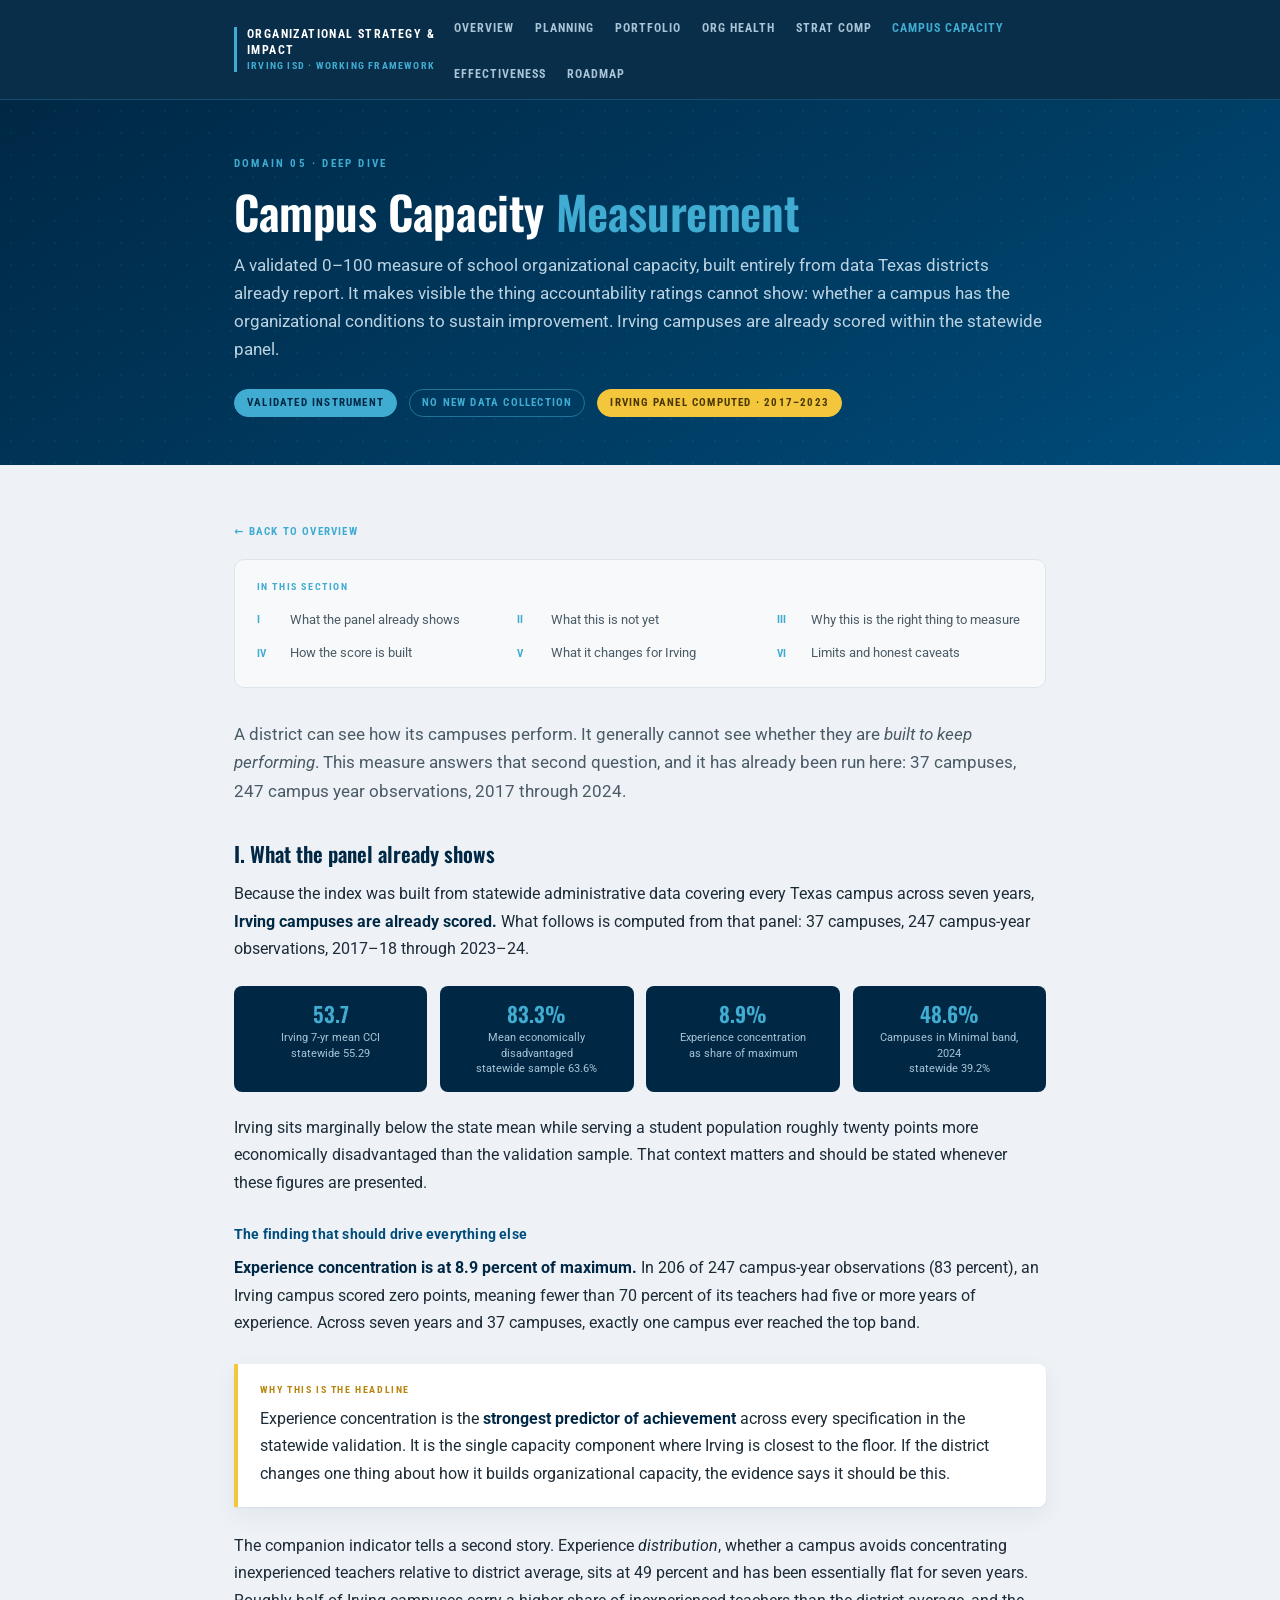
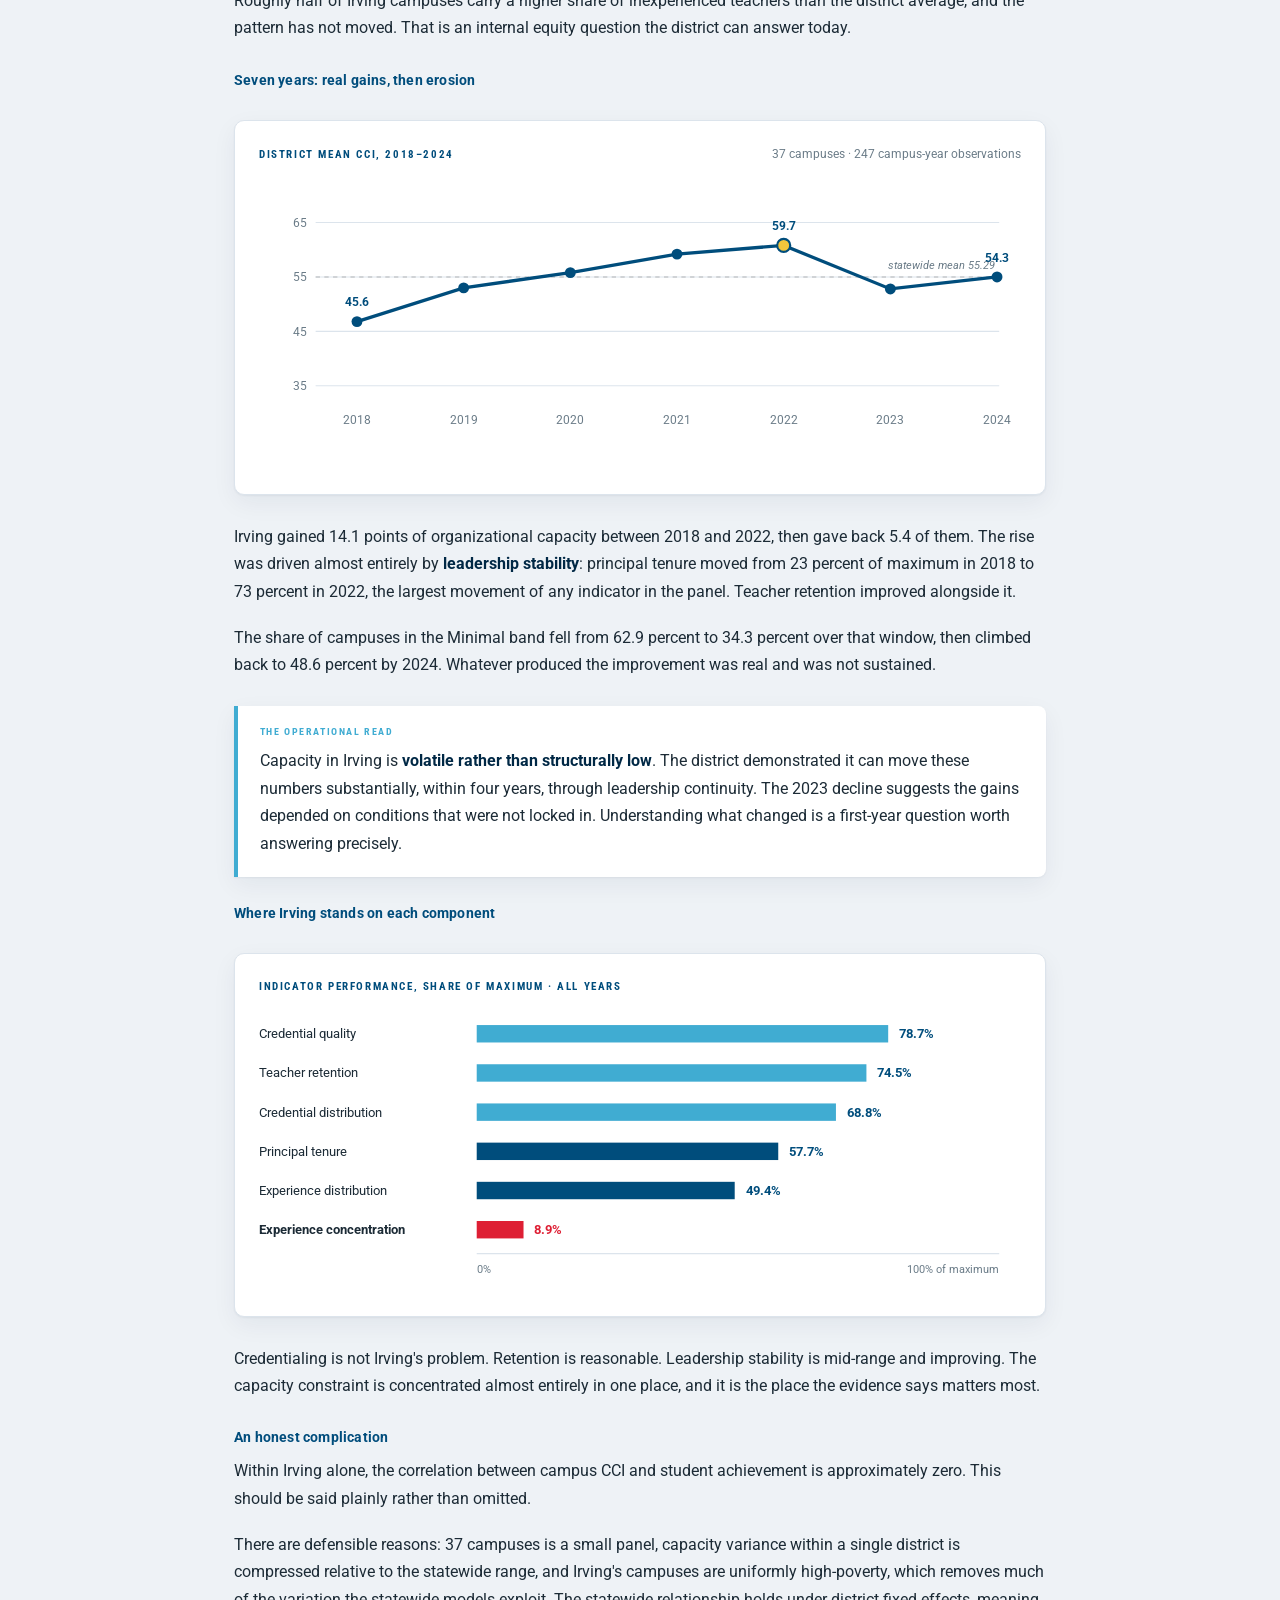
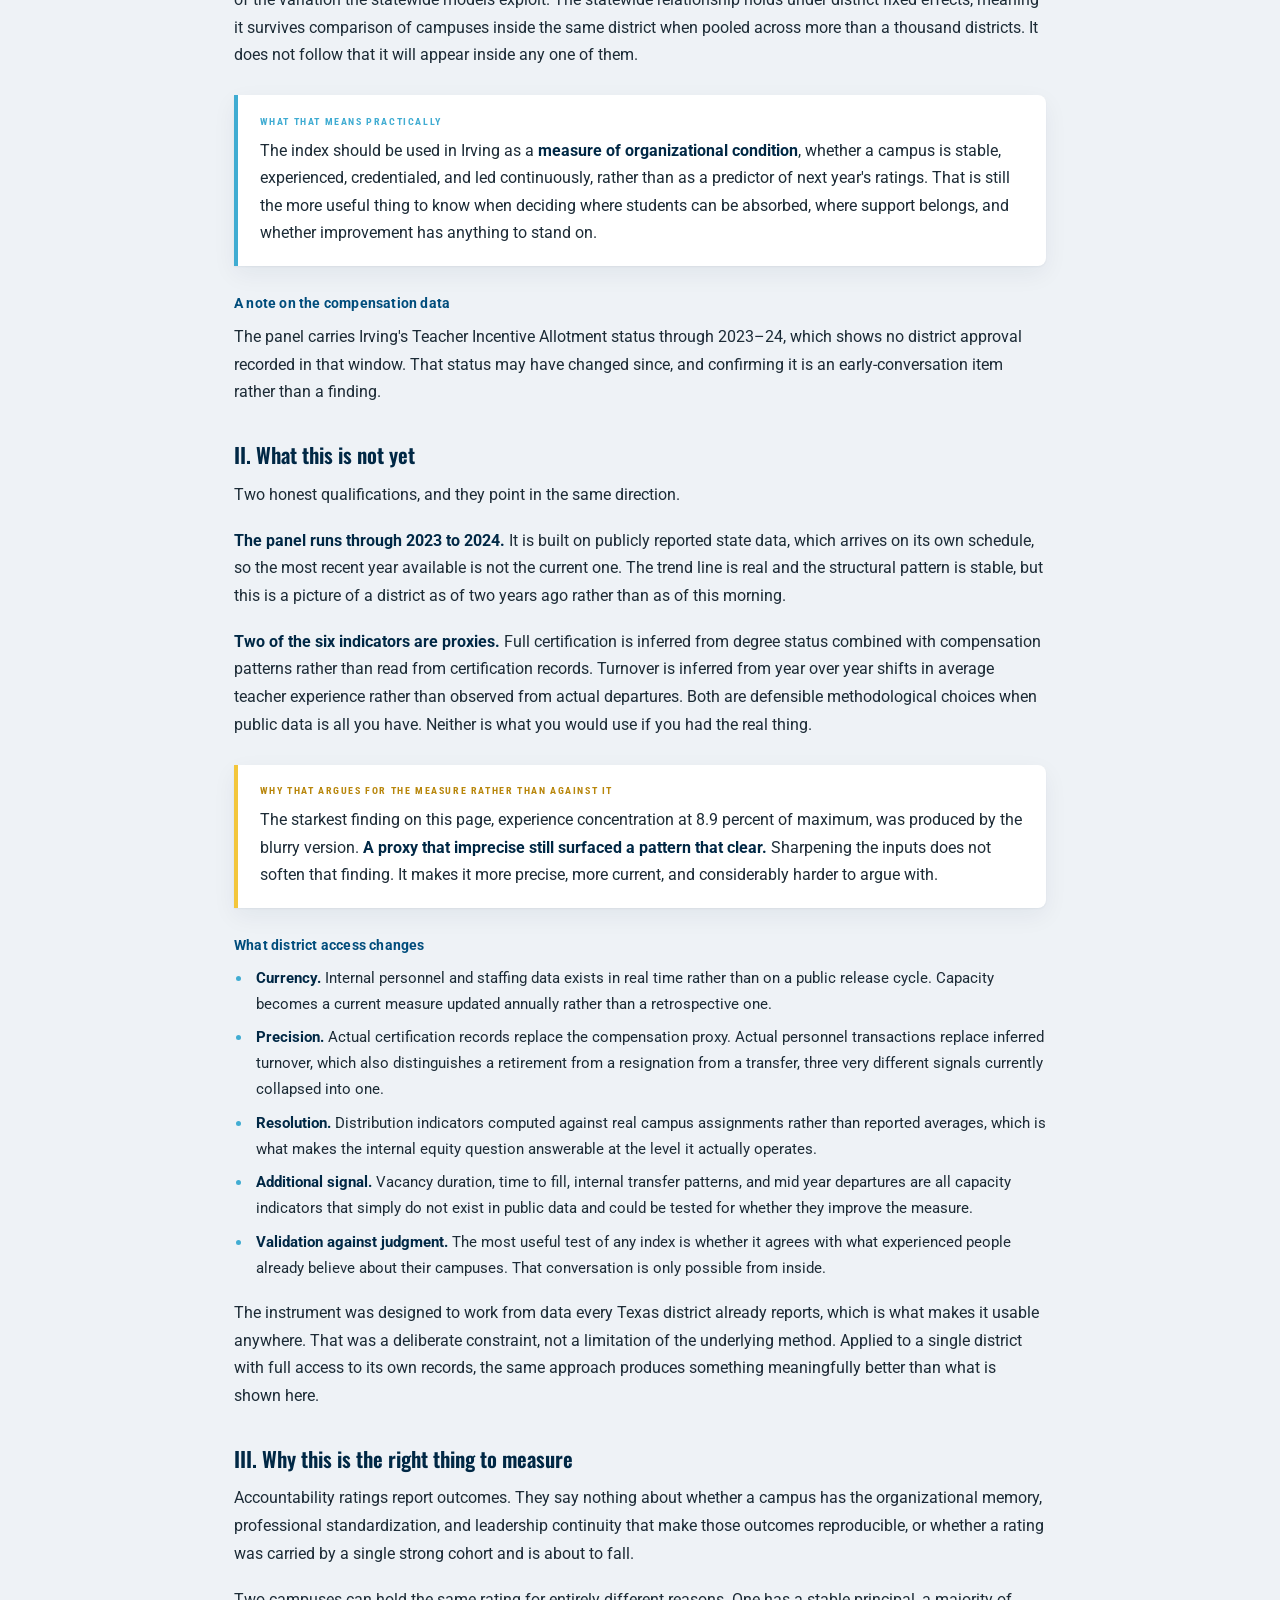
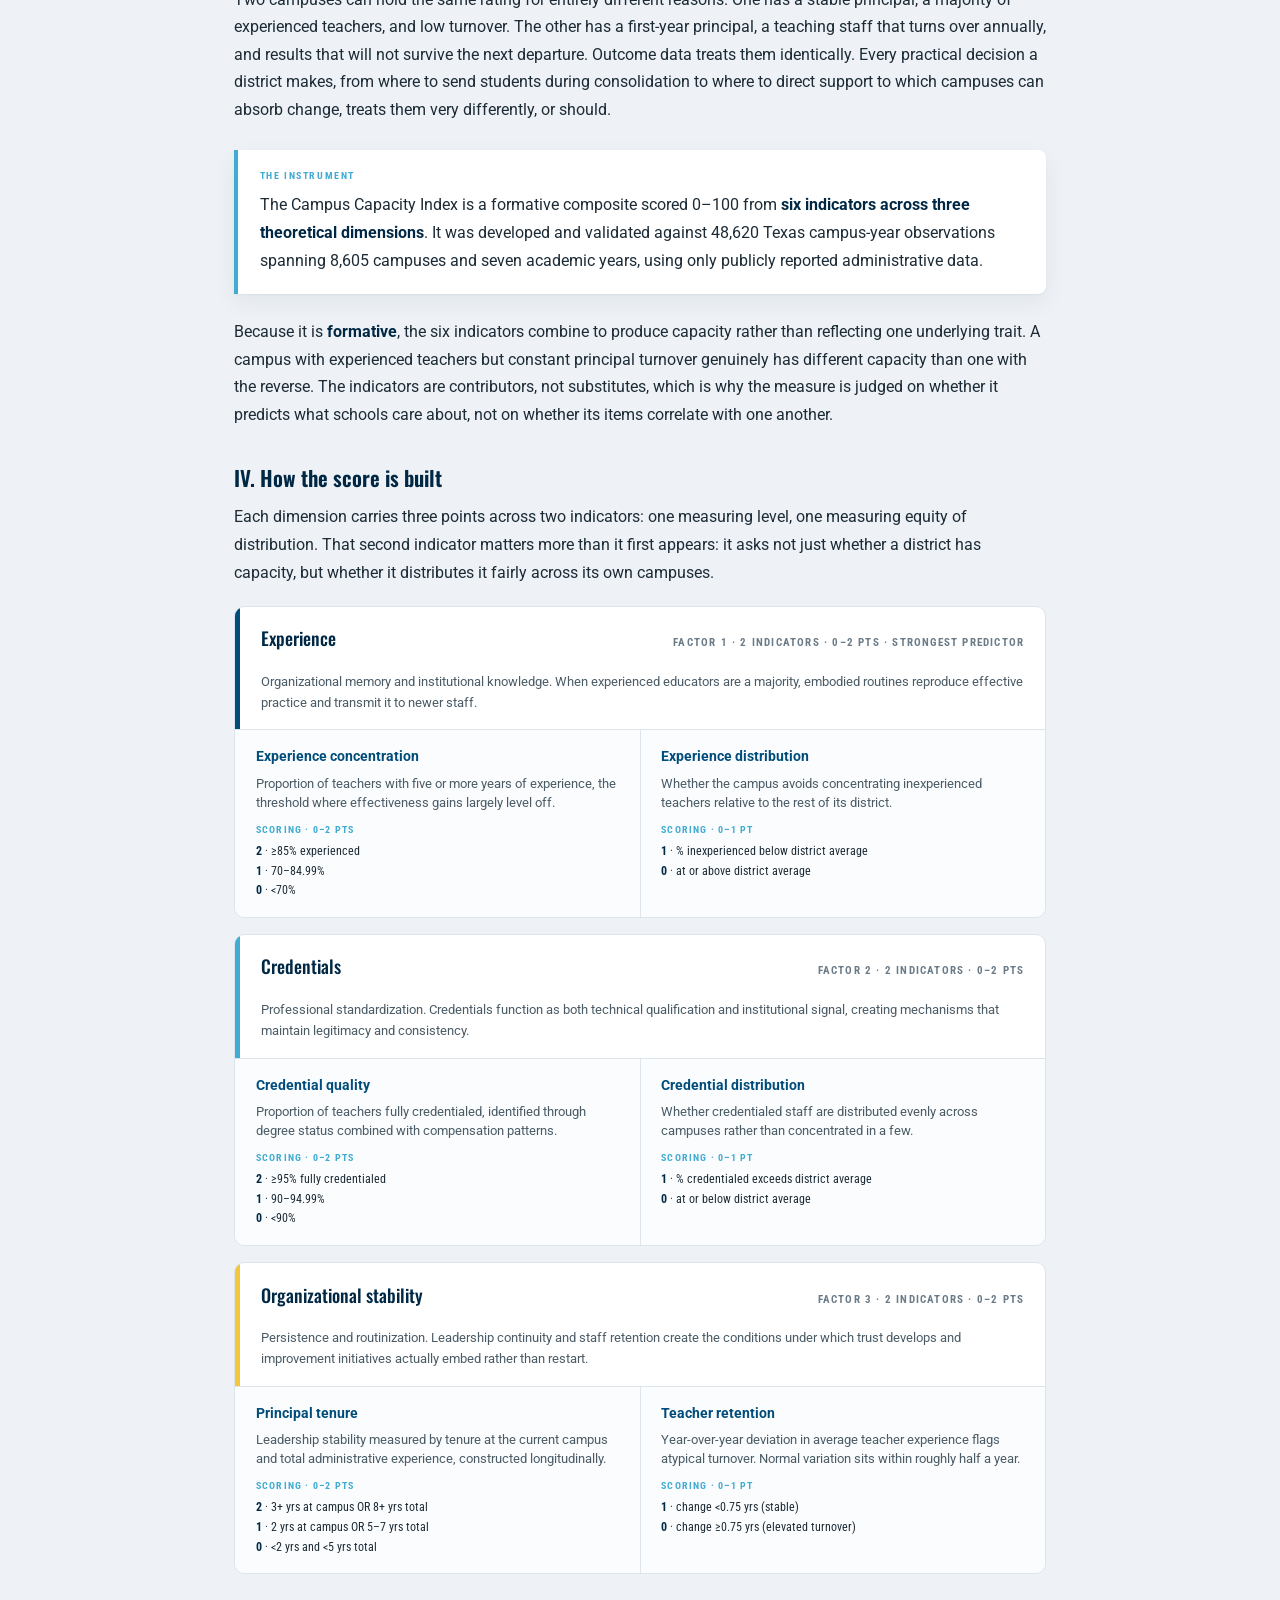
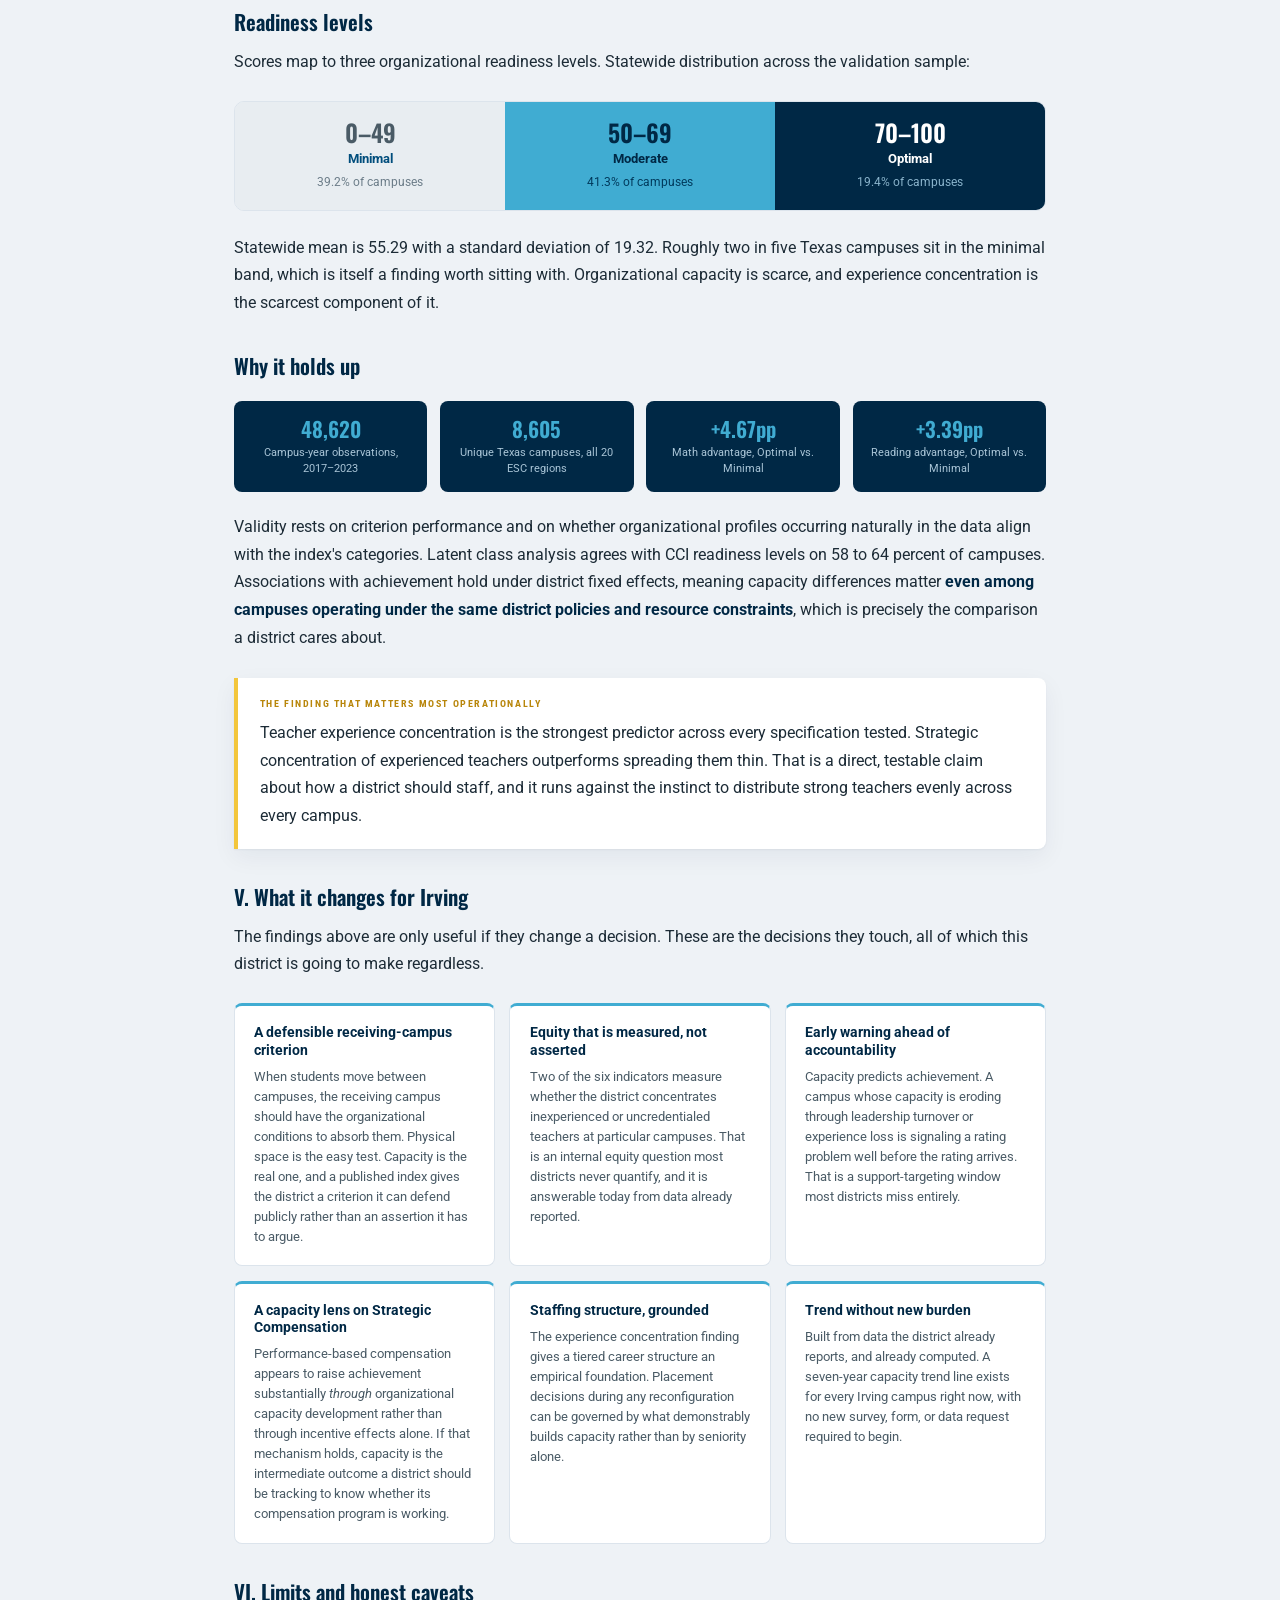
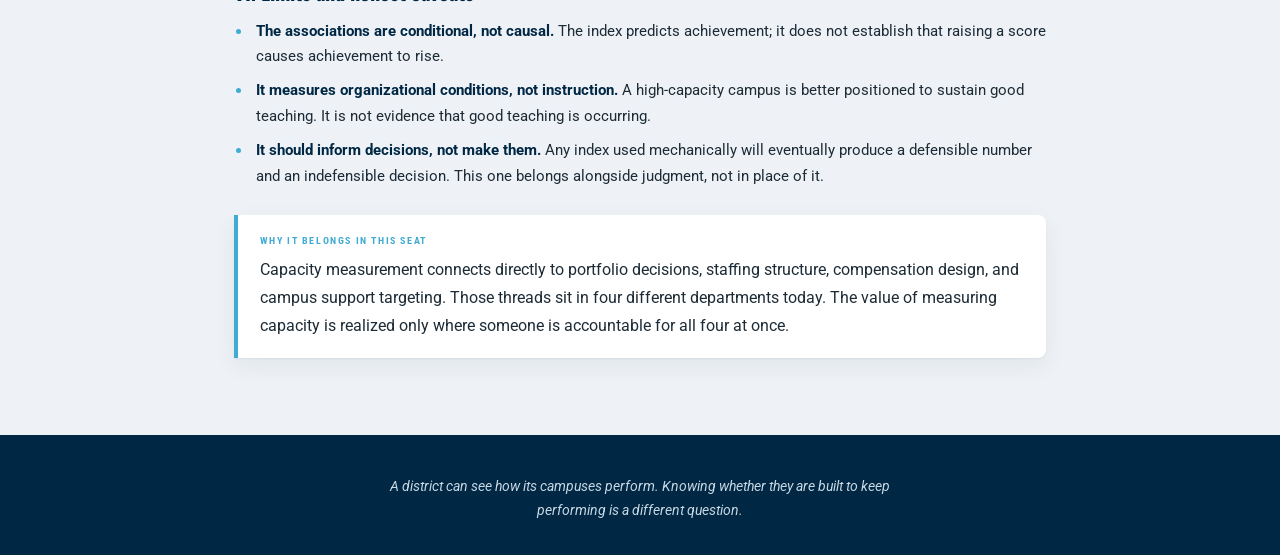
==== commit 40459f77: "Update capacity-measurement.html" ====
--- a/capacity-measurement.html
+++ b/capacity-measurement.html
@@ -283,7 +283,7 @@
     </div>
 
     <div class="dim f1">
-      <div class="dim-h"><h4>Experience</h4><span class="pts">Factor 1 · 2 indicators · 0–3 pts · strongest predictor</span></div>
+      <div class="dim-h"><h4>Experience</h4><span class="pts">Factor 1 · 2 indicators · 0–2 pts · strongest predictor</span></div>
       <div class="dim-note">Organizational memory and institutional knowledge. When experienced educators are a majority, embodied routines reproduce effective practice and transmit it to newer staff.</div>
       <div class="ind">
         <div class="ind-c">
@@ -300,7 +300,7 @@
     </div>
 
     <div class="dim f2">
-      <div class="dim-h"><h4>Credentials</h4><span class="pts">Factor 2 · 2 indicators · 0–3 pts</span></div>
+      <div class="dim-h"><h4>Credentials</h4><span class="pts">Factor 2 · 2 indicators · 0–2 pts</span></div>
       <div class="dim-note">Professional standardization. Credentials function as both technical qualification and institutional signal, creating mechanisms that maintain legitimacy and consistency.</div>
       <div class="ind">
         <div class="ind-c">
@@ -317,7 +317,7 @@
     </div>
 
     <div class="dim f3">
-      <div class="dim-h"><h4>Organizational stability</h4><span class="pts">Factor 3 · 2 indicators · 0–3 pts</span></div>
+      <div class="dim-h"><h4>Organizational stability</h4><span class="pts">Factor 3 · 2 indicators · 0–2 pts</span></div>
       <div class="dim-note">Persistence and routinization. Leadership continuity and staff retention create the conditions under which trust develops and improvement initiatives actually embed rather than restart.</div>
       <div class="ind">
         <div class="ind-c">
